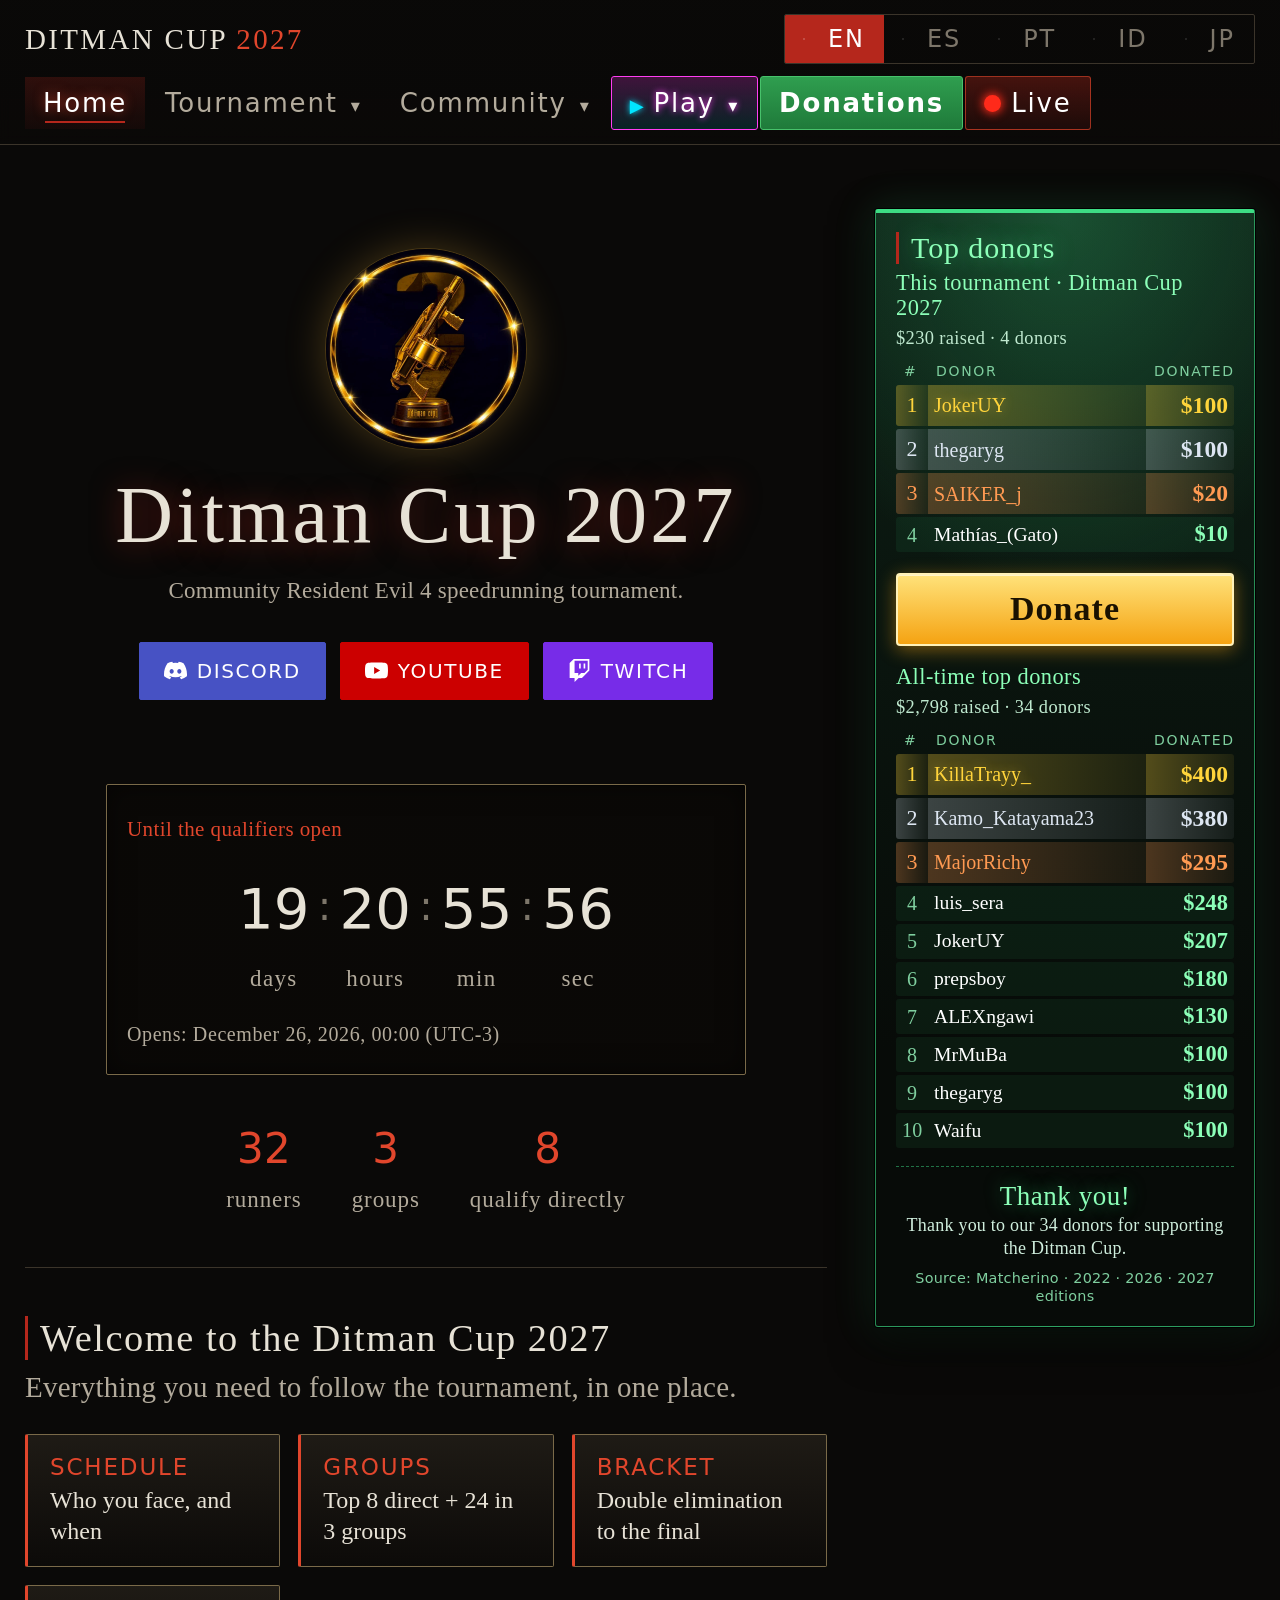
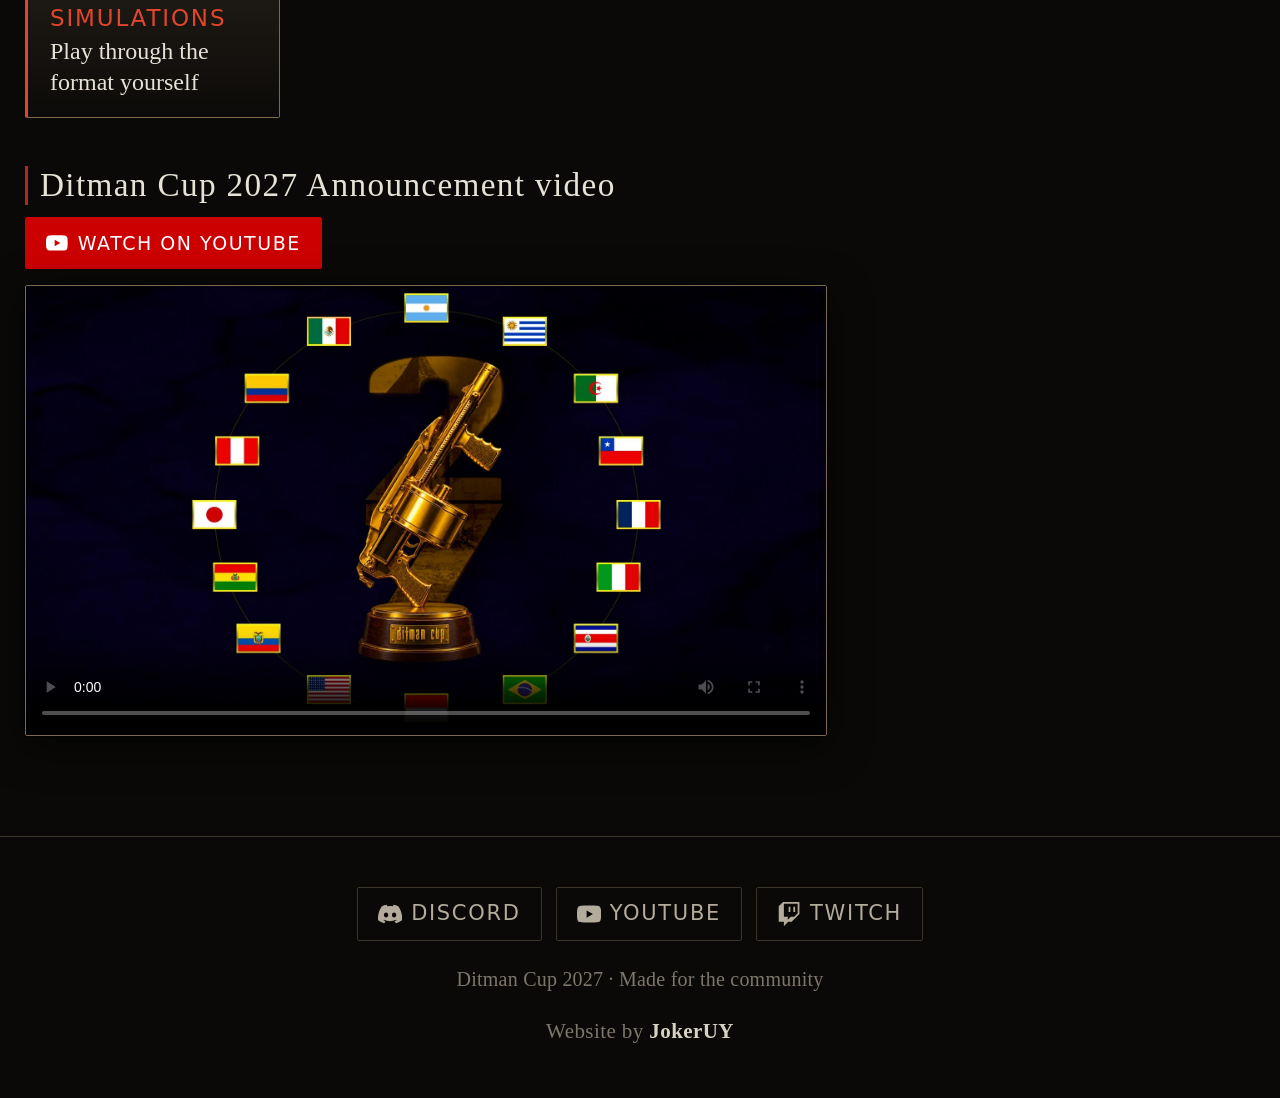
==== index.html @ fa40c8dc "Simulador: Yuushi, shimarisu, esfrenchie09 y Phaero no juegan (a reserva); entran los siguientes mej" ====
<!DOCTYPE html>
<html lang="en">
<head>
<meta charset="UTF-8">
<meta name="viewport" content="width=device-width, initial-scale=1.0">
<meta name="color-scheme" content="dark">
<title>Ditman Cup 2027</title>
<meta name="description" content="Ditman Cup 2027 — community Resident Evil 4 speedrunning tournament. / Torneo comunitario de speedrunning de RE4. / Turnamen speedrun RE4 buatan komunitas. / コミュニティ主催のRE4スピードラン大会。">
<meta property="og:type" content="website">
<meta property="og:site_name" content="Ditman Cup 2027">
<meta property="og:title" content="Ditman Cup 2027">
<meta property="og:description" content="Community Resident Evil 4 speedrunning tournament. / Torneo comunitario de speedrunning de Resident Evil 4. / Turnamen speedrun Resident Evil 4 buatan komunitas. / コミュニティ主催のResident Evil 4スピードラン大会。">
<meta property="og:url" content="https://ditmancup.github.io/DitmanCup-2027/">
<meta property="og:image" content="https://ditmancup.github.io/DitmanCup-2027/assets/og-image.jpg">
<meta property="og:image:width" content="1200">
<meta property="og:image:height" content="628">
<meta name="twitter:card" content="summary_large_image">
<meta name="twitter:image" content="https://ditmancup.github.io/DitmanCup-2027/assets/og-image.jpg">
<link rel="icon" href="assets/icons/favicon.ico?v=7" sizes="any">
<link rel="icon" type="image/png" sizes="32x32" href="assets/icons/icon-32.png?v=7">
<link rel="icon" type="image/png" sizes="192x192" href="assets/icons/icon-192.png?v=7">
<link rel="apple-touch-icon" href="assets/icons/icon-192.png?v=7">
<link rel="stylesheet" href="https://cdnjs.cloudflare.com/ajax/libs/flag-icons/7.2.3/css/flag-icons.min.css">
<link rel="stylesheet" href="css/style.css?v=20261105j">
</head>
<body data-tab="inicio">
<div class="wg-bg" aria-hidden="true">
  <video id="wg-bgvideo" class="wg-bgvideo" muted loop playsinline preload="none" poster="assets/wager-bg-poster.jpg" tabindex="-1"></video>
</div>

<svg width="0" height="0" class="svg-defs" aria-hidden="true" focusable="false">
  <symbol id="ic-youtube" viewBox="0 0 24 24"><path fill="currentColor" d="M23.498 6.186a3.016 3.016 0 0 0-2.122-2.136C19.505 3.545 12 3.545 12 3.545s-7.505 0-9.377.505A3.017 3.017 0 0 0 .502 6.186C0 8.07 0 12 0 12s0 3.93.502 5.814a3.016 3.016 0 0 0 2.122 2.136c1.871.505 9.376.505 9.376.505s7.505 0 9.377-.505a3.015 3.015 0 0 0 2.122-2.136C24 15.93 24 12 24 12s0-3.93-.502-5.814zM9.545 15.568V8.432L15.818 12l-6.273 3.568z"/></symbol>
  <symbol id="ic-twitch" viewBox="0 0 24 24"><path fill="currentColor" d="M11.571 4.714h1.715v5.143H11.57zm4.715 0H18v5.143h-1.714zM6 0L1.714 4.286v15.428h5.143V24l4.286-4.286h3.428L22.286 12V0zm14.571 11.143-3.428 3.428h-3.429l-3 3v-3H6.857V1.714h13.714z"/></symbol>
  <symbol id="ic-discord" viewBox="0 0 24 24"><path fill="currentColor" d="M20.317 4.37a19.79 19.79 0 0 0-4.885-1.515.074.074 0 0 0-.079.037c-.21.375-.444.865-.608 1.25a18.27 18.27 0 0 0-5.487 0 12.64 12.64 0 0 0-.617-1.25.077.077 0 0 0-.079-.037A19.74 19.74 0 0 0 3.677 4.37a.07.07 0 0 0-.032.027C.533 9.046-.32 13.58.099 18.058a.082.082 0 0 0 .031.056 19.9 19.9 0 0 0 5.993 3.03.078.078 0 0 0 .084-.028c.462-.63.874-1.295 1.226-1.994a.076.076 0 0 0-.041-.106 13.1 13.1 0 0 1-1.872-.892.077.077 0 0 1-.008-.128 10.2 10.2 0 0 0 .372-.292.074.074 0 0 1 .077-.01c3.928 1.793 8.18 1.793 12.061 0a.074.074 0 0 1 .079.01c.12.098.246.198.373.292a.077.077 0 0 1-.006.127 12.3 12.3 0 0 1-1.873.892.077.077 0 0 0-.041.107c.36.698.772 1.362 1.225 1.993a.076.076 0 0 0 .084.028 19.84 19.84 0 0 0 6.002-3.03.077.077 0 0 0 .032-.055c.5-5.177-.838-9.674-3.549-13.66a.061.061 0 0 0-.031-.03zM8.02 15.33c-1.183 0-2.157-1.086-2.157-2.419 0-1.333.956-2.419 2.157-2.419 1.21 0 2.176 1.095 2.157 2.42 0 1.332-.956 2.418-2.157 2.418zm7.975 0c-1.183 0-2.157-1.086-2.157-2.419 0-1.333.955-2.419 2.157-2.419 1.21 0 2.176 1.095 2.157 2.42 0 1.332-.946 2.418-2.157 2.418z"/></symbol>
  <symbol id="ic-kick" viewBox="0 0 24 24"><path fill="currentColor" d="M3 2h6v6h2V6h2V4h2V2h6v6h-2v2h-2v2h2v2h2v8h-6v-2h-2v-2h-2v-2H9v6H3z"/></symbol>
  <symbol id="ic-tiktok" viewBox="0 0 24 24"><path fill="currentColor" d="M12.525.02c1.31-.02 2.61-.01 3.91-.02.08 1.53.63 3.09 1.75 4.17 1.12 1.11 2.7 1.62 4.24 1.79v4.03c-1.44-.05-2.89-.35-4.2-.97-.57-.26-1.1-.59-1.62-.93-.01 2.92.01 5.84-.02 8.75-.08 1.4-.54 2.79-1.35 3.94-1.31 1.92-3.58 3.17-5.91 3.21-1.43.08-2.86-.31-4.08-1.03-2.02-1.19-3.44-3.37-3.65-5.71-.02-.5-.03-1-.01-1.49.18-1.9 1.12-3.72 2.58-4.96 1.66-1.44 3.98-2.13 6.15-1.72.02 1.48-.04 2.96-.04 4.44-.99-.32-2.15-.23-3.02.37-.63.41-1.11 1.04-1.36 1.75-.21.51-.15 1.07-.14 1.61.24 1.64 1.82 3.02 3.5 2.87 1.12-.01 2.19-.66 2.77-1.61.19-.33.4-.67.41-1.06.1-1.79.06-3.57.07-5.36.01-4.03-.01-8.05.02-12.07z"/></symbol>
  <symbol id="ic-vip" viewBox="0 0 24 24"><path fill="currentColor" d="M6.2 3h11.6L22 9.2 12 21.5 2 9.2z"/><path fill="#fff" fill-opacity=".28" d="M12 21.5 8.2 9.2h7.6zM2 9.2h6.2L6.2 3zM22 9.2h-6.2L17.8 3z"/></symbol>
  <symbol id="ic-rules"viewBox="0 0 24 24"><path fill="currentColor" d="M6 2h8l6 6v12a2 2 0 0 1-2 2H6a2 2 0 0 1-2-2V4a2 2 0 0 1 2-2zm7 1.5V9h5.5L13 3.5zM8 12h8v1.6H8zm0 3.6h8v1.6H8zm0-7.2h4V10H8z"/></symbol>
</svg>

<header class="topbar">
  <div class="topbar-inner">
    <a class="brand" href="#inicio" id="brand-home" data-i18n-attr="aria-label:nav.home">
      <span class="brand-name">DITMAN CUP <span class="brand-year">2027</span></span>
    </a>

    <div class="topbar-actions">
      <div class="lang-switch" role="group" aria-label="Language / Idioma / Bahasa / 言語">
        <button class="lang-btn" data-lang="en" type="button" title="English" aria-label="English"><span class="fi fi-us" aria-hidden="true"></span><span>EN</span></button>
        <button class="lang-btn" data-lang="es" type="button" title="Español" aria-label="Español"><span class="fi fi-es" aria-hidden="true"></span><span>ES</span></button>
        <button class="lang-btn" data-lang="pt" type="button" title="Português (Brasil)" aria-label="Português (Brasil)"><span class="fi fi-br" aria-hidden="true"></span><span>PT</span></button>
        <button class="lang-btn" data-lang="id" type="button" title="Bahasa Indonesia" aria-label="Bahasa Indonesia"><span class="fi fi-id" aria-hidden="true"></span><span>ID</span></button>
        <button class="lang-btn" data-lang="ja" type="button" title="日本語" aria-label="日本語"><span class="fi fi-jp" aria-hidden="true"></span><span>JP</span></button>
      </div>
      <button class="nav-toggle" id="nav-toggle" type="button" aria-expanded="false" aria-controls="tabs" data-i18n-attr="aria-label:nav.menu"><span aria-hidden="true">☰</span></button>
    </div>

    <nav class="tabs" id="tabs" aria-label="Sections">
      <button class="tab-btn active" data-tab="inicio" data-i18n="nav.inicio">Home</button>
      <div class="nav-group">
        <button class="tab-btn nav-drop-btn" type="button" aria-haspopup="true" aria-expanded="false"><span data-i18n="nav.torneo">Tournament</span> <span class="nav-caret" aria-hidden="true">&#9662;</span></button>
        <div class="nav-sub">
          <button class="tab-btn" data-tab="sorteo" data-i18n="nav.sorteo">Schedule</button>
          <button class="tab-btn" data-tab="grupos" data-i18n="nav.grupos">Groups</button>
          <button class="tab-btn" data-tab="brackets" data-i18n="nav.brackets">Bracket</button>
          <button class="tab-btn" data-tab="simulations" data-i18n="nav.simulations">Simulations</button>
        </div>
      </div>
      <div class="nav-group">
        <button class="tab-btn nav-drop-btn" type="button" aria-haspopup="true" aria-expanded="false"><span data-i18n="nav.comunidad">Community</span> <span class="nav-caret" aria-hidden="true">&#9662;</span></button>
        <div class="nav-sub">
          <button class="tab-btn" data-tab="champions" data-i18n="nav.champions">History</button>
          <button class="tab-btn" data-tab="clips" data-i18n="nav.clips">Clips</button>
          <button class="tab-btn" data-tab="organizadores" data-i18n="nav.organizadores">Organizers</button>
        </div>
      </div>
      <div class="nav-group">
        <button class="tab-btn nav-drop-btn tab-play" type="button" aria-haspopup="true" aria-expanded="false"><span data-i18n="nav.jugar">Play</span> <span class="nav-caret" aria-hidden="true">&#9662;</span></button>
        <div class="nav-sub">
          <button class="tab-btn" data-tab="predictions" data-i18n="nav.predictions">Predictions</button>
          <button class="tab-btn" data-tab="wager" data-i18n="nav.wager" hidden>Merchant's Wager</button>
        </div>
      </div>
      <button class="tab-btn tab-donate" data-tab="donaciones" data-i18n="nav.donaciones">Donations</button>
      <button class="tab-btn tab-live" data-tab="live"><span class="rec-dot" aria-hidden="true"></span><span data-i18n="nav.live">Live</span><span class="live-count" id="live-count" hidden></span></button>
      <div class="user-chip" id="user-chip" hidden>
        <button class="wg-hud" id="wg-hud" type="button" hidden data-i18n-attr="title:wg.title"><img src="assets/wager-chest.png" alt="" width="34" height="27"><span class="wg-hud-n" id="wg-hud-n">0</span><span class="wg-hud-c">PTAS</span></button>
        <div class="user-menu-wrap">
          <button class="user-avatar" id="user-avatar" type="button" aria-haspopup="true" aria-expanded="false" hidden></button>
          <div class="user-menu" id="user-menu" hidden>
            <span class="user-menu-name" id="user-menu-name"></span>
            <button class="user-menu-btn" id="user-logout" type="button" data-i18n="pred.logout">Log out</button>
          </div>
        </div>
        <button class="user-login" id="user-login" type="button" hidden><svg class="ic" aria-hidden="true"><use href="#ic-discord"/></svg> <span data-i18n="pred.login">Log in with Discord</span></button>
      </div>
    </nav>
  </div>
</header>

<main>

  <section id="inicio" class="tab-panel active home-layout" tabindex="-1">
    <div class="hero">
      <img class="hero-emblem" src="assets/logo-2027.webp" width="800" height="800" alt="Ditman Cup 2027 trophy emblem" data-i18n-attr="alt:hero.emblemAlt">
      <h1 class="hero-title">Ditman Cup 2027</h1>
      <p class="hero-subtitle" data-i18n="hero.subtitle">Community Resident Evil 4 speedrunning tournament.</p>

      <div class="hero-links">
        <a class="btn-discord" href="https://discord.gg/C2JJnvUMn4" target="_blank" rel="noopener">
          <svg class="ic" aria-hidden="true"><use href="#ic-discord"/></svg><span data-i18n="link.discord">Discord</span>
        </a>
        <a class="btn-youtube" href="https://www.youtube.com/@DitmanCup" target="_blank" rel="noopener">
          <svg class="ic" aria-hidden="true"><use href="#ic-youtube"/></svg><span data-i18n="link.youtube">YouTube</span>
        </a>
        <a class="btn-twitch" href="https://www.twitch.tv/ditmancup" target="_blank" rel="noopener">
          <svg class="ic" aria-hidden="true"><use href="#ic-twitch"/></svg><span data-i18n="link.twitch">Twitch</span>
        </a>
        <!-- Document: oculto hasta que el documento este listo
        <a class="btn-docs" href="https://docs.google.com/document/d/1s2rjWEr9zeVefTpfBppCmcSN2p_DO4c4edTGy2-Jixs/edit?usp=sharing" target="_blank" rel="noopener">
          <svg class="ic" aria-hidden="true"><use href="#ic-rules"/></svg><span data-i18n="link.rules">Document</span>
        </a>
        -->
      </div>
    </div>

    <div class="trailer-block">
      <div class="trailer-head">
        <h2 class="trailer-title" data-i18n="trailer.title">Ditman Cup 2027 Announcement video</h2>
        <a class="trailer-yt" href="https://youtu.be/F1QqG-NlIKI" target="_blank" rel="noopener">
          <svg class="ic" aria-hidden="true"><use href="#ic-youtube"/></svg><span data-i18n="trailer.yt">Watch on YouTube</span>
        </a>
      </div>
      <div class="trailer-frame">
        <video id="trailer" class="trailer-video" controls playsinline preload="metadata"
               poster="assets/trailer/poster.jpg?v=3" aria-label="Ditman Cup 2027 trailer">
          <source src="assets/trailer/trailer.mp4?v=10" type="video/mp4">
        </video>
      </div>
    </div>

    <aside class="donors-card" id="donors-card" aria-labelledby="donors-title">
      <h2 class="donors-title" id="donors-title" data-i18n="donors.title">Top donors</h2>
      <h3 class="donors-sub" id="donors-cur-title" data-i18n="donors.thisTitle">This tournament</h3>
      <p class="donors-total" id="donors-cur-total" hidden></p>
      <table class="donors-table" id="donors-cur-table" hidden>
        <thead><tr><th>#</th><th data-i18n="donors.colName">Donor</th><th data-i18n="donors.colAmount">Donated</th></tr></thead>
        <tbody id="donors-cur-body"></tbody>
      </table>
      <p class="donors-msg" id="donors-cur-msg" hidden></p>
      <a href="https://mno.gg/s/5e058baec7?c=1" target="_blank" rel="noopener" class="donate-btn donors-donate" data-i18n="don.btn">Donate</a>
      <h3 class="donors-sub" data-i18n="donors.allTimeTitle">All-time top donors</h3>
      <p class="donors-total" id="donors-total" hidden></p>
      <table class="donors-table" id="donors-table" hidden>
        <thead><tr><th>#</th><th data-i18n="donors.colName">Donor</th><th data-i18n="donors.colAmount">Donated</th></tr></thead>
        <tbody id="donors-body"></tbody>
      </table>
      <p class="donors-msg" id="donors-msg" data-i18n="donors.loading">Loading donors…</p>
      <p class="donors-thanks"><strong data-i18n="donors.thanks">Thank you!</strong><span id="donors-thanks-sub" data-i18n="donors.thanksGeneric">Thank you to every donor who has supported the Ditman Cup.</span></p>
      <p class="donors-src" id="donors-src" hidden></p>
    </aside>

    <div class="intro-text">
      <h2 class="intro-title" data-i18n="intro.title">Welcome to the Ditman Cup 2027</h2>
      <p class="intro-lead" data-i18n="intro.lead">Everything you need to follow the tournament, in one place.</p>
      <ul class="intro-links">
        <li><button type="button" class="intro-card" data-go="sorteo"><strong data-i18n="intro.t1">Schedule</strong><span data-i18n="intro.d1">Who you face, and when</span></button></li>
        <li><button type="button" class="intro-card" data-go="grupos"><strong data-i18n="nav.grupos">Groups</strong><span data-i18n="intro.d2">Top 8 direct + 24 in 3 groups</span></button></li>
        <li><button type="button" class="intro-card" data-go="brackets"><strong data-i18n="nav.brackets">Bracket</strong><span data-i18n="intro.d3">Double elimination to the final</span></button></li>
        <li><button type="button" class="intro-card" data-go="simulations"><strong data-i18n="nav.simulations">Simulations</strong><span data-i18n="intro.d4">Play through the format yourself</span></button></li>
      </ul>
    </div>

      <div class="countdown" id="countdown" aria-live="polite">
        <p class="countdown-label" data-i18n="countdown.label">Until the qualifiers open</p>
        <div class="countdown-clock" id="countdown-clock">
          <div class="cd-unit"><span class="cd-num" id="cd-days">--</span><span class="cd-lbl" data-i18n="countdown.days">days</span></div>
          <div class="cd-sep">:</div>
          <div class="cd-unit"><span class="cd-num" id="cd-hours">--</span><span class="cd-lbl" data-i18n="countdown.hours">hours</span></div>
          <div class="cd-sep">:</div>
          <div class="cd-unit"><span class="cd-num" id="cd-mins">--</span><span class="cd-lbl" data-i18n="countdown.mins">min</span></div>
          <div class="cd-sep">:</div>
          <div class="cd-unit"><span class="cd-num" id="cd-secs">--</span><span class="cd-lbl" data-i18n="countdown.secs">sec</span></div>
        </div>
        <p class="countdown-date" id="countdown-date"></p>
      </div>

      <div class="hero-facts">
        <div class="fact"><span class="fact-number" id="fact-runners">32</span><span class="fact-label" data-i18n="facts.runners">runners</span></div>
        <div class="fact"><span class="fact-number" id="fact-groups">3</span><span class="fact-label" data-i18n="facts.groups">groups</span></div>
        <div class="fact"><span class="fact-number" id="fact-qualify">8</span><span class="fact-label" data-i18n="facts.qualify">qualify directly</span></div>
      </div>
  </section>

  <section id="sorteo" class="tab-panel" tabindex="-1">
    <h2 data-i18n="sorteo.title">Schedule</h2>

    <div class="sim-intro">
      <div class="sim-rule"><span class="sim-rule-label" data-i18n="sorteo.r1.l">What is drawn</span><span class="sim-rule-text" data-i18n="sorteo.r1.t">Not the groups: the matchups. Your group comes from the qualifier ranking and the draw decides who you face inside it.</span></div>
      <div class="sim-rule"><span class="sim-rule-label" data-i18n="sorteo.r2.l">When</span><span class="sim-rule-text" data-i18n="sorteo.r2.t">A new live draw before each round, once the previous results have moved runners between groups.</span></div>
      <div class="sim-rule"><span class="sim-rule-label" data-i18n="sorteo.r3.l">Where</span><span class="sim-rule-text" data-i18n="sorteo.r3.t">Live on twitch.tv/ditmancup. Matchups appear below with day and time.</span></div>
      <div class="sim-rule"><span class="sim-rule-label" data-i18n="sorteo.r4.l">Top 8</span><span class="sim-rule-text" data-i18n="sorteo.r4.t">Straight to the Round of 16: they skip the groups, so they are not drawn.</span></div>
    </div>


    <h3 class="sched-title" data-i18n="sched.title">Schedule</h3>
    <div id="schedule-container" class="schedule"></div>
  </section>

  <section id="grupos" class="tab-panel" tabindex="-1">
    <h2 data-i18n="grupos.title">Group stage</h2>
    <div id="groups-grid" class="groups-wrap">
      <p class="loading-msg" data-i18n="grupos.loading">Loading groups…</p>
    </div>
  </section>

  <section id="brackets" class="tab-panel" tabindex="-1">
    <h2 data-i18n="brackets.title">Bracket</h2>
    <div id="bracket-container" class="bracket-placeholder">
      <p data-i18n="brackets.placeholder">The knockout bracket goes live once the group stage is finalized.</p>
    </div>
  </section>

  <section id="simulations" class="tab-panel sim-panel" tabindex="-1">
    <h2 data-i18n="sim.title">Simulator — Nations League–style format</h2>
    <div class="sim-intro">
      <div class="sim-rule"><span class="sim-rule-label" data-i18n="sim.r1.l">Direct</span><span class="sim-rule-text" data-i18n="sim.r1.t">The Top 8 from qualifiers skip the groups and go straight to the Round of 16.</span></div>
      <div class="sim-rule"><span class="sim-rule-label" data-i18n="sim.r2.l">Groups</span><span class="sim-rule-text" data-i18n="sim.r2.t">The other 24 play 3 groups of 8 over 4 rounds. One BO1 per round, inside your group.</span></div>
      <div class="sim-rule"><span class="sim-rule-label" data-i18n="sim.r3.l">Movement</span><span class="sim-rule-text" data-i18n="sim.r3.t">Win and you move up a group. Lose and you move down.</span></div>
      <div class="sim-rule"><span class="sim-rule-label" data-i18n="sim.r4.l">Points</span><span class="sim-rule-text" data-i18n="sim.r4.t">Win: 2 pts in Group 1, 1 pt in Groups 2 and 3. Lose by under 30s: bonus of +1 (Group 1) or +0.5 (Groups 2 and 3).</span></div>
      <div class="sim-rule"><span class="sim-rule-label" data-i18n="sim.r5.l">Qualify</span><span class="sim-rule-text" data-i18n="sim.r5.t">After round 4 the 8 best by points join the Round of 16. Tiebreak: average of your 2 best races.</span></div>
      <div class="sim-rule"><span class="sim-rule-label" data-i18n="sim.r6.l">Matchups</span><span class="sim-rule-text" data-i18n="sim.r6.t">The 4 runners who drop together cannot face each other in the next round, and the same goes for those who climb into Group 2 or 3. In Group 1 the rule is lifted for climbers, so the winners who stay can meet each other. You never get the same opponent twice.</span></div>
      <p class="sim-proposal" data-i18n="sim.proposal">Format proposal — not final yet.</p>
    </div>

    <div class="sim-bracket-panel sim-direct-panel" id="sim-direct-panel">
      <h3 data-i18n="sim.directTitle">Top 8 — direct qualifiers to the Round of 16</h3>
      <p class="section-note" data-i18n="sim.directNote">The 8 fastest qualifier times skip the group stage entirely: they're seeded straight into the Round of 16.</p>
      <div id="sim-direct-list"></div>
    </div>

    <details class="sim-swap" id="sim-swap">
      <summary data-i18n="sim.swapTitle">Try yourself: swap a runner for a reserve</summary>
      <p class="section-note" data-i18n="sim.swapNote">If you are not among the 32 in the simulator, pick who to replace and jump in.</p>
      <div class="sim-swap-row">
        <label><span data-i18n="sim.swapOut">Replace</span> <select id="sim-swap-out"></select></label>
        <label><span data-i18n="sim.swapIn">with</span> <select id="sim-swap-in"></select></label>
        <span class="sim-swap-custom" id="sim-swap-custom" hidden>
          <input type="text" id="sim-swap-name" maxlength="24" placeholder="Name" data-i18n-attr="placeholder:sim.swapName" autocomplete="off">
          <input type="text" id="sim-swap-pb" maxlength="10" placeholder="1:25:30.45" data-i18n-attr="placeholder:sim.swapPb" autocomplete="off">
        </span>
        <button type="button" class="btn-sim btn-sim-primary" id="sim-swap-apply" data-i18n="sim.swapApply">Swap</button>
        <button type="button" class="btn-sim btn-sim-ghost" id="sim-swap-restore" data-i18n="sim.swapRestore">Restore original roster</button>
      </div>
      <p class="section-note" id="sim-swap-msg" hidden></p>
    </details>

    <div class="sim-controls">
      <span class="sim-badge"><span data-i18n="sim.dateBadge">Round</span> <span id="sim-fecha-counter">0</span> / 4</span>
      <button type="button" class="btn-sim btn-sim-primary" id="sim-btn-next" data-i18n="sim.btnNext">Simulate next round</button>
      <button type="button" class="btn-sim" id="sim-btn-next5" data-i18n="sim.btnNext5">Simulate to the end</button>
      <button type="button" class="btn-sim btn-sim-ghost" id="sim-btn-reset" data-i18n="sim.btnReset">Reset</button>
    </div>

    <div class="sim-legend" id="sim-legend" hidden>
      <span><span class="sim-dot sim-dot-q"></span> <span data-i18n="sim.legendQualified">Qualified (Group 1 + Group 2)</span></span>
      <span><span class="sim-dot sim-dot-e"></span> <span data-i18n="sim.legendEliminated">Eliminated (Group 3 + Group 4)</span></span>
    </div>

    <div class="sim-bracket-panel sim-ranking-panel" id="sim-ranking-panel">
      <h3 data-i18n="sim.rankingTitle">Overall ranking — sorted by points only</h3>
      <p class="section-note" data-i18n="sim.rankingNote">All 32 runners in a single table, sorted highest to lowest points (no group tiebreaks, no separate tables). The top 16 are the qualifiers.</p>
      <div id="sim-ranking-table"></div>
    </div>
    <div class="groups-grid sim-groups" id="sim-groups"></div>

    <div class="sim-log-panel">
      <h3 id="sim-log-title" data-i18n="sim.logTitleEmpty">No round played yet</h3>
      <div class="sim-log-cols" id="sim-log-races"></div>
    </div>

    <div class="sim-bracket-panel" id="sim-bracket-panel">
      <h3 data-i18n="sim.bracketTitle">Round of 16</h3>
      <p class="section-note" id="sim-bracket-locked" data-i18n="sim.bracketLocked">Finish all 4 rounds to unlock the Round of 16 draw.</p>
      <p class="section-note" id="sim-bracket-explainer" data-i18n="sim.bracketExplainer" hidden>The 8 from Group 1 keep the classic seeding. Draw them against the 8 from Group 2 to complete the bracket.</p>
      <div class="sim-controls" id="sim-bracket-controls" hidden>
        <button type="button" class="btn-sim btn-sim-primary" id="sim-btn-draw-next" data-i18n="sim.btnDrawNext">Draw next</button>
        <button type="button" class="btn-sim" id="sim-btn-draw-all" data-i18n="sim.btnDrawAll">Draw all</button>
        <button type="button" class="btn-sim btn-sim-ghost" id="sim-btn-draw-reset" data-i18n="sim.btnDrawReset">Reset draw</button>
      </div>
      <div class="sim-bracket-sides" id="sim-bracket-sides"></div>
      <div class="sim-wb" id="sim-wb" hidden></div>
    </div>


    <p class="section-note sim-footnote" data-i18n="sim.footer">Simulation with placeholder data — meant to explain the format, not to predict real results.</p>
  </section>

  <section id="predictions" class="tab-panel" tabindex="-1">
    <h2 data-i18n="pred.title">Predictions</h2>
    <p class="section-note" data-i18n="pred.intro">The Ditman Cup prediction game: pick the winner of every match and, if you dare, the time gap.</p>
    <div id="pred-root" class="pred-root"></div>
  </section>

  <section id="wager" class="tab-panel" tabindex="-1">
    <div class="wg-head">
      <h2 class="wg-title"><img class="wg-logo" src="assets/wager-merchant.png" alt="" width="73" height="120"> <span data-i18n="wg.title">Merchant's Wager</span></h2>
      <div class="wg-sound" id="wg-sound" data-level="on">
        <button class="wg-sound-btn" id="wg-sound-btn" type="button" data-i18n-attr="title:wg.sound;aria-label:wg.sound">
          <svg class="wg-sound-on" viewBox="0 0 24 24" aria-hidden="true"><path fill="currentColor" d="M3 9v6h4l5 4V5L7 9H3zm13.5 3a4.5 4.5 0 0 0-2.5-4v8a4.5 4.5 0 0 0 2.5-4zM14 3.2v2.1a7 7 0 0 1 0 13.4v2.1a9 9 0 0 0 0-17.6z"/></svg>
          <svg class="wg-sound-off" viewBox="0 0 24 24" aria-hidden="true"><path fill="currentColor" d="M3 9v6h4l5 4V5L7 9H3zm13.6 3 2.7-2.7-1.4-1.4-2.7 2.7-2.7-2.7-1.4 1.4 2.7 2.7-2.7 2.7 1.4 1.4 2.7-2.7 2.7 2.7 1.4-1.4z"/></svg>
        </button>
        <input class="wg-vol" id="wg-vol" type="range" min="0" max="100" step="1" value="25" data-i18n-attr="aria-label:wg.sound">
      </div>
    </div>
    <p class="section-note" data-i18n="wg.intro">Bet your Pesetas (PTAS) on the matches, claim the daily bonus and spend them at the Merchant's shop.</p>
    <div id="wg-root" class="pred-root"></div>
  </section>

  <section id="champions" class="tab-panel" tabindex="-1">
    <h2 data-i18n="champions.title">Champions</h2>
    <div id="champions-content"></div>
  </section>

  <section id="clips" class="tab-panel" tabindex="-1">
    <h2 data-i18n="clips.title">Best clips</h2>
    <p class="section-note" data-i18n="clips.intro">Highlights from past editions and other tournaments.</p>
    <div id="clips-grid" class="clips-grid"></div>
  </section>

  <section id="live" class="tab-panel" tabindex="-1">
    <h2 data-i18n="live.title">RE4 runners live</h2>
    <p class="section-note" data-i18n="live.intro">Community channels running Resident Evil 4 right now.</p>
    <div id="live-grid" class="live-grid"></div>
    <div id="live-tt-box" class="live-ttbox"></div>
  </section>

  <section id="donaciones" class="tab-panel" tabindex="-1">
    <h2 data-i18n="don.title">Donations</h2>
    <div class="donations-wrap">
      <div class="donations-box">
        <h3 class="don-sub" data-i18n="don.pool.title">Prize pool &amp; tournament costs</h3>
        <p data-i18n="don.body">The Ditman Cup runs on community support. If you want to chip in for the prize pool and tournament costs, you can do it here:</p>
        <a href="https://mno.gg/s/5e058baec7?c=1" target="_blank" rel="noopener" class="donate-btn" id="donate-link" data-i18n="don.btn">Donate</a>
      </div>
      <div class="donations-box donations-personal">
        <h3 class="don-sub" data-i18n="don.me.title">Support me</h3>
        <p data-i18n="don.me.body">This one is completely optional, but if you like the website and want to support me directly, it is truly appreciated. Thank you for being part of this community!</p>
        <a href="https://www.paypal.com/paypalme/jokeruy" target="_blank" rel="noopener" class="donate-btn donate-btn-alt" data-i18n="don.me.btn">Donate to JokerUY</a>
      </div>
    </div>
  </section>

  <section id="organizadores" class="tab-panel" tabindex="-1">
    <h2 data-i18n="org.title">Organizers &amp; staff</h2>

    <h3 class="org-tier" data-i18n="org.tier.organizers">Organizers</h3>
    <div class="team-grid">
      <div class="team-card">
        <img class="team-avatar" src="assets/org/jokeruy.png" alt="JokerUY">
        <div class="team-name">JokerUY</div>
        <div class="team-role" data-i18n="org.role.admin">Admin</div>
      </div>
      <div class="team-card">
        <img class="team-avatar" src="assets/org/sawken.png" alt="Sawken">
        <div class="team-name">Sawken</div>
        <div class="team-role" data-i18n="org.role.admin">Admin</div>
      </div>
      <div class="team-card">
        <img class="team-avatar" src="assets/org/luis_sera.png" alt="luis_sera">
        <div class="team-name">luis_sera</div>
        <div class="team-role" data-i18n="org.role.admin">Admin</div>
      </div>
    </div>

    <h3 class="org-tier" data-i18n="org.tier.mods">SRC Moderators</h3>
    <div class="team-grid">
      <div class="team-card">
        <img class="team-avatar" src="assets/org/maximiliondoug.png" alt="MaximilionDoug">
        <div class="team-name">MaximilionDoug</div>
        <div class="team-role" data-i18n="org.role.mod">Moderator</div>
      </div>
      <div class="team-card">
        <img class="team-avatar" src="assets/org/majorrichy.png" alt="MajorRichy">
        <div class="team-name">MajorRichy</div>
        <div class="team-role" data-i18n="org.role.mod">Moderator</div>
      </div>
      <div class="team-card">
        <img class="team-avatar" src="assets/org/raziecr.png" alt="raziecr">
        <div class="team-name">raziecr</div>
        <div class="team-role" data-i18n="org.role.mod">Moderator</div>
      </div>
      <div class="team-card">
        <img class="team-avatar" src="assets/org/mateoush27.png" alt="mateoush27">
        <div class="team-name">mateoush27</div>
        <div class="team-role" data-i18n="org.role.mod">Moderator</div>
      </div>
    </div>

    <h3 class="org-tier" data-i18n="org.tier.helpers">Helpers &amp; casters</h3>
    <div class="team-grid">
      <div class="team-card">
        <img class="team-avatar" src="assets/org/missing.png" alt="missing">
        <div class="team-name">missing</div>
        <div class="team-role" data-i18n="org.role.helperCaster">Helper / Caster</div>
      </div>
      <div class="team-card">
        <img class="team-avatar" src="assets/org/pochiel.png" alt="pochiel">
        <div class="team-name">pochiel</div>
        <div class="team-role" data-i18n="org.role.helperCaster">Helper / Caster</div>
      </div>
      <div class="team-card">
        <img class="team-avatar" src="assets/org/4rcadan.png" alt="4rcadan">
        <div class="team-name">4rcadan</div>
        <div class="team-role" data-i18n="org.role.helperCaster">Helper / Caster</div>
      </div>
      <div class="team-card">
        <img class="team-avatar" src="assets/org/omarqi.png" alt="Omarqi">
        <div class="team-name">Omarqi</div>
        <div class="team-role" data-i18n="org.role.helperCaster">Helper / Caster</div>
      </div>
    </div>

    <h3 class="org-tier" data-i18n="org.tier.design">Art &amp; design</h3>
    <div class="team-grid">
      <div class="team-card">
        <img class="team-avatar" src="assets/org/mateoush27.png" alt="mateoush27">
        <div class="team-name">mateoush27</div>
        <div class="team-role" data-i18n="org.role.artDesign">Art &amp; design</div>
      </div>
      <div class="team-card">
        <img class="team-avatar" src="assets/org/mollywollyyy.png" alt="mollywollyyy">
        <div class="team-name">mollywollyyy</div>
        <div class="team-role" data-i18n="org.role.artDesign">Art &amp; design</div>
      </div>
      <div class="team-card">
        <img class="team-avatar" src="assets/org/jokeruy.png" alt="JokerUY">
        <div class="team-name">JokerUY</div>
        <div class="team-role" data-i18n="org.role.artDesignWeb">Art &amp; design, Website Designer</div>
      </div>
    </div>
  </section>

</main>

<footer>
  <div class="social-links">
    <a href="https://discord.gg/C2JJnvUMn4" target="_blank" rel="noopener" aria-label="Discord">
      <svg class="ic" aria-hidden="true"><use href="#ic-discord"/></svg><span data-i18n="link.discord">Discord</span>
    </a>
    <a href="https://www.youtube.com/@DitmanCup" target="_blank" rel="noopener" aria-label="YouTube">
      <svg class="ic" aria-hidden="true"><use href="#ic-youtube"/></svg><span data-i18n="link.youtube">YouTube</span>
    </a>
    <a href="https://www.twitch.tv/ditmancup" target="_blank" rel="noopener" aria-label="Twitch">
      <svg class="ic" aria-hidden="true"><use href="#ic-twitch"/></svg><span data-i18n="link.twitch">Twitch</span>
    </a>
    <!-- Document: oculto hasta que el documento este listo
    <a href="https://docs.google.com/document/d/1s2rjWEr9zeVefTpfBppCmcSN2p_DO4c4edTGy2-Jixs/edit?usp=sharing" target="_blank" rel="noopener">
      <svg class="ic" aria-hidden="true"><use href="#ic-rules"/></svg><span data-i18n="link.rules">Document</span>
    </a>
    -->
  </div>
  <p class="footer-note" data-i18n="footer.text">Ditman Cup 2027 · Made by the community</p>
  <p class="visit-counter" id="visit-counter" hidden><span data-i18n="visits.label">Page visits</span>: <strong id="visit-count">0</strong></p>
  <p class="footer-credit"><span data-i18n="footer.credit">Website by</span> <strong>JokerUY</strong></p>
</footer>

<div id="sheet-modal" class="sheet-modal" hidden role="dialog" aria-modal="true" aria-labelledby="sheet-modal-title">
  <div class="sheet-modal-backdrop"></div>
  <div class="sheet-modal-box">
    <div class="sheet-modal-head">
      <h3 id="sheet-modal-title">Sheet</h3>
      <button type="button" class="sheet-modal-close" aria-label="Close">&times;</button>
    </div>
    <p class="sheet-modal-hint" data-i18n="champions.modalHint">Original data from the tournament spreadsheet.</p>
    <div class="sheet-modal-frame-wrap">
      <iframe id="sheet-modal-frame" src="about:blank" title="Sheet data" loading="lazy"></iframe>
    </div>
  </div>
</div>

<script src="js/script.js?v=20261105j"></script>
</body>
</html>
---- css/style.css ----
/* ===================================================================
   Ditman Cup 2027 — estilos
   Paleta inspirada en Resident Evil 4 (2005): negro, grises, rojo,
   blanco hueso. Fuentes locales en assets/fonts/.
   =================================================================== */

@font-face {
  font-family: 'Biohazard Game Font';
  src: url('../assets/fonts/REBiohazard.otf') format('opentype');
  /* solo los glifos que de verdad tiene dibujados: el resto (ñ, tildes, ¿ ¡) cae a Virgula Vulgaris */
  unicode-range: U+0022-0026,U+0029,U+002E-0039,U+003D,U+0040-005A,U+005E,U+0061-007B,U+00A7,U+00B2,U+00E4,U+00F6,U+00FC,U+2013,U+2212, U+0020;
  font-weight: 400;
  font-display: swap;
}
@font-face {
  font-family: 'RE4 Remake';
  src: url('../assets/fonts/RE4Remake.ttf') format('truetype');
  unicode-range: U+0021-005D,U+005F-007E,U+00A3-00A9,U+00AB-00B1,U+00B4,U+00B6-00B8,U+00BB,U+00D7,U+00F7,U+0131,U+2013-2014,U+2018-201A,U+201C-201E,U+2020-2022,U+2026,U+2039-203A,U+2044,U+20AC, U+0020;
  font-weight: 400;
  font-display: swap;
}
@font-face {
  font-family: 'Virgula Vulgaris';
  src: url('../assets/fonts/VirgulaVulgaris-Bold.ttf') format('truetype');
  font-weight: 700;
  font-display: swap;
}

:root {
  color-scheme: dark; /* evita que el navegador re-oscurezca/invierta (rompe iconos como la bandera de Japon) */
  --bg: #0A0908;
  --surface: #16130F;
  --surface-alt: #201C16;
  --text: #E7E2D6;          /* blanco hueso (subtítulos RE4) */
  --text-muted: #7D766A;
  --text-dim: #B3AB9C;
  --accent: #B5271C;        /* rojo RE4 (logo) */
  --accent-bright: #E1462C; /* rojo de selección / hover */
  --accent-2: #D8D2C4;      /* hueso para números / detalles */
  --border: #3B342A;        /* bronce apagado */
  --frame: #7A6A49;         /* borde tipo menú del Merchant */

  /* Biohazard: títulos grandes con textura. RE4 Remake: todo lo demás (legible).
     Virgula: acentos sueltos. Las 3 son de fan / gratis. */
  --font-display: 'Biohazard Game Font', 'Virgula Vulgaris', 'RE4 Remake', 'Times New Roman', serif;
  --font-title: 'RE4 Remake', 'Virgula Vulgaris', 'Segoe UI', system-ui, sans-serif;
  --font-grunge: 'Virgula Vulgaris', 'RE4 Remake', cursive;
  --font-body: 'RE4 Remake', 'Virgula Vulgaris', 'Segoe UI', system-ui, sans-serif;
  /* Fuente sin fallas con tildes/acentos (las del juego rompen la ñ, á, etc.) */
  --font-safe: 'Segoe UI', 'Helvetica Neue', system-ui, -apple-system, Roboto, Arial, sans-serif;
}

* { box-sizing: border-box; }
.svg-defs { position: absolute; width: 0; height: 0; overflow: hidden; }

/* Escala global de tipografía. Subir/bajar este % agranda o achica TODO
   lo que esté en rem (o sea, casi todo el sitio). */
html { font-size: 125%; }        /* 20px base */
@media (max-width: 760px) { html { font-size: 116%; } }
body { overflow-x: hidden; }      /* red de contención */

body {
  margin: 0;
  color: var(--text);
  font-family: var(--font-body);
  font-size: 1.05rem;
  line-height: 1.6;
  letter-spacing: .01em;
  background-color: var(--bg);
  background-image:
    linear-gradient(rgba(10, 9, 8, 0.93), rgba(10, 9, 8, 0.985)),
    url('../assets/fondo1.jpeg');
  background-repeat: no-repeat;
  background-position: center top;
  background-size: cover;
  background-attachment: fixed;
}

/* Fondo propio de la pestaña Inicio (imagen completa, overlay más suave) */
body[data-tab="inicio"] {
  background-image:
    linear-gradient(rgba(10, 9, 8, 0.45), rgba(10, 9, 8, 0.82)),
    url('../assets/fondoInicio.jpg');
}

h1, h2, h3 {
  font-weight: 400;
  letter-spacing: .04em;
  margin: 0 0 .6rem;
  line-height: 1.15;
}
h1, h2 { font-family: var(--font-display); }
h2 {
  font-size: clamp(1.4rem, 3.5vw, 2rem);
  color: var(--text);
  border-left: 3px solid var(--accent);
  padding-left: .6rem;
}
h3 { font-family: var(--font-title); letter-spacing: .03em; }

a { color: var(--accent-bright); }

/* --- Top bar / navegación (estilo menú RE4) --- */
.topbar {
  position: sticky;
  top: 0;
  background: linear-gradient(rgba(10, 9, 8, .96), rgba(10, 9, 8, .88));
  backdrop-filter: blur(6px);
  border-bottom: 1px solid var(--border);
  z-index: 10;
}
.topbar-inner {
  max-width: 1360px;
  margin: 0 auto;
  display: flex;
  align-items: center;
  justify-content: space-between;
  padding: .7rem 1.25rem;
  flex-wrap: wrap;
  gap: .6rem;
}

.brand { display: flex; align-items: center; gap: .6rem; min-width: 0; }
.brand-name {
  font-family: var(--font-display);
  font-size: 1.05rem;
  letter-spacing: .08em;
  white-space: nowrap;
}
.brand-year { color: var(--accent-bright); }

.topbar-actions { display: flex; align-items: center; gap: .5rem; }

.lang-switch {
  display: inline-flex;
  border: 1px solid var(--border);
  border-radius: 2px;
  overflow: hidden;
}
.lang-btn {
  background: none;
  border: none;
  color: var(--text-muted);
  font-family: var(--font-title);
  font-size: .9rem;
  letter-spacing: .08em;
  padding: .35rem .65rem;
  cursor: pointer;
  transition: color .15s, background .15s;
}
.lang-btn:hover { color: var(--text); background: rgba(181, 39, 28, .16); }
.lang-btn.active { color: #fff; background: var(--accent); }

.nav-toggle {
  display: none;
  background: none;
  border: 1px solid var(--border);
  color: var(--text);
  font-size: 1.1rem;
  line-height: 1;
  padding: .35rem .6rem;
  border-radius: 2px;
  cursor: pointer;
}

.tabs { display: flex; gap: .1rem; flex-wrap: wrap; }
.tab-btn {
  position: relative;
  background: none;
  border: none;
  color: var(--text-dim);
  font-family: var(--font-title);
  font-size: 1.08rem;
  letter-spacing: .07em;
  padding: .5rem .7rem;
  cursor: pointer;
  transition: color .18s ease, letter-spacing .18s ease, text-shadow .18s ease;
}
/* subrayado rojo que crece desde el centro (como resaltar una opción) */
.tab-btn::after {
  content: '';
  position: absolute;
  left: 50%;
  right: 50%;
  bottom: .28rem;
  height: 2px;
  background: var(--accent-bright);
  transition: left .18s ease, right .18s ease;
}
.tab-btn:hover,
.tab-btn:focus-visible { color: #fff; letter-spacing: .1em; }
.tab-btn:hover::after,
.tab-btn:focus-visible::after { left: .8rem; right: .8rem; }
.tab-btn.active {
  color: #fff;
  text-shadow: 0 0 12px rgba(225, 70, 44, .75);
  background: linear-gradient(rgba(181, 39, 28, .22), rgba(181, 39, 28, .06));
}
.tab-btn.active::after { left: .8rem; right: .8rem; background: var(--accent); }

/* Foco de teclado visible */
:focus-visible {
  outline: 2px solid var(--accent-bright);
  outline-offset: 2px;
}

/* --- Layout general --- */
main { max-width: 1180px; margin: 0 auto; padding: 2rem 1.25rem 4rem; }
.tab-panel { display: none; }
.tab-panel.active { display: block; animation: refocus .22s ease; }
@keyframes refocus {
  from { opacity: 0; transform: translateY(4px); filter: blur(2px); }
  to { opacity: 1; transform: translateY(0); filter: blur(0); }
}

/* --- Inicio / Trailer --- */
.trailer-frame {
  position: relative;
  margin: 2.5rem 0 1rem;
  border: 1px solid var(--frame);
  border-radius: 2px;
  background: #000;
  box-shadow: 0 10px 40px rgba(0, 0, 0, .6), 0 0 0 1px rgba(0, 0, 0, .6);
  aspect-ratio: 16 / 9;
  overflow: hidden;
}
.trailer-video { display: block; width: 100%; height: 100%; object-fit: cover; background: #000; }

/* --- Inicio / Hero --- */
.hero {
  text-align: center;
  padding: 3.5rem 0 2.5rem;
  border-bottom: 1px solid var(--border);
  margin-bottom: 2rem;
}
.hero-title {
  font-size: clamp(2.4rem, 7vw, 4rem);
  color: var(--text);
  text-shadow: 0 2px 30px rgba(181, 39, 28, .55);
}
.hero-subtitle {
  font-family: var(--font-grunge);
  color: var(--text-dim);
  font-size: 1.15rem;
  max-width: 560px;
  margin: 0 auto 1.6rem;
}
.hero-links {
  display: flex;
  gap: .7rem;
  justify-content: center;
  flex-wrap: wrap;
  margin-bottom: 2.4rem;
}
.hero-links a {
  display: inline-flex;
  align-items: center;
  gap: .5rem;
  font-family: var(--font-title);
  letter-spacing: .08em;
  text-transform: uppercase;
  font-size: 1rem;
  text-decoration: none;
  color: var(--text);
  border: 1px solid var(--frame);
  border-radius: 2px;
  padding: .6rem 1.2rem;
  transition: background .15s, border-color .15s, color .15s;
}
.hero-links a:hover { background: rgba(181, 39, 28, .18); border-color: var(--accent-bright); color: #fff; }
.hero-links a.primary { background: var(--accent); border-color: var(--accent); color: #fff; }
.hero-links a.primary:hover { background: var(--accent-bright); border-color: var(--accent-bright); }
.hero-links .ic { width: 1.15em; height: 1.15em; flex: none; }

.ic { width: 1em; height: 1em; display: inline-block; vertical-align: -.15em; }

/* --- Countdown --- */
.countdown {
  max-width: 560px;
  margin: 0 auto 2.5rem;
  padding: 1.4rem 1rem 1.2rem;
  background: linear-gradient(rgba(10, 8, 6, .88), rgba(10, 8, 6, .8));
  border: 1px solid var(--frame);
  border-radius: 2px;
  box-shadow: inset 0 0 0 1px rgba(0, 0, 0, .55), inset 0 0 26px rgba(0, 0, 0, .5);
}
.countdown-label {
  font-family: var(--font-grunge);
  font-size: 1.05rem;
  color: var(--accent-bright);
  margin: 0 0 .9rem;
  letter-spacing: .02em;
}
.countdown-clock {
  display: flex;
  align-items: baseline;
  justify-content: center;
  gap: .4rem;
}
.cd-unit { display: flex; flex-direction: column; align-items: center; min-width: 3.4rem; }
.cd-num {
  font-family: var(--font-title);
  font-size: clamp(1.8rem, 6vw, 2.8rem);
  color: var(--text);
  font-variant-numeric: tabular-nums;
}
.cd-lbl {
  font-family: var(--font-grunge);
  font-size: 1.05rem;
  letter-spacing: .06em;
  color: var(--text-dim);
  margin-top: .35rem;
}
.cd-sep {
  font-family: var(--font-title);
  font-size: clamp(1.4rem, 4vw, 2rem);
  color: var(--text-muted);
  transform: translateY(-.4rem);
}
.countdown-date {
  margin: 1rem 0 0;
  font-size: 1rem;
  color: var(--text-dim);
  font-family: var(--font-grunge);
  letter-spacing: .03em;
}
.countdown.is-open .countdown-clock,
.countdown.is-open .countdown-date { display: none; }
.countdown.is-open .countdown-label { color: var(--accent-bright); font-size: 1.3rem; margin: 0; }

.hero-facts { display: flex; justify-content: center; gap: 2.5rem; flex-wrap: wrap; }
.fact { display: flex; flex-direction: column; align-items: center; }
.fact-number {
  font-family: var(--font-title);
  font-size: 2.1rem;
  color: var(--accent-bright);
}
.fact-label { color: var(--text-dim); font-size: 1.05rem; font-family: var(--font-grunge); letter-spacing: .04em; }
.intro-text {
  max-width: 920px;
  margin: 2.5rem auto 0;
  text-align: center;
}
.intro-text p {
  font-family: var(--font-title);
  font-size: clamp(1.7rem, 4.4vw, 2.9rem);
  line-height: 1.32;
  color: var(--text);
  margin: 0;
}

/* --- Sorteo --- */
.section-note { color: var(--text-dim); font-size: 1.1rem; font-family: var(--font-grunge); }

/* --- Grupos (marco de diálogo del Merchant) --- */
.groups-grid { display: grid; grid-template-columns: repeat(auto-fill, minmax(230px, 1fr)); gap: 1.25rem; }

/* --- Fase de grupos: Top 8 (directo) separado de los 24 que juegan --- */
:root { --gold: #C9A24B; }
.groups-wrap { display: flex; flex-direction: column; gap: 2.4rem; }
.block-head { margin-bottom: 1.1rem; }
.block-head h3 { font-size: 1.35rem; margin: .5rem 0 .3rem; }
.block-head p { color: var(--text-muted); font-size: 1.12rem; margin: 0; max-width: 62ch; }
.block-badge {
  display: inline-block;
  font-family: var(--font-title);
  font-size: .88rem;
  letter-spacing: .1em;
  text-transform: uppercase;
  padding: .3rem .7rem;
  border-radius: 2px;
  color: #1a1408;
  background: var(--gold);
}
.block-badge.is-stage { background: transparent; color: var(--accent-bright); border: 1px solid var(--accent-bright); }
.direct-block {
  border: 1px solid var(--gold);
  border-radius: 2px;
  padding: 1.4rem 1.5rem 1.5rem;
  background: linear-gradient(135deg, rgba(201, 162, 75, .16), rgba(201, 162, 75, .03) 60%);
  box-shadow: 0 0 0 1px rgba(0, 0, 0, .5), 0 8px 30px rgba(0, 0, 0, .35);
}
.direct-block .block-head h3 { color: var(--gold); }
.direct-list {
  list-style: none; margin: 0; padding: 0; counter-reset: seed;
  display: grid; grid-template-columns: repeat(auto-fill, minmax(210px, 1fr)); gap: .55rem .8rem;
}
.direct-list li {
  counter-increment: seed;
  display: flex; align-items: center; gap: .55rem;
  padding: .55rem .8rem;
  background: rgba(0, 0, 0, .35);
  border-left: 3px solid var(--gold);
  color: var(--text);
}
.direct-list li::before { content: counter(seed); color: var(--gold); font-family: var(--font-grunge); min-width: 1.1em; }
.direct-list li.is-tbd { color: var(--text-muted); }
.stage-block { border-top: 1px dashed var(--frame); padding-top: 2.2rem; }
.group-card {
  position: relative;
  background: linear-gradient(rgba(9, 8, 6, .92), rgba(9, 8, 6, .84));
  border: 1px solid var(--frame);
  border-radius: 2px;
  padding: 1rem 1rem 1.1rem;
  box-shadow: inset 0 0 0 1px rgba(0, 0, 0, .6), inset 0 0 30px rgba(0, 0, 0, .55), 0 6px 20px rgba(0, 0, 0, .5);
}
/* escuadras en las esquinas, como el visor de menú de RE4 */
.group-card::before,
.group-card::after {
  content: '';
  position: absolute;
  width: 14px; height: 14px;
  border: 2px solid var(--accent);
}
.group-card::before { top: 4px; left: 4px; border-right: 0; border-bottom: 0; }
.group-card::after { bottom: 4px; right: 4px; border-left: 0; border-top: 0; }

.group-card h3 {
  display: flex;
  align-items: center;
  gap: .45rem;
  font-size: 1.05rem;
  color: var(--text);
  border-bottom: 1px solid var(--frame);
  padding-bottom: .45rem;
  margin-bottom: .55rem;
}
.group-card h3::before { content: '\276F'; color: var(--accent-bright); font-size: .8em; }

.group-card ol { list-style: none; margin: 0; padding: 0; counter-reset: slot; }
.group-card li {
  counter-increment: slot;
  display: flex;
  gap: .55rem;
  padding: .38rem .35rem;
  color: var(--text);
  font-size: 1.05rem;
  border-bottom: 1px dashed rgba(122, 106, 73, .35);
  transition: background .12s, color .12s;
}
.group-card li:last-child { border-bottom: 0; }
.group-card li::before {
  content: counter(slot);
  color: var(--text-muted);
  min-width: 1.2em;
  font-variant-numeric: tabular-nums;
}
.group-card li:hover { background: rgba(181, 39, 28, .18); color: #fff; }

.loading-msg { color: var(--text-muted); font-family: var(--font-grunge); font-size: 1.15rem; }

/* --- Brackets (doble eliminacion) --- */
.bracket-placeholder {
  background: rgba(9, 8, 6, .85);
  border: 1px solid var(--frame);
  border-radius: 2px;
  padding: 2rem;
  text-align: center;
  color: var(--text-muted);
}
.bracket-note { text-align: left; margin: 0 0 1.4rem; max-width: 80ch; }
/* El tab de Brackets usa todo el ancho disponible (el cuadro es muy ancho) */
body[data-tab="brackets"] main { max-width: min(1880px, 100%); }

.bracket-scroll { overflow-x: auto; overflow-y: hidden; padding: .4rem 0 1.2rem; }
.bracket-canvas {
  position: relative;
  display: flex;
  align-items: center;
  gap: 4.2rem;
  width: max-content;
  min-width: 100%;
  padding: .4rem .2rem;
}
.bracket-lines { position: absolute; inset: 0; pointer-events: none; overflow: visible; z-index: 0; }
.bracket-lines path { fill: none; stroke-width: 1.8; stroke-linejoin: round; }
.bracket-lines .line-w { stroke: rgba(201, 162, 75, .55); }
.bracket-lines .line-l { stroke: rgba(225, 70, 44, .6); }
.bracket-lines .line-g { stroke: var(--gold); stroke-width: 2.2; }
.bracket-stack, .bracket-gf { position: relative; z-index: 1; }
.bracket-stack { display: flex; flex-direction: column; gap: 2.2rem; }

.bracket-section {
  border: 1px solid var(--sec, var(--frame));
  border-radius: 3px;
  padding: 1.1rem 1.4rem 1.5rem;
  background: linear-gradient(180deg, var(--sec-tint, rgba(255, 255, 255, .03)), rgba(9, 8, 6, .55) 38%);
}
.bracket-section.is-winners { --sec: rgba(201, 162, 75, .5); --sec-tint: rgba(201, 162, 75, .1); --tone: var(--gold); }
.bracket-section.is-losers { --sec: rgba(225, 70, 44, .5); --sec-tint: rgba(181, 39, 28, .13); --tone: var(--accent-bright); }
.bracket-heading {
  font-size: 1.15rem;
  letter-spacing: .1em;
  text-transform: uppercase;
  color: var(--tone);
  margin: 0 0 1.1rem;
  padding-left: .8rem;
  border-left: 3px solid var(--tone);
  text-align: left;
}
.bracket-rounds { display: flex; gap: 4.2rem; }

.round { display: flex; flex-direction: column; width: 244px; flex: none; }
.round-inner { flex: 1; display: flex; flex-direction: column; justify-content: space-around; gap: 1rem; }
.round-title {
  text-align: center;
  font-family: var(--font-title);
  font-size: .98rem;
  letter-spacing: .12em;
  text-transform: uppercase;
  color: var(--tone, var(--gold));
  padding: 0 0 .9rem;
  white-space: nowrap;
}
.bracket-gf .round-title { color: var(--gold); }

.match {
  position: relative;
  background: linear-gradient(180deg, #17130e, #0f0c09);
  border: 1px solid var(--sec, var(--frame));
  border-left: 3px solid var(--tone, var(--gold));
  border-radius: 2px;
  box-shadow: 0 4px 14px rgba(0, 0, 0, .45);
}
.match-num {
  position: absolute;
  top: -9px; left: 10px;
  font-family: var(--font-grunge);
  font-size: .88rem;
  letter-spacing: .06em;
  color: var(--text-muted);
  background: var(--bg);
  padding: 0 .4rem;
  line-height: 1.2;
}
.slot {
  display: flex; align-items: center; gap: .55rem;
  min-height: 2.3rem;
  padding: .4rem .8rem;
  font-size: 1.02rem;
  color: var(--text);
  white-space: nowrap;
}
.slot + .slot { border-top: 1px solid var(--border); }
.slot-seed { color: var(--tone, var(--gold)); font-family: var(--font-grunge); font-size: .95rem; min-width: 1.2em; }
.slot-name { overflow: hidden; text-overflow: ellipsis; }
.slot.is-ref .slot-name { color: var(--text-muted); font-style: italic; font-size: 1.02rem; }
.slot.is-bye .slot-name { color: var(--text-muted); font-style: italic; }
.match.is-g, .match-champion {
  --tone: var(--gold);
  --sec: var(--gold);
  border-color: var(--gold);
  background: linear-gradient(180deg, rgba(201, 162, 75, .2), #0f0c09);
  box-shadow: 0 0 0 1px rgba(0, 0, 0, .6), 0 0 24px rgba(201, 162, 75, .28);
}
.match-champion .slot-name { color: var(--gold); font-style: normal; font-size: 1.05rem; }
.bracket-gf { display: flex; flex-direction: column; gap: 2.2rem; }

/* --- Clasificatorias --- */
.standings-wrapper { overflow-x: auto; }
.standings-wrapper table { width: 100%; border-collapse: collapse; font-size: 1.05rem; }
.standings-wrapper th, .standings-wrapper td { padding: .65rem .7rem; border-bottom: 1px solid var(--border); text-align: left; }
.standings-wrapper th {
  color: var(--accent-bright);
  font-family: var(--font-title);
  font-size: 1rem;
  letter-spacing: .06em;
  text-transform: uppercase;
  border-bottom-color: var(--frame);
}
.standings-wrapper tbody tr:hover { background: rgba(181, 39, 28, .12); }
.standings-wrapper td.num { font-family: var(--font-title); color: var(--accent-2); }

/* --- Donaciones --- */
.donations-box { max-width: 480px; margin: 0 auto; text-align: center; color: var(--text-dim); }
.donate-btn {
  display: inline-block;
  margin-top: 1rem;
  background: var(--accent);
  color: #fff;
  font-family: var(--font-title);
  letter-spacing: .06em;
  padding: .7rem 1.8rem;
  border: 1px solid var(--accent);
  border-radius: 2px;
  text-decoration: none;
}
.donate-btn:hover { background: var(--accent-bright); border-color: var(--accent-bright); }

/* --- Organizadores (retrato tipo Merchant) --- */
.org-tier {
  font-family: var(--font-title);
  font-size: 1rem;
  letter-spacing: .12em;
  text-transform: uppercase;
  color: var(--accent-bright);
  margin: 2rem 0 1rem;
  padding-bottom: .35rem;
  border-bottom: 1px solid var(--frame);
}
.org-tier:first-of-type { margin-top: .5rem; }
.team-grid { display: grid; grid-template-columns: repeat(auto-fill, minmax(150px, 1fr)); gap: 1.4rem; margin-bottom: 1.5rem; }
.team-card { text-align: center; }
.team-avatar {
  width: 104px; height: 104px;
  object-fit: cover;
  margin: 0 auto .7rem;
  border: 1px solid var(--frame);
  border-radius: 2px;
  background: var(--surface-alt);
  box-shadow: inset 0 0 0 1px #000, 0 4px 16px rgba(0, 0, 0, .55);
  filter: saturate(.92) contrast(1.05);
}
.team-name {
  font-family: var(--font-title);
  letter-spacing: .03em;
  color: var(--text);
  font-size: 1rem;
  word-break: break-word;
}
.team-role { color: var(--accent-bright); font-size: 1rem; font-family: var(--font-grunge); }

footer {
  padding: 2.5rem 1rem;
  color: var(--text-muted);
  font-size: 1rem;
  font-family: var(--font-grunge);
  border-top: 1px solid var(--border);
  background: rgba(10, 9, 8, .7);
}
.social-links {
  display: flex;
  gap: .7rem;
  justify-content: center;
  flex-wrap: wrap;
  margin-bottom: 1.1rem;
}
.social-links a {
  display: inline-flex;
  align-items: center;
  gap: .45rem;
  color: var(--text-dim);
  text-decoration: none;
  font-family: var(--font-title);
  letter-spacing: .08em;
  text-transform: uppercase;
  font-size: 1.05rem;
  padding: .45rem 1rem;
  border: 1px solid var(--border);
  border-radius: 2px;
  transition: color .15s, border-color .15s, background .15s;
}
.social-links a:hover { color: #fff; border-color: var(--accent-bright); background: rgba(181, 39, 28, .16); }
.social-links .ic { width: 1.15em; height: 1.15em; flex: none; }
.footer-note { text-align: center; }

/* --- Banderas (flag-icons SVG) --- */
.fi {
  margin-right: .5em;
  border-radius: 2px;
  vertical-align: -.08em;
  box-shadow: 0 0 0 1px rgba(0, 0, 0, .35);
  forced-color-adjust: none; /* Windows modo alto contraste: no ocultar el icono de fondo */
}
.group-card .fi, .standings-wrapper .fi, .slot .fi { font-size: .9em; }

/* --- Campeones --- */
.trophy-card {
  background: linear-gradient(rgba(9, 8, 6, .9), rgba(9, 8, 6, .82));
  border: 1px solid var(--frame);
  border-left: 3px solid var(--accent);
  border-radius: 2px;
  padding: 1.1rem 1.3rem;
  margin-bottom: 2.2rem;
}
.trophy-card h3 { color: var(--accent-bright); margin-bottom: .3rem; letter-spacing: .02em; }
.trophy-card p { margin: 0; color: var(--text-dim); }

.editions { display: grid; gap: 1.5rem; grid-template-columns: repeat(auto-fit, minmax(320px, 1fr)); }
.edition {
  position: relative;
  background: linear-gradient(rgba(9, 8, 6, .92), rgba(9, 8, 6, .84));
  border: 1px solid var(--frame);
  border-radius: 2px;
  padding: 1.3rem 1.4rem 1.5rem;
  box-shadow: inset 0 0 0 1px rgba(0, 0, 0, .6), inset 0 0 30px rgba(0, 0, 0, .55);
}
.edition::before, .edition::after {
  content: ''; position: absolute; width: 14px; height: 14px; border: 2px solid var(--accent);
}
.edition::before { top: 4px; left: 4px; border-right: 0; border-bottom: 0; }
.edition::after { bottom: 4px; right: 4px; border-left: 0; border-top: 0; }
.edition-banner {
  margin: -1.3rem -1.4rem 1.1rem;
  border-bottom: 1px solid var(--frame);
  overflow: hidden;
  background: #000;
}
.edition-banner img { display: block; width: 100%; height: auto; }

.edition-head {
  display: flex;
  align-items: center;
  justify-content: space-between;
  gap: 1rem;
  border-bottom: 1px solid var(--frame);
  padding-bottom: .6rem;
  margin-bottom: 1.1rem;
}
.edition-year {
  font-family: var(--font-title);
  font-size: 1.1rem;
  letter-spacing: .05em;
  text-transform: uppercase;
  color: var(--text-muted);
  border: 0;
  padding: 0;
  margin: 0;
}

.podium { display: flex; flex-direction: column; gap: .85rem; }
.podium-spot { display: flex; align-items: baseline; gap: .9rem; flex-wrap: wrap; }
.podium-role {
  flex: none;
  min-width: 7.5em;
  font-size: .9rem;
  text-transform: uppercase;
  letter-spacing: .1em;
  color: var(--text-muted);
}
.podium-name {
  font-family: var(--font-title);   /* fuente del juego para los nombres */
  line-height: 1.1;
  word-break: break-word;
}
.podium-name .fi { vertical-align: baseline; margin-right: .35em; }
.podium-name .tbd {
  font-family: var(--font-title);
  font-style: italic; font-size: 1rem; color: var(--text-muted);
}

/* Jerarquía suave: 1º dorado, 2º plateado brillante, 3º bronce */
.rank-1 .podium-name {
  font-size: clamp(1.9rem, 4vw, 2.4rem);
  color: #F4C752;
  text-shadow: 0 0 22px rgba(244, 199, 82, .5);
}
.rank-1 .podium-name .fi { font-size: .6em; }
.rank-2 .podium-name {
  font-size: clamp(1.6rem, 3.2vw, 2rem);
  color: #EDF1F6;
  text-shadow: 0 0 13px rgba(220, 228, 240, .4);
}
.rank-2 .podium-name .fi { font-size: .68em; }
.rank-3 .podium-name {
  font-size: clamp(1.35rem, 2.7vw, 1.65rem);
  color: #CB8B4C;
}
.rank-3 .podium-name .fi { font-size: .8em; }

.edition-prize {
  display: flex;
  align-items: baseline;
  gap: .6rem;
  margin-top: 1.2rem;
  padding-top: .9rem;
  border-top: 1px solid var(--frame);
}
.prize-label {
  font-family: var(--font-title);
  font-size: .9rem;
  text-transform: uppercase;
  letter-spacing: .1em;
  color: var(--text-muted);
}
.prize-amount {
  font-family: var(--font-title);
  font-size: 2.2rem;
  font-weight: 700;
  color: #3ECF6E;
  text-shadow: 0 0 18px rgba(62, 207, 110, .45);
}

.edition-actions {
  display: flex;
  align-items: center;
  justify-content: space-between;
  flex-wrap: wrap;
  gap: .8rem .6rem;
  margin-top: 1.3rem;
}
.edition-vod {
  display: inline-block;
  font-family: var(--font-title);
  font-size: .98rem;
  text-transform: uppercase;
  letter-spacing: .06em;
  text-decoration: none;
  color: var(--text-dim);
}
.edition-vod:hover { color: var(--accent-bright); }

.edition-data-btn {
  font-family: var(--font-title);
  font-size: .95rem;
  text-transform: uppercase;
  letter-spacing: .06em;
  background: none;
  color: var(--text-dim);
  border: 1px solid var(--frame);
  border-radius: 2px;
  padding: .45rem .9rem;
  cursor: pointer;
  transition: color .15s, border-color .15s, background .15s;
}
.edition-data-btn:hover { color: #fff; border-color: var(--accent-bright); background: rgba(181, 39, 28, .16); }

/* --- Modal: "ver todos los datos" --- */
body.modal-open { overflow: hidden; }
.sheet-modal {
  position: fixed;
  inset: 0;
  z-index: 100;
  display: flex;
  align-items: center;
  justify-content: center;
  padding: 2rem 1rem;
}
.sheet-modal[hidden] { display: none; }
.sheet-modal-backdrop {
  position: absolute;
  inset: 0;
  background: rgba(5, 4, 3, .85);
}
.sheet-modal-box {
  position: relative;
  z-index: 1;
  width: min(1100px, 100%);
  height: 100%;
  max-height: 800px;
  display: flex;
  flex-direction: column;
  background: var(--surface);
  border: 1px solid var(--frame);
  border-top: 3px solid var(--accent);
  border-radius: 2px;
  box-shadow: 0 20px 60px rgba(0, 0, 0, .6);
  padding: 1.1rem 1.3rem 1.3rem;
}
.sheet-modal-head {
  display: flex;
  align-items: center;
  justify-content: space-between;
  gap: 1rem;
}
.sheet-modal-head h3 { margin: 0; color: var(--text); }
.sheet-modal-close {
  background: none;
  border: 1px solid var(--frame);
  color: var(--text-dim);
  font-size: 1.4rem;
  line-height: 1;
  width: 2.1rem;
  height: 2.1rem;
  border-radius: 2px;
  cursor: pointer;
  flex: none;
}
.sheet-modal-close:hover { color: #fff; border-color: var(--accent-bright); background: rgba(181, 39, 28, .16); }
.sheet-modal-hint { margin: .5rem 0 .9rem; color: var(--text-muted); font-size: .98rem; }
.sheet-modal-frame-wrap {
  flex: 1;
  min-height: 0;
  border: 1px solid var(--frame);
  border-radius: 2px;
  overflow: hidden;
  background: #fff;
}
#sheet-modal-frame { width: 100%; height: 100%; border: 0; }

@media (max-width: 640px) {
  .sheet-modal { padding: 0; }
  .sheet-modal-box { max-height: none; border-radius: 0; border-width: 0; border-top: 3px solid var(--accent); }
}

/* --- Clips --- */
.clips-section-title {
  font-family: var(--font-title);
  text-transform: uppercase;
  letter-spacing: .08em;
  color: var(--accent-bright);
  border-bottom: 1px solid var(--frame);
  padding-bottom: .4rem;
  margin: 2rem 0 1.2rem;
}
.clips-section-title:first-child { margin-top: .5rem; }
.clips-count {
  font-size: .7em;
  color: var(--text-muted);
  border: 1px solid var(--border);
  border-radius: 2px;
  padding: 0 .4em;
  vertical-align: .15em;
}
.clips-row { display: grid; gap: 1.3rem; grid-template-columns: repeat(auto-fill, minmax(300px, 1fr)); }
.clip { margin: 0; }
.clip-frame, .clip > iframe {
  display: block;
  width: 100%;
  aspect-ratio: 16 / 9;
  background: #000;
  border: 1px solid var(--frame);
  border-radius: 2px;
}
.clip > iframe { border: 0; }
.clip-play {
  position: relative;
  cursor: pointer;
  color: var(--text);
  transition: border-color .15s, background .15s;
}
.clip-play:hover { border-color: var(--accent-bright); background: #140f0e; }
.clip-play-icon {
  position: absolute; inset: 0;
  display: flex; align-items: center; justify-content: center;
  font-size: 2rem; color: var(--accent-bright);
}
.clip-play:hover .clip-play-icon { color: #fff; }
.clip figcaption { margin-top: .5rem; display: flex; flex-direction: column; gap: .15rem; }
.clip-title { color: var(--text); font-size: 1.1rem; }
.clip-meta { color: var(--text-muted); font-size: .98rem; }

/* --- En vivo --- */
.live-grid { margin-top: 1.5rem; }
.live-grid > .loading-msg { display: block; margin: 1rem 0 1.5rem; }
.live-card {
  border: 1px solid var(--frame);
  border-radius: 2px;
  overflow: hidden;
  text-decoration: none;
}

/* Streams en vivo (con reproductor) */
.live-live {
  display: grid;
  gap: 1.5rem;
  grid-template-columns: repeat(auto-fit, minmax(340px, 1fr));
  margin-bottom: 2rem;
}
.live-frame { position: relative; aspect-ratio: 16 / 9; background: #000; }
.live-frame iframe { position: absolute; inset: 0; width: 100%; height: 100%; border: 0; }
.live-meta {
  display: flex; align-items: center; gap: .6rem; flex-wrap: wrap;
  padding: .6rem .8rem; background: rgba(9, 8, 6, .9);
}
.live-meta a { color: var(--text); text-decoration: none; font-family: var(--font-title); display: inline-flex; align-items: center; }
.live-badge {
  color: #fff; background: var(--accent);
  font-family: var(--font-title); font-size: .9rem; letter-spacing: .08em;
  padding: .12rem .5rem; border-radius: 2px;
}
.live-game { color: var(--text-muted); font-size: .98rem; }

/* Roster (offline + YouTube) en cuadrícula compacta */
.live-roster {
  display: grid;
  gap: .7rem;
  grid-template-columns: repeat(auto-fill, minmax(210px, 1fr));
}
.live-card.is-off {
  display: flex; align-items: center; justify-content: space-between; gap: .5rem;
  padding: .7rem .9rem; background: linear-gradient(rgba(9, 8, 6, .9), rgba(9, 8, 6, .82));
  color: var(--text-dim);
}
.live-card.is-off:hover { border-color: var(--accent-bright); color: #fff; }
.live-name { font-family: var(--font-title); letter-spacing: .03em; display: inline-flex; align-items: center; min-width: 0; }
.live-name .ic { flex: none; }
.live-card.is-yt .ic { color: #FF0000; }
.live-status { font-size: .9rem; color: var(--text-muted); text-transform: uppercase; letter-spacing: .06em; flex: none; }

/* Banner de modo prueba (?mock=1) */
#test-banner {
  position: sticky;
  top: 0;
  z-index: 20;
  background: repeating-linear-gradient(45deg, var(--accent), var(--accent) 12px, #17110f 12px, #17110f 24px);
  color: #fff;
  text-align: center;
  font-family: var(--font-display);
  font-size: .8rem;
  letter-spacing: .12em;
  padding: .3rem 1rem;
  text-shadow: 0 1px 3px #000;
}

/* --- Simulaciones (formato propuesto, no es el torneo real) --- */
/* Toda la sección usa por defecto la misma fuente que la descripción
   (más legible); los títulos (h2/h3) mantienen la fuente del juego. */
.sim-panel { font-family: var(--font-grunge); }
.sim-intro { margin: 0 0 1.8rem; max-width: 78ch; }
.sim-rule {
  display: grid;
  grid-template-columns: 7.5rem 1fr;
  gap: 1rem;
  padding: .75rem 0;
  border-bottom: 1px dotted var(--frame);
  align-items: baseline;
}
.sim-rule:first-child { border-top: 1px dotted var(--frame); }
.sim-rule-label {
  font-family: var(--font-title);
  color: var(--accent-bright);
  font-size: .98rem;
  letter-spacing: .08em;
  text-transform: uppercase;
}
.sim-rule-text { color: var(--text-dim); font-size: 1.02rem; line-height: 1.5; }
.sim-proposal { color: var(--text-muted); font-size: .98rem; margin: .8rem 0 0; font-style: italic; }
@media (max-width: 560px) { .sim-rule { grid-template-columns: 1fr; gap: .2rem; } }

.sim-controls {
  display: flex;
  align-items: center;
  gap: .7rem;
  flex-wrap: wrap;
  margin-bottom: 1.6rem;
}
.sim-badge {
  font-family: var(--font-grunge);
  font-size: 1.05rem;
  letter-spacing: .04em;
  background: rgba(9, 8, 6, .85);
  border: 1px solid var(--frame);
  padding: .5rem 1rem;
  border-radius: 2px;
  color: var(--accent-bright);
  font-variant-numeric: tabular-nums;
}
.btn-sim {
  font-family: var(--font-grunge);
  font-size: .95rem;
  letter-spacing: .04em;
  text-transform: uppercase;
  color: var(--text-dim);
  background: var(--surface-alt);
  border: 1px solid var(--frame);
  border-radius: 2px;
  padding: .55rem 1.1rem;
  cursor: pointer;
  transition: color .15s, border-color .15s, background .15s;
}
.btn-sim:hover:not(:disabled) { color: #fff; border-color: var(--accent-bright); background: rgba(181, 39, 28, .18); }
.btn-sim:disabled { opacity: .4; cursor: default; }
.btn-sim-primary { background: var(--accent); color: #fff; border-color: var(--accent); }
.btn-sim-primary:hover:not(:disabled) { background: var(--accent-bright); border-color: var(--accent-bright); }
.btn-sim-ghost { background: none; }

.sim-qualify-banner {
  background: linear-gradient(135deg, rgba(181, 39, 28, .16), rgba(181, 39, 28, .03));
  border: 1px solid var(--frame);
  border-left: 3px solid var(--accent);
  border-radius: 2px;
  padding: 1rem 1.25rem;
  margin-bottom: 1.6rem;
}
.sim-qualify-banner h3 { font-size: 1rem; color: var(--accent-bright); margin: 0 0 .5rem; }
.sim-qualify-names { color: var(--text-dim); font-size: 1.08rem; line-height: 1.8; }
.sim-qualify-names strong { color: var(--text); font-weight: 700; }

.sim-legend { display: flex; gap: 1.4rem; flex-wrap: wrap; font-size: 1rem; color: var(--text-muted); margin: -.6rem 0 1.4rem; }
.sim-legend span { display: inline-flex; align-items: center; gap: .45rem; }
.sim-dot { width: 9px; height: 9px; border-radius: 50%; display: inline-block; }
.sim-dot-q { background: #3ECF6E; }
.sim-dot-e { background: var(--accent-bright); }

/* Una sola columna, tarjetas a todo el ancho — así entra toda la tabla
   sin necesitar el scroll horizontal. */
.sim-groups { grid-template-columns: 1fr; margin-bottom: 1.6rem; gap: 1.4rem; }
.sim-groups .group-card { padding: 1.3rem 1.5rem 1.5rem; }
.sim-groups .group-card h3 { font-size: 1.25rem; }
.sim-groups .group-tag { display: block; font-family: var(--font-grunge); color: var(--text-dim); font-size: 1rem; margin: -.2rem 0 .9rem; }
.sim-groups .table-scroll, #sim-ranking-table .table-scroll { overflow-x: auto; }
.sim-groups table, #sim-ranking-table table { width: 100%; border-collapse: collapse; font-family: var(--font-grunge); font-size: 1.15rem; }
.sim-groups th, .sim-groups td, #sim-ranking-table th, #sim-ranking-table td { padding: .6rem .7rem; text-align: left; border-bottom: 1px solid var(--border); white-space: nowrap; }
.sim-groups th, #sim-ranking-table th {
  color: var(--text-dim);
  font-family: var(--font-grunge);
  font-size: .95rem;
  letter-spacing: .04em;
  text-transform: uppercase;
  font-weight: 400;
  white-space: normal; /* los encabezados largos ("Best Average Time") pueden pasar a 2 lineas en vez de forzar el ancho de la columna */
  max-width: 8em;
}
.sim-groups td.sim-rank, #sim-ranking-table td.sim-rank { color: var(--text-muted); width: 1.4em; }
.sim-groups td.sim-pb, .sim-groups td.sim-best, #sim-ranking-table td.sim-pb, #sim-ranking-table td.sim-best { font-family: var(--font-grunge); color: var(--text-dim); font-size: 1.05rem; font-variant-numeric: tabular-nums; }
.sim-groups td.sim-pts, #sim-ranking-table td.sim-pts { font-family: var(--font-grunge); color: var(--accent-2); font-weight: 700; text-align: center; font-variant-numeric: tabular-nums; }
.sim-groups td.sim-hist, #sim-ranking-table td.sim-hist { font-family: var(--font-grunge); font-weight: 700; letter-spacing: .12em; font-size: 1.2rem; }
.sim-res-w { color: #3ECF6E; }
.sim-res-l { color: var(--accent-bright); }
.sim-move-up { color: #3ECF6E; }
.sim-move-down { color: var(--accent-bright); }
.sim-groups tr.sim-row-q, #sim-ranking-table tr.sim-row-q { background: rgba(62, 207, 110, .1); }
.sim-groups tr.sim-row-e, #sim-ranking-table tr.sim-row-e { background: rgba(225, 70, 44, .1); }
.sim-groups tr.sim-row-q td:first-child, #sim-ranking-table tr.sim-row-q td:first-child { box-shadow: inset 3px 0 0 #3ECF6E; }
.sim-groups tr.sim-row-e td:first-child, #sim-ranking-table tr.sim-row-e td:first-child { box-shadow: inset 3px 0 0 var(--accent-bright); }
.sim-ranking-panel h3, .sim-direct-panel h3 { margin-bottom: .4rem; }
.sim-ranking-panel .section-note, .sim-direct-panel .section-note { margin-bottom: 1rem; }
.sim-direct-panel .sim-groups { margin-bottom: 0; }

.sim-log-panel {
  background: rgba(9, 8, 6, .85);
  border: 1px solid var(--frame);
  border-radius: 2px;
  padding: 1.2rem 1.3rem;
  margin-bottom: 1.6rem;
}
.sim-log-panel h3 { font-size: 1rem; margin-bottom: .8rem; }
.sim-log-cols { display: grid; grid-template-columns: repeat(auto-fit, minmax(230px, 1fr)); gap: 1rem 1.6rem; }
.sim-log-group-label { color: var(--accent-bright); font-family: var(--font-grunge); font-size: 1rem; letter-spacing: .03em; text-transform: uppercase; margin-bottom: .35rem; }
.sim-log-line { font-size: 1.02rem; color: var(--text-muted); margin-bottom: .3rem; line-height: 1.5; }
.sim-log-line b { color: var(--text); font-weight: 600; }
.sim-log-moves { margin-top: 1.1rem; padding-top: 1rem; border-top: 1px dashed var(--frame); }

.sim-bracket-panel {
  background: rgba(9, 8, 6, .85);
  border: 1px solid var(--frame);
  border-radius: 2px;
  padding: 1.2rem 1.3rem 1.4rem;
  margin-bottom: 1.6rem;
}
.sim-bracket-panel h3 { font-size: 1.05rem; margin-bottom: .5rem; }
.sim-bracket-panel .sim-controls { margin: 1rem 0 0; }
.sim-bracket-sides { display: grid; grid-template-columns: repeat(auto-fit, minmax(260px, 1fr)); gap: 1.5rem; margin-top: 1rem; }
.sim-bracket-side h4 { font-size: .95rem; color: var(--text-muted); font-weight: 400; margin: 0 0 .6rem; text-transform: uppercase; letter-spacing: .05em; }
.sim-match-card {
  background: var(--surface-alt);
  border: 1px solid var(--frame);
  border-radius: 2px;
  padding: .7rem .9rem;
  margin-bottom: .6rem;
}
.sim-match-seed { font-weight: 700; color: var(--text); }
.sim-seed-tag { color: var(--accent-bright); font-family: var(--font-grunge); font-size: .92rem; margin-left: .4rem; }
.sim-match-vs { color: var(--text-muted); font-size: .88rem; margin: .3rem 0; }
.sim-match-slot { font-weight: 700; color: var(--accent-2); }
.sim-match-slot.sim-pending { color: var(--text-muted); font-family: var(--font-grunge); font-weight: 400; }

.sim-footnote { margin-top: -.5rem; }

/* --- Nav colapsada (con fuentes grandes + 10 pestañas, no entra en una línea) --- */
@media (max-width: 1200px) {
  .nav-toggle { display: block; }
  .tabs {
    display: none;
    width: 100%;
    flex-direction: column;
    order: 3;
  }
  .tabs.open { display: flex; }
  .tab-btn { text-align: left; font-size: 1.15rem; padding: .7rem .6rem; }
  .tab-btn::after, .tab-btn:hover::after, .tab-btn.active::after { left: .6rem; right: auto; width: 0; }
  .tab-btn.active::after, .tab-btn:hover::after { width: 1.4rem; }
}

@media (max-width: 760px) {
  main { padding: 1.5rem 1rem 3rem; }
  .hero-facts { gap: 1.6rem; }
}

@media (prefers-reduced-motion: reduce) {
  .tab-panel.active { animation: none; }
  .tab-btn { transition: color .18s ease; }
}

/* --- Sorteo y calendario --- */
.sched-title { font-size: 1.4rem; margin: 2.2rem 0 1rem; text-align: left; }
.schedule { display: flex; flex-direction: column; gap: 1.4rem; }
.sched-day {
  border: 1px solid var(--frame);
  border-radius: 2px;
  background: rgba(9, 8, 6, .8);
  box-shadow: 0 6px 22px rgba(0, 0, 0, .4);
}
.sched-day-head {
  display: flex; align-items: baseline; justify-content: space-between; flex-wrap: wrap; gap: .4rem 1rem;
  padding: .9rem 1.3rem;
  background: linear-gradient(90deg, rgba(181, 39, 28, .28), rgba(181, 39, 28, .05));
  border-bottom: 1px solid var(--frame);
  border-left: 3px solid var(--accent-bright);
}
.sched-day-n { font-family: var(--font-title); font-size: 1.25rem; letter-spacing: .08em; text-transform: uppercase; color: var(--text); }
.sched-day-date { font-family: var(--font-grunge); font-size: 1.05rem; color: var(--gold); text-transform: capitalize; }
.sched-day.is-tbd .sched-day-date { color: var(--text-muted); text-transform: none; }
.sched-day-note { margin: 0; padding: .7rem 1.3rem 0; color: var(--text-muted); font-size: 1.08rem; }
.sched-groups { display: grid; grid-template-columns: repeat(auto-fit, minmax(290px, 1fr)); gap: 1.2rem 1.6rem; padding: 1rem 1.3rem 1.3rem; }
.sched-group h4 {
  margin: 0 0 .5rem; font-size: 1.1rem; letter-spacing: .1em; text-transform: uppercase;
  color: var(--accent-bright); text-align: left; padding-bottom: .4rem; border-bottom: 1px solid var(--border);
}
.sched-group ul { list-style: none; margin: 0; padding: 0; }
.sched-match {
  display: grid; grid-template-columns: 3.4rem 1fr; gap: .8rem; align-items: center;
  padding: .6rem 0; border-bottom: 1px dotted var(--border);
}
.sched-match:last-child { border-bottom: 0; }
.sched-time { font-family: var(--font-grunge); color: var(--accent-2); font-variant-numeric: tabular-nums; font-size: 1.02rem; }
.sched-pair { display: flex; flex-wrap: wrap; align-items: center; gap: .15rem .55rem; color: var(--text); }
.sched-vs { color: var(--text-muted); font-size: 1rem; text-transform: uppercase; letter-spacing: .08em; }
.sched .is-tbd, .sched-pair .is-tbd { color: var(--text-muted); font-style: italic; }
.sched-tz { margin-top: .2rem; }

/* --- Inicio: contenido a la izquierda, top donadores a la derecha --- */
#inicio.home-layout.active {
  display: grid;
  grid-template-columns: minmax(0, 1fr) 380px;
  grid-template-areas: "hero side" "timer side" "facts side" "intro side" "trailer side";
  column-gap: 2.4rem;
  align-items: start;
}
#inicio .hero { grid-area: hero; }
#inicio .intro-text { grid-area: intro; }
#inicio .trailer-frame { grid-area: trailer; width: 100%; }
/* Top donadores: verdes tipo dinero, top 3 con colores de medalla, fuente RE4 original */
:root {
  --money: #3DDC84; --money-bright: #8CFFB8; --money-deep: #0B2A19;
  --medal-1: #FFD43B; --medal-2: #DDE6F2; --medal-3: #FF9A52;
}
.donors-card {
  grid-area: side;
  position: relative;
  margin-top: 1.5rem;
  padding: 1.6rem 1.6rem 1.7rem;
  font-family: var(--font-display);
  background:
    radial-gradient(130% 55% at 50% 0%, rgba(61, 220, 132, .26), transparent 62%),
    linear-gradient(180deg, #0d1f15, #070b08 75%);
  border: 1px solid rgba(61, 220, 132, .6);
  border-top: 4px solid var(--money);
  border-radius: 3px;
  box-shadow: 0 0 0 1px #000, 0 16px 44px rgba(0, 0, 0, .65), 0 0 42px rgba(61, 220, 132, .18);
}
.donors-title {
  font-family: var(--font-display);
  font-size: 2.1rem; line-height: 1.05; letter-spacing: .03em; text-transform: none;
  color: var(--money-bright);
  text-shadow: 0 0 20px rgba(61, 220, 132, .6);
  margin: 0 0 .3rem; text-align: left;
}
.donors-total { margin: 0 0 1.1rem; color: #bfe9cf; font-size: 1.02rem; letter-spacing: .02em; }
.donors-table { width: 100%; border-collapse: separate; border-spacing: 0 .35rem; font-size: 1.12rem; }
.donors-table th {
  text-align: left; font-family: var(--font-title); font-size: .85rem; letter-spacing: .12em; text-transform: uppercase;
  color: #7fcf9f; font-weight: 400; padding: 0 .6rem .2rem;
}
.donors-table th:last-child, .donors-table td:last-child { text-align: right; }
.donors-table td { padding: .6rem .6rem; background: rgba(61, 220, 132, .07); color: #fff; }
.donors-table td:first-child { width: 2.4rem; border-radius: 3px 0 0 3px; color: #7fcf9f; text-align: center; }
.donors-table td:last-child { border-radius: 0 3px 3px 0; }
.donors-table td.donor-name { overflow-wrap: anywhere; letter-spacing: .02em; }
.donors-table td.donor-amt { color: var(--money-bright); font-size: 1.2rem; white-space: nowrap; font-variant-numeric: tabular-nums; }
.donors-table tr.rank-1 td, .donors-table tr.rank-2 td, .donors-table tr.rank-3 td { font-size: 1.28rem; padding-top: .8rem; padding-bottom: .8rem; }
.donors-table tr.rank-1 td { background: linear-gradient(90deg, rgba(255, 212, 59, .3), rgba(255, 212, 59, .08)); }
.donors-table tr.rank-2 td { background: linear-gradient(90deg, rgba(221, 230, 242, .24), rgba(221, 230, 242, .06)); }
.donors-table tr.rank-3 td { background: linear-gradient(90deg, rgba(255, 154, 82, .28), rgba(255, 154, 82, .07)); }
.donors-table tr.rank-1 td:first-child, .donors-table tr.rank-1 td.donor-amt { color: var(--medal-1); }
.donors-table tr.rank-2 td:first-child, .donors-table tr.rank-2 td.donor-amt { color: var(--medal-2); }
.donors-table tr.rank-3 td:first-child, .donors-table tr.rank-3 td.donor-amt { color: var(--medal-3); }
.donors-table tr.rank-1 td.donor-name { color: var(--medal-1); text-shadow: 0 0 12px rgba(255, 212, 59, .45); }
.donors-table tr.rank-2 td.donor-name { color: var(--medal-2); }
.donors-table tr.rank-3 td.donor-name { color: var(--medal-3); }
.donors-msg { color: #bfe9cf; font-size: 1rem; margin: .5rem 0 0; }
.donors-thanks { margin: 1.2rem 0 0; text-align: center; padding-top: 1.1rem; border-top: 1px dashed rgba(61, 220, 132, .5); }
.donors-thanks strong { display: block; font-family: var(--font-display); font-weight: 400; font-size: 1.9rem; letter-spacing: .05em; color: var(--money-bright); text-shadow: 0 0 18px rgba(61, 220, 132, .55); }
.donors-thanks span { display: block; margin-top: .25rem; font-family: var(--font-title); color: #cfeedd; font-size: 1.1rem; line-height: 1.4; }
.donors-donate {
  display: block; text-align: center; margin-top: 1.1rem;
  font-family: var(--font-display); font-size: 1.5rem; letter-spacing: .08em;
  padding: .85rem 1rem; color: #03170b;
  background: linear-gradient(180deg, #55f0a0, #1fb35f);
  border: 1px solid #aaffcf; border-radius: 3px;
  box-shadow: 0 0 26px rgba(61, 220, 132, .45), inset 0 1px 0 rgba(255, 255, 255, .4);
  transition: transform .15s ease, box-shadow .15s ease, filter .15s ease;
}
.donors-donate:hover { background: linear-gradient(180deg, #7dffbb, #2cd172); border-color: #d6ffe6; transform: translateY(-1px); box-shadow: 0 0 34px rgba(61, 220, 132, .65), inset 0 1px 0 rgba(255, 255, 255, .5); }
.donors-src { margin: .9rem 0 0; color: #7fcf9f; font-family: var(--font-title); font-size: .9rem; text-align: center; }
@media (max-width: 1100px) {
  #inicio.home-layout.active { grid-template-columns: minmax(0, 1fr) 340px; column-gap: 1.4rem; }
  .donors-card { padding: 1rem 1rem 1.2rem; }
}
@media (max-width: 720px) {
  #inicio.home-layout.active { grid-template-columns: minmax(0, 1fr); grid-template-areas: "hero" "timer" "facts" "side" "intro" "trailer"; }
  .donors-card { margin-top: 0; }
}

/* --- Contador de visitas (footer) --- */
.visit-counter { text-align: center; color: var(--text-muted); font-size: 1rem; margin-top: .4rem; }
.visit-counter strong { color: var(--accent-2); font-family: var(--font-grunge); font-weight: 400; font-variant-numeric: tabular-nums; }
/* El Home usa mas ancho para que la tabla de donadores quede bien a la derecha */
body[data-tab="inicio"] main { max-width: min(1480px, 100%); }

/* --- Legibilidad: la fuente legible del simulador (Virgula) para nombres y
   datos, y tamanos mas grandes. Va al final para pisar los valores anteriores. --- */
.sched-title { font-size: 1.9rem; }
.sched-day-n { font-size: 1.65rem; }
.sched-day-date { font-size: 1.4rem; text-transform: none; }
.sched-day-note, .sched-tz { font-family: var(--font-grunge); color: var(--text-dim); }
.sched-groups { grid-template-columns: repeat(auto-fit, minmax(350px, 1fr)); }
.sched-group h4 { font-family: var(--font-grunge); letter-spacing: .05em; }
.sched-match { grid-template-columns: 4.6rem 1fr; padding: .8rem 0; }
.sched-time { font-size: 1.4rem; }
.sched-pair { font-family: var(--font-grunge); font-size: 1.38rem; gap: .15rem .7rem; }
.sched-vs { color: #d4c6a4; font-family: var(--font-grunge); }
.sim-rule-text { font-size: 1.15rem; }
.sim-rule-label { font-size: 1rem; }

.direct-list li, .group-card li { font-family: var(--font-grunge); font-size: 1.28rem; }
.block-head h3 { font-size: 1.6rem; }
.group-card h3 { font-size: 1.25rem; }

.round { width: 268px; }
.slot { font-size: 1.15rem; }
.slot-name { font-family: var(--font-grunge); }
.slot.is-ref .slot-name { font-size: 1.05rem; }
.round-title { font-size: 1rem; }

.standings-wrapper table { font-family: var(--font-grunge); font-size: 1.22rem; }
.standings-wrapper th { font-size: 1rem; }
.intro-text p { font-size: clamp(1.8rem, 4.6vw, 3rem); }

/* Tabla de donadores: nombres y agradecimiento con la fuente del simulador */
.donors-table td.donor-name { font-family: var(--font-grunge); font-size: 1.28rem; letter-spacing: .01em; }
.donors-table tr.rank-1 td.donor-name, .donors-table tr.rank-2 td.donor-name, .donors-table tr.rank-3 td.donor-name { font-size: 1.4rem; }
.donors-thanks strong { font-family: var(--font-grunge); font-size: 2.1rem; letter-spacing: .02em; }
.donors-thanks span { font-family: var(--font-grunge); font-size: 1.2rem; line-height: 1.45; }
.donors-msg, .donors-total { font-family: var(--font-grunge); }

/* --- Tabla de donadores: version compacta (~mitad de tamano), top 10 --- */
.donors-card { padding: .95rem 1rem 1.05rem; margin-top: 1.2rem; }
.donors-title { font-size: 1.5rem; margin: 0 0 .15rem; }
.donors-total { font-size: .92rem; margin: 0 0 .55rem; }
.donors-table { font-size: 1rem; border-spacing: 0 .2rem; }
.donors-table th { font-size: .7rem; padding: 0 .4rem .1rem; }
.donors-table td { padding: .3rem .4rem; }
.donors-table td:first-child { width: 1.5rem; }
.donors-table td.donor-name { font-size: 1.02rem; }
.donors-table td.donor-amt { font-family: var(--font-title); font-weight: 700; font-size: 1.02rem; }
.donors-table tr.rank-1 td, .donors-table tr.rank-2 td, .donors-table tr.rank-3 td { font-size: 1.1rem; padding-top: .42rem; padding-bottom: .42rem; }
.donors-table tr.rank-1 td.donor-name, .donors-table tr.rank-2 td.donor-name, .donors-table tr.rank-3 td.donor-name { font-size: 1.12rem; }
.donors-table tr.rank-1 td.donor-amt, .donors-table tr.rank-2 td.donor-amt, .donors-table tr.rank-3 td.donor-amt { font-size: 1.1rem; }
.donors-thanks { margin-top: .75rem; padding-top: .65rem; }
.donors-thanks strong { font-size: 1.35rem; }
.donors-thanks span { font-size: .9rem; margin-top: .1rem; }
.donors-donate { font-size: 1.1rem; padding: .55rem .8rem; margin-top: .7rem; }
.donors-src { font-size: .72rem; margin-top: .55rem; }

/* --- History: los dos logos con la misma altura (16:9); el de 2022 se estira un poco hacia abajo --- */
.edition-banner img { width: 100%; height: auto; aspect-ratio: 16 / 9; object-fit: fill; }

/* --- Clips: vista previa de cada clip --- */
.clip-frame { overflow: hidden; padding: 0; }
.clip-thumb { position: absolute; inset: 0; width: 100%; height: 100%; object-fit: cover; display: block; }
.clip-play .clip-play-icon { z-index: 1; }
.clip-thumb ~ .clip-play-icon {
  inset: 50% auto auto 50%; transform: translate(-50%, -50%);
  width: 3.4rem; height: 3.4rem; border-radius: 50%;
  background: rgba(10, 9, 8, .72); border: 2px solid rgba(255, 255, 255, .85);
  color: #fff; font-size: 1.5rem; padding-left: .2rem;
  transition: transform .15s, background .15s;
}
.clip-play:hover .clip-thumb ~ .clip-play-icon { background: var(--accent); transform: translate(-50%, -50%) scale(1.1); }
.clip-play::after { content: ''; position: absolute; inset: 0; background: linear-gradient(180deg, transparent 55%, rgba(0, 0, 0, .55)); pointer-events: none; }

/* --- Textos mas grandes y legibles (fuente del simulador) en el resto de las pestanas --- */
body { font-size: 1.15rem; }
.sim-rule { grid-template-columns: 10rem 1fr; gap: 1.2rem; padding: .95rem 0; }
.sim-rule-label { font-family: var(--font-grunge); font-size: 1.3rem; letter-spacing: .04em; }
.sim-rule-text { font-family: var(--font-grunge); font-size: 1.4rem; line-height: 1.45; color: var(--text); }
.sim-proposal { font-family: var(--font-grunge); font-size: 1.15rem; }
@media (max-width: 560px) { .sim-rule { grid-template-columns: 1fr; } }
.section-note, .loading-msg { font-family: var(--font-grunge); font-size: 1.25rem; }
.block-head p { font-family: var(--font-grunge); font-size: 1.25rem; }
.block-badge { font-size: 1rem; }
.round-title { font-size: 1.1rem; }
.match-num { font-size: .95rem; }
.clip-title { font-family: var(--font-grunge); font-size: 1.3rem; }
.clip-meta { font-family: var(--font-grunge); font-size: 1.1rem; }
.podium-role, .prize-label { font-family: var(--font-grunge); font-size: 1.1rem; }
.podium-name { font-size: 1.35rem; }
.team-role { font-family: var(--font-grunge); font-size: 1.15rem; }
.edition-vod, .edition-data-btn { font-family: var(--font-grunge); font-size: 1.1rem; }
.live-status, .live-game, .live-badge { font-family: var(--font-grunge); font-size: 1.08rem; }
.sim-log-line, .sim-log-group-label, .sim-legend { font-size: 1.15rem; }
.sim-groups th, #sim-ranking-table th { font-size: 1.02rem; }
.sim-seed-tag { font-size: 1.02rem; }
.cd-lbl, .fact-label { font-size: 1.15rem; }
.donors-msg { font-size: 1rem; }
.sched-day-note, .sched-tz { font-size: 1.15rem; }
.donors-table { table-layout: fixed; }
.donors-table th:first-child { width: 1.9rem; }
.donors-table th:last-child { width: 4.6rem; }
.donors-table td.donor-name { white-space: nowrap; overflow: hidden; text-overflow: ellipsis; overflow-wrap: normal; }
.donors-table td { padding-left: .3rem; padding-right: .3rem; }
.donors-table tr.rank-1 td.donor-name, .donors-table tr.rank-2 td.donor-name, .donors-table tr.rank-3 td.donor-name { font-size: 1.04rem; }
.donors-card { line-height: 1.2; }
.donors-table { border-spacing: 0 .16rem; }
.donors-table td { padding-top: .2rem; padding-bottom: .2rem; }
.donors-table tr.rank-1 td, .donors-table tr.rank-2 td, .donors-table tr.rank-3 td { padding-top: .32rem; padding-bottom: .32rem; }
.donors-table td.donor-name { font-size: .98rem; letter-spacing: 0; }
.donors-table tr.rank-1 td.donor-name, .donors-table tr.rank-2 td.donor-name, .donors-table tr.rank-3 td.donor-name { font-size: 1rem; }
.donors-thanks span { line-height: 1.25; }
.donors-table th:last-child { width: 3.7rem; }
.donors-table th:first-child { width: 1.6rem; }

/* --- Home: titulo y redes -> video -> bienvenida -> timer de las qualys -> numeros --- */
#inicio #countdown { grid-area: timer; margin: 2rem auto 0; width: 100%; max-width: 640px; }
#inicio .hero-facts { grid-area: facts; margin: 2rem 0 .5rem; }
#inicio .hero { padding: 2.6rem 0 1.4rem; border-bottom: 0; margin-bottom: 0; }
#inicio .trailer-frame { margin: 0; }
#inicio .intro-text { margin: 2.2rem 0 0; max-width: none; text-align: left; }
.intro-title { font-size: clamp(1.7rem, 3vw, 2.4rem); line-height: 1.15; margin: 0 0 .35rem; text-align: left; color: var(--text); }
.intro-lead { font-family: var(--font-grunge); font-size: 1.4rem; line-height: 1.4; color: var(--text-dim); margin: 0 0 1.3rem; }
.intro-links { list-style: none; margin: 0; padding: 0; display: grid; grid-template-columns: repeat(auto-fit, minmax(210px, 1fr)); gap: .9rem; }
.intro-card {
  width: 100%; height: 100%; text-align: left; cursor: pointer;
  display: flex; flex-direction: column; gap: .25rem;
  padding: .95rem 1.1rem;
  background: linear-gradient(180deg, rgba(32, 28, 22, .92), rgba(12, 10, 8, .92));
  border: 1px solid var(--frame); border-left: 3px solid var(--accent-bright); border-radius: 2px;
  color: var(--text);
  transition: border-color .15s, background .15s, transform .15s;
}
.intro-card strong { font-family: var(--font-title); font-weight: 400; font-size: 1.15rem; letter-spacing: .08em; text-transform: uppercase; color: var(--accent-bright); }
.intro-card span { font-family: var(--font-grunge); font-size: 1.2rem; line-height: 1.3; color: var(--text); }
.intro-card:hover { border-color: var(--accent-bright); background: rgba(181, 39, 28, .2); transform: translateY(-2px); }
.intro-text .intro-lead { font-family: var(--font-grunge); font-size: 1.45rem; line-height: 1.4; color: var(--text-dim); margin: 0 0 1.3rem; }
#inicio #countdown { margin: 2rem 0 0; max-width: 680px; }
#inicio .hero-facts { justify-content: flex-start; gap: 3rem; }

/* Reglas de Draw & Schedule y Simulations: ocupan todo el ancho */
.sim-intro { max-width: none; }
.sim-rule { grid-template-columns: minmax(10rem, 14rem) 1fr; }

/* --- Simulations: Winners Bracket jugable --- */
.sim-wb { margin-top: 1.8rem; padding-top: 1.5rem; border-top: 1px dashed var(--frame); }
.sim-wb[hidden] { display: none; }
.sim-wb-title { font-size: 1.5rem; margin: 0 0 .4rem; text-align: left; }
.sim-wb .bracket-canvas { gap: 2rem; }
.sim-wb .round { width: 262px; }
.sim-wb .bracket-rounds { gap: 3.2rem; }
.slot-name { flex: 1; min-width: 0; }
.slot-time { margin-left: auto; font-size: .9rem; color: var(--text-muted); font-variant-numeric: tabular-nums; }
.slot.is-win { background: rgba(201, 162, 75, .16); }
.slot.is-win .slot-name { color: var(--gold); }
.slot.is-win .slot-time { color: var(--gold); }
.slot.is-lose { opacity: .5; }
.sim-wb-champ { margin: 1.2rem 0 0; display: flex; flex-wrap: wrap; align-items: baseline; gap: .4rem 1rem; font-family: var(--font-grunge); font-size: 1.3rem; color: var(--text-dim); }
.sim-wb-champ strong { color: var(--gold); font-weight: 400; font-size: 1.7rem; text-shadow: 0 0 16px rgba(201, 162, 75, .45); }

/* Home: orden contador -> bienvenida -> video (como antes), todo centrado */
#inicio .hero { padding: 3.2rem 0 0; }
#inicio #countdown { margin: 1.8rem auto 0; max-width: 640px; }
#inicio .hero-facts { justify-content: center; gap: 2.5rem; margin: 2rem 0 0; padding-bottom: 2.4rem; border-bottom: 1px solid var(--border); }
#inicio .intro-text { margin-top: 2.4rem; }
#inicio .trailer-frame { margin: 2.4rem 0 1rem; }

/* --- History: donadores de cada torneo --- */
.edition-donors { margin: 1.1rem 0 0; border-top: 1px dashed var(--frame); padding-top: .9rem; }
.edition-donors summary {
  list-style: none; cursor: pointer; display: flex; align-items: baseline; justify-content: space-between; gap: 1rem;
  font-family: var(--font-grunge);
}
.edition-donors summary::-webkit-details-marker { display: none; }
.ed-d-title { color: var(--money-bright); font-size: 1.3rem; letter-spacing: .04em; }
.ed-d-title::before { content: '\25BE'; margin-right: .5rem; font-size: .9em; }
.edition-donors:not([open]) .ed-d-title::before { content: '\25B8'; }
.ed-d-meta { color: var(--text-dim); font-size: 1.1rem; }
.donor-list { list-style: none; margin: .7rem 0 0; padding: 0; display: grid; grid-template-columns: repeat(auto-fit, minmax(230px, 1fr)); gap: .3rem .9rem; }
.donor-list li {
  display: grid; grid-template-columns: 1.7rem 1fr auto; gap: .45rem; align-items: baseline;
  padding: .3rem .5rem; background: rgba(61, 220, 132, .07); border-radius: 2px;
}
.dl-rank { color: #7fcf9f; font-family: var(--font-grunge); font-size: 1rem; }
.dl-name { font-family: var(--font-grunge); font-size: 1.12rem; color: #fff; overflow: hidden; text-overflow: ellipsis; white-space: nowrap; }
.dl-amt { font-family: var(--font-title); font-weight: 700; color: var(--money-bright); font-size: 1.02rem; }
.donor-list li.rank-1 { background: linear-gradient(90deg, rgba(255, 212, 59, .26), rgba(255, 212, 59, .06)); }
.donor-list li.rank-2 { background: linear-gradient(90deg, rgba(221, 230, 242, .2), rgba(221, 230, 242, .05)); }
.donor-list li.rank-3 { background: linear-gradient(90deg, rgba(255, 154, 82, .24), rgba(255, 154, 82, .06)); }
.donor-list li.rank-1 .dl-name, .donor-list li.rank-1 .dl-amt, .donor-list li.rank-1 .dl-rank { color: var(--medal-1); }
.donor-list li.rank-2 .dl-name, .donor-list li.rank-2 .dl-amt, .donor-list li.rank-2 .dl-rank { color: var(--medal-2); }
.donor-list li.rank-3 .dl-name, .donor-list li.rank-3 .dl-amt, .donor-list li.rank-3 .dl-rank { color: var(--medal-3); }
.donor-list { display: block; columns: 2 240px; column-gap: 1rem; }
.donor-list li { break-inside: avoid; margin-bottom: .3rem; }
.dl-name { white-space: normal; overflow: visible; text-overflow: clip; overflow-wrap: anywhere; line-height: 1.15; }
.donor-list { columns: auto; column-count: 2; column-gap: .8rem; }
@media (max-width: 480px) { .donor-list { column-count: 1; } }
.dl-name { font-size: 1rem; letter-spacing: 0; }
.dl-amt { font-size: .95rem; }
.donor-list li { grid-template-columns: 1.4rem 1fr auto; gap: .35rem; padding: .28rem .4rem; }

/* Montos de dinero: fuente legible (Virgula) en todos lados */
.donors-table td.donor-amt, .dl-amt, .prize-amount { font-family: var(--font-grunge); font-weight: 700; letter-spacing: 0; }
.donors-table td.donor-amt { font-size: 1.12rem; }
.donors-table tr.rank-1 td.donor-amt, .donors-table tr.rank-2 td.donor-amt, .donors-table tr.rank-3 td.donor-amt { font-size: 1.18rem; }
.donors-table th:last-child { width: 4.4rem; }
.dl-amt { font-size: 1.1rem; }
.prize-amount { font-size: 2.3rem; }

.footer-credit { text-align: center; margin: .5rem 0 0; font-family: var(--font-grunge); font-size: 1.05rem; color: var(--text-muted); letter-spacing: .02em; }
.footer-credit strong { color: var(--accent-2); font-weight: 700; }

/* ===== Donations: dos apartados, fuente grunge (como "Moderator") ===== */
.donations-wrap { display: grid; gap: 1.5rem; max-width: 560px; margin: 0 auto; }
.donations-wrap .donations-box {
  max-width: none; margin: 0; padding: 1.4rem 1.5rem;
  border: 1px solid var(--border, #333); border-radius: 8px;
  background: rgba(255, 255, 255, 0.03);
  font-family: var(--font-grunge); font-size: 1.25rem; line-height: 1.5;
}
.donations-wrap .donations-box p { margin: 0 0 1.1rem; }
.donations-wrap .don-sub {
  margin: 0 0 .7rem; font-family: var(--font-grunge); font-size: 1.7rem;
  font-weight: normal; letter-spacing: .03em; color: var(--gold, #e0b040);
}
.donations-wrap .donate-btn { font-family: var(--font-grunge); font-size: 1.3rem; }
.donations-personal { border-style: dashed; }

/* ===== Menu desplegable "Tournament" (Groups / Bracket / Simulations) ===== */
.nav-group { position: relative; display: flex; }
.nav-caret { font-size: .7em; margin-left: .15rem; }
.nav-drop-btn[aria-expanded="true"] { color: #fff; }
.nav-sub {
  display: none;
  position: absolute;
  top: 100%;
  left: 0;
  min-width: 13rem;
  flex-direction: column;
  background: var(--surface);
  border: 1px solid var(--frame);
  box-shadow: 0 10px 26px rgba(0, 0, 0, .6);
  padding: .3rem 0;
  z-index: 20;
}
.nav-sub.open { display: flex; }
.nav-sub .tab-btn { text-align: left; padding: .6rem 1rem; }
.nav-sub .tab-btn::after { display: none; }
.nav-sub .tab-btn.active { background: rgba(181, 39, 28, .28); }
@media (hover: hover) and (min-width: 1201px) {
  .nav-group:hover .nav-sub { display: flex; }
}
@media (max-width: 1200px) {
  .nav-group { flex-direction: column; }
  .nav-sub { display: flex; position: static; border: none; box-shadow: none; background: none; padding: 0 0 0 1.2rem; }
}

/* Live: cada tarjeta del roster es tan ancha como haga falta (nombre + estado sin superponerse) */
.live-roster { display: flex; flex-wrap: wrap; gap: .7rem; }
.live-roster .live-card.is-off {
  flex: 1 1 auto; gap: 1.4rem; max-width: 100%;
  white-space: nowrap;
}
.live-roster .live-name { min-width: 0; }
.live-roster .live-status { margin-left: auto; }

/* Schedule: cada matchday es un desplegable (cerrado por defecto) */
.schedule { gap: .8rem; }
details.sched-day > summary.sched-day-head {
  list-style: none; cursor: pointer; border-bottom: 0; position: relative;
  padding-right: 3rem; transition: background .15s;
}
details.sched-day > summary.sched-day-head::-webkit-details-marker { display: none; }
details.sched-day > summary.sched-day-head::after {
  content: '\25BE'; position: absolute; right: 1.2rem; top: 50%; transform: translateY(-50%);
  color: var(--accent-bright); font-family: var(--font-safe); transition: transform .2s;
}
details.sched-day[open] > summary.sched-day-head { border-bottom: 1px solid var(--frame); }
details.sched-day[open] > summary.sched-day-head::after { transform: translateY(-50%) rotate(180deg); }
details.sched-day > summary.sched-day-head:hover { background: linear-gradient(90deg, rgba(181, 39, 28, .4), rgba(181, 39, 28, .1)); }

/* History: cronologia de donaciones (por donador y lista completa) */
.donor-list > li { display: block; padding: 0; }
.donor-list > li > .dl-row {
  display: grid; grid-template-columns: 1.4rem 1fr auto; gap: .35rem; align-items: baseline;
  width: 100%; padding: .28rem .4rem; text-align: left; color: inherit; font: inherit;
  background: none; border: 0; border-radius: 2px;
}
.donor-list > li > .dl-toggle { cursor: pointer; }
.donor-list > li > .dl-toggle:hover { background: rgba(61, 220, 132, .14); }
.dl-toggle .dl-name::after { content: ' \25BE'; font-size: .8em; opacity: .6; }
.dl-toggle[aria-expanded="true"] .dl-name::after { content: ' \25B4'; }
.donor-list .dl-tx { list-style: none; margin: 0; padding: .15rem .6rem .4rem 2rem; }
.donor-list .dl-tx[hidden] { display: none; }
.donor-list .dl-tx li {
  display: flex; justify-content: space-between; gap: 1rem; padding: .12rem 0;
  background: none; border-bottom: 1px dotted rgba(255, 255, 255, .12);
  font-family: var(--font-grunge); font-size: 1rem; color: var(--text-dim);
}
.dl-tx-amt, .tl-amt { color: var(--money-bright); font-weight: 700; }
.edition-timeline { margin: .9rem 0 0; }
.edition-timeline summary { cursor: pointer; list-style: none; display: flex; align-items: baseline; gap: .8rem; }
.edition-timeline summary::-webkit-details-marker { display: none; }
.edition-timeline .ed-d-title::before { content: '\25B8'; margin-right: .5rem; font-size: .9em; }
.edition-timeline[open] .ed-d-title::before { content: '\25BE'; }
.timeline-list { list-style: none; margin: .6rem 0 0; padding: 0; max-height: 26rem; overflow-y: auto; }
.timeline-list li {
  display: grid; grid-template-columns: 7.5rem 1fr auto; gap: .6rem; padding: .25rem .5rem;
  border-bottom: 1px dotted rgba(255, 255, 255, .12); font-family: var(--font-grunge); font-size: 1.05rem;
}
.tl-date { color: var(--text-dim); }
.tl-name { color: #fff; overflow-wrap: anywhere; }
.dl-tx-date, .tl-date { white-space: nowrap; }
.donor-list .dl-tx { padding-left: 1.4rem; padding-right: .3rem; }
.donor-list .dl-tx li { gap: .5rem; font-size: .95rem; }

/* Titulo arriba del trailer */
#inicio .trailer-block { grid-area: trailer; width: 100%; margin: 2.4rem 0 1rem; }
#inicio .trailer-block .trailer-frame { grid-area: auto; margin: 0; }
.trailer-title {
  margin: 0 0 .8rem; text-align: left; font-family: var(--font-display);
  font-size: clamp(1.4rem, 2.6vw, 2rem); letter-spacing: .04em; line-height: 1.15; color: var(--text);
}

/* Botones del hero con el color de cada app */
.hero-links a.btn-discord { background: #4752c4; border-color: #4752c4; color: #fff; }
.hero-links a.btn-discord:hover { background: #5865f2; border-color: #5865f2; }
.hero-links a.btn-youtube { background: #cc0000; border-color: #cc0000; color: #fff; }
.hero-links a.btn-youtube:hover { background: #ff0000; border-color: #ff0000; }
.hero-links a.btn-twitch { background: #772ce8; border-color: #772ce8; color: #fff; }
.hero-links a.btn-twitch:hover { background: #9146ff; border-color: #9146ff; }
.hero-links a.btn-docs { background: #1a73e8; border-color: #1a73e8; color: #fff; }
.hero-links a.btn-docs:hover { background: #4285f4; border-color: #4285f4; }

/* Logo de arriba clickeable (lleva al Home) */
a.brand { color: inherit; text-decoration: none; cursor: pointer; }
a.brand:hover .brand-name { color: #fff; text-shadow: 0 0 12px rgba(225, 70, 44, .6); }

/* Simulador: titulos y encabezados con la fuente legible (Virgula), como los nombres de runners */
#simulations h3, #simulations h4, #simulations th, #simulations .round-title,
#simulations .sim-rule-label, #simulations .group-tag, #simulations .sim-badge,
#simulations .sim-wb-title, #simulations .sim-log-group-label {
  font-family: var(--font-grunge); letter-spacing: .03em;
}
#simulations h3 { font-size: 1.5rem; }
#simulations th { font-size: 1.05rem; }
#simulations .round-title { font-size: 1.2rem; }

/* Resultados de cada ronda: una sola tabla ancha, una carrera por fila */
.sim-log-panel { padding-left: 1.2rem; padding-right: 1.2rem; }
.sim-log-table { width: 100%; border-collapse: collapse; font-size: 1.05rem; }
.sim-log-table th { text-align: left; padding: .5rem .7rem; border-bottom: 1px solid var(--frame); white-space: nowrap; color: var(--accent-bright); }
.sim-log-table td { padding: .45rem .7rem; border-bottom: 1px dotted rgba(255, 255, 255, .12); vertical-align: top; color: var(--text-dim); }
.sim-log-table td b { color: #fff; font-weight: 600; }
.sim-log-table .sl-n { color: var(--text-muted); width: 2rem; }
.sim-log-table .sl-g { white-space: nowrap; color: var(--accent-bright); }
.sim-log-table .sl-time, .sim-log-table .sl-d { white-space: nowrap; font-variant-numeric: tabular-nums; }
.sim-log-table .sl-m { line-height: 1.5; }
.sim-log-table tr.sim-log-g2 td, .sim-log-table tr.sim-log-g3 td { }
.sim-log-table tr:hover td { background: rgba(255, 255, 255, .04); }
.sim-log-table td.sl-m .sim-move-up, .sim-log-table td.sl-m .sim-move-down { font-size: .85em; }
.sim-log-table { font-size: 1rem; }
.sim-log-table th, .sim-log-table td { padding: .4rem .55rem; white-space: nowrap; }
.sim-log-table .sl-m { line-height: 1.4; }
.sim-log-table .sl-sep { color: var(--text-muted); }
.sim-log-table tr.sim-log-g2 td { background: rgba(255, 255, 255, .02); }
.sim-log-table tbody tr:nth-child(4n) td, .sim-log-table tbody tr:nth-child(8n) td { border-bottom: 1px solid var(--frame); }

/* ancho completo para que cada carrera entre en una linea */
.sim-log-panel { width: min(97vw, 1640px); max-width: none; margin-left: 50%; transform: translateX(-50%); box-sizing: border-box; }
.sim-log-table { font-size: .94rem; }
.sim-log-table th, .sim-log-table td { padding: .38rem .45rem; }
.sim-log-table .sl-n { width: 1.6rem; }
@media (max-width: 900px) { .sim-log-panel { width: 100%; margin-left: 0; transform: none; } }
.sim-log-panel { margin-left: calc(50% - min(97vw, 1640px) / 2); transform: none; }
.sim-log-table { font-size: .92rem; }
.sim-log-table th, .sim-log-table td { padding: .34rem .38rem; }
@media (max-width: 900px) { .sim-log-panel { margin-left: 0; } }

/* Simulaciones: mas ancho (como Brackets) para que el cuadro se vea grande */
body[data-tab="simulations"] main { max-width: min(1880px, 100%); }
.sim-log-panel { padding-left: .8rem; padding-right: .8rem; }
.bracket-canvas { will-change: auto; }
.slot-score { margin-left: .4rem; min-width: 1.1rem; text-align: center; font-family: var(--font-grunge); font-weight: 700; color: var(--gold); }
.match-fmt { color: var(--gold); font-family: var(--font-grunge); font-size: .85em; letter-spacing: .04em; }

/* Panel "Try yourself" (reservas del simulador) */
.sim-swap { margin: 0 0 1.4rem; border: 1px solid var(--frame); background: rgba(9, 8, 6, .8); padding: .8rem 1.1rem; }
.sim-swap > summary { cursor: pointer; font-family: var(--font-grunge); font-size: 1.25rem; color: var(--gold); }
.sim-swap .section-note { margin: .6rem 0; }
.sim-swap-row { display: flex; flex-wrap: wrap; align-items: center; gap: .7rem 1rem; }
.sim-swap-row label { display: inline-flex; align-items: center; gap: .5rem; font-family: var(--font-grunge); font-size: 1.1rem; color: var(--text-dim); }
.sim-swap select, .sim-swap input {
  background: var(--surface); color: var(--text); border: 1px solid var(--border);
  font-family: var(--font-grunge); font-size: 1.05rem; padding: .35rem .5rem; border-radius: 2px; max-width: 16rem;
}
.sim-swap-custom { display: inline-flex; gap: .5rem; }
.sim-swap-custom[hidden] { display: none; }
.sim-swap-custom input { width: 9rem; }

/* Simulador: nombre completo (sin "...") y el tiempo debajo del nombre */
.sim-wb .slot {
  display: grid; grid-template-columns: auto 1fr auto; grid-template-areas: "seed name score" "seed time score";
  column-gap: .5rem; row-gap: 0; align-items: center; min-height: 2.6rem; padding: .35rem .7rem;
}
.sim-wb .slot-seed { grid-area: seed; }
.sim-wb .slot-name { grid-area: name; min-width: 0; overflow: visible; text-overflow: clip; white-space: normal; overflow-wrap: anywhere; line-height: 1.15; }
.sim-wb .slot-time { grid-area: time; margin-left: 0; font-size: .85rem; line-height: 1.1; }
.sim-wb .slot-score { grid-area: score; margin-left: 0; font-size: 1.15rem; }
.sim-wb .slot:not(:has(.slot-seed)) { grid-template-columns: 1fr auto; grid-template-areas: "name score" "time score"; }

/* History: tarjeta del trofeo con la fuente legible (Virgula), como los nombres de runners */
.trophy-card h3 { font-family: var(--font-grunge); font-size: 1.6rem; letter-spacing: .03em; text-transform: none; }
.trophy-card p { font-family: var(--font-grunge); font-size: 1.3rem; letter-spacing: 0; text-transform: none; line-height: 1.4; }

/* Emblema del torneo (logo del aro dorado) en el Home y en History */
.hero-emblem { display: block; width: clamp(130px, 17vw, 200px); height: auto; aspect-ratio: 1; margin: 0 auto 1rem; border-radius: 50%; box-shadow: 0 0 40px rgba(255, 190, 60, .25), 0 0 0 1px rgba(255, 190, 60, .18); }
.trophy-card { display: flex; align-items: center; gap: 1.4rem; flex-wrap: wrap; }
.trophy-logo { width: clamp(110px, 16vw, 170px); height: auto; aspect-ratio: 1; border-radius: 50%; flex: none; box-shadow: 0 0 30px rgba(255, 190, 60, .22); }
.trophy-text { flex: 1 1 14rem; min-width: 0; }
.trophy-card h3 { margin-top: 0; }

/* Donadores: "este torneo" arriba y top historico abajo */
.donors-sub { margin: .9rem 0 .3rem; font-family: var(--font-grunge); font-weight: 400; font-size: 1.12rem; letter-spacing: .02em; color: var(--money-bright); }
.donors-title + .donors-sub { margin-top: .3rem; }
.donors-sub + .donors-total { margin-top: 0; }

/* Titulo del trailer + boton para verlo en YouTube */
.trailer-head { display: flex; align-items: center; justify-content: space-between; flex-wrap: wrap; gap: .6rem 1rem; margin: 0 0 .8rem; }
.trailer-head .trailer-title { margin: 0; }
.trailer-yt { display: inline-flex; align-items: center; gap: .5rem; font-family: var(--font-title); letter-spacing: .08em; text-transform: uppercase; font-size: .95rem; text-decoration: none; color: #fff; background: #cc0000; border: 1px solid #cc0000; border-radius: 2px; padding: .5rem 1rem; transition: background .15s, border-color .15s; }
.trailer-yt:hover { background: #ff0000; border-color: #ff0000; }
.trailer-yt .ic { width: 1.15em; height: 1.15em; flex: none; }

/* Boton Donate: va antes del top historico, en dorado para que contraste con el verde y sea lo primero que se vea */
.donors-donate {
  margin: .9rem 0 .2rem; padding: .7rem 1rem;
  font-family: var(--font-grunge); font-weight: 700; font-size: 1.7rem; letter-spacing: .03em; text-transform: none;
  color: #1a1100; background: linear-gradient(180deg, #ffe27a, #f5a312);
  border: 2px solid #fff1b8; border-radius: 4px;
  box-shadow: 0 0 0 0 rgba(255, 200, 60, .6), 0 4px 18px rgba(255, 170, 20, .45), inset 0 1px 0 rgba(255, 255, 255, .6);
  animation: donate-pulse 2.4s ease-out infinite;
}
.donors-donate:hover { background: linear-gradient(180deg, #fff0a8, #ffb62e); border-color: #fff; transform: translateY(-1px); box-shadow: 0 6px 26px rgba(255, 190, 40, .75), inset 0 1px 0 rgba(255, 255, 255, .7); animation: none; }
@keyframes donate-pulse { 0% { box-shadow: 0 0 0 0 rgba(255, 200, 60, .55), 0 4px 18px rgba(255, 170, 20, .45), inset 0 1px 0 rgba(255, 255, 255, .6); } 70%, 100% { box-shadow: 0 0 0 14px rgba(255, 200, 60, 0), 0 4px 18px rgba(255, 170, 20, .45), inset 0 1px 0 rgba(255, 255, 255, .6); } }
@media (prefers-reduced-motion: reduce) { .donors-donate { animation: none; } }

/* Live: los streams despues del primero cargan al hacer clic (miniatura + play) */
.live-play { position: absolute; inset: 0; width: 100%; height: 100%; padding: 0; border: 0; background: #000; cursor: pointer; display: block; }
.live-play:hover .clip-play-icon { background: var(--accent); transform: translate(-50%, -50%) scale(1.1); }
.live-play .clip-thumb ~ .clip-play-icon { inset: 50% auto auto 50%; }

/* Japones: las fuentes del sitio no tienen kana/kanji; se usa una fuente japonesa del sistema */
:root[lang="ja"] {
  --font-display: 'Biohazard Game Font', 'Yu Gothic UI', 'Meiryo', 'Hiragino Kaku Gothic ProN', 'Noto Sans JP', sans-serif;
  --font-title: 'RE4 Remake', 'Yu Gothic UI', 'Meiryo', 'Hiragino Kaku Gothic ProN', 'Noto Sans JP', sans-serif;
  --font-grunge: 'Virgula Vulgaris', 'Yu Gothic UI', 'Meiryo', 'Hiragino Kaku Gothic ProN', 'Noto Sans JP', sans-serif;
  --font-body: 'RE4 Remake', 'Yu Gothic UI', 'Meiryo', 'Hiragino Kaku Gothic ProN', 'Noto Sans JP', sans-serif;
}
:root[lang="ja"] body { line-break: strict; overflow-wrap: anywhere; }

/* Simulador en celular: reglas en una columna, tabla de resultados con scroll propio y selects que no se salgan */
@media (max-width: 560px) { .sim-rule { grid-template-columns: 1fr; gap: .2rem; } }
#sim-log-races { display: block; overflow-x: auto; min-width: 0; }
.sim-log-panel { min-width: 0; max-width: 100%; }
#simulations select, #simulations input, #simulations label { max-width: 100%; min-width: 0; box-sizing: border-box; }
.sim-groups > .group-card { min-width: 0; max-width: 100%; }
@media (max-width: 720px) { .groups-grid.sim-groups { grid-template-columns: minmax(0, 1fr); } }

/* Selector de idioma: banderas y botones mas grandes */
.lang-btn { display: inline-flex; align-items: center; gap: .45rem; font-size: 1.05rem; padding: .45rem .8rem; }
.lang-btn .fi { font-size: 1.25rem; border-radius: 2px; box-shadow: 0 0 0 1px rgba(255, 255, 255, .18); opacity: .6; transition: opacity .15s; }
.lang-btn:hover .fi, .lang-btn.active .fi { opacity: 1; }
@media (max-width: 480px) { .lang-btn { gap: .3rem; font-size: .95rem; padding: .4rem .5rem; } .lang-btn .fi { font-size: 1.1rem; } }
@media (max-width: 480px) {
  .lang-btn > span:not(.fi) { display: none; }
  .lang-btn { padding: .5rem .7rem; }
  .lang-btn .fi { font-size: 1.35rem; }
}
.live-card.is-kick .ic, .live-meta a .ic { flex: none; }
.live-card.is-kick .ic { color: #53FC18; }

/* Pestaña Live: punto rojo parpadeante tipo REC + marco para que resalte entre las demas */
.tab-live { display: inline-flex; align-items: center; gap: .5rem; color: #fff; border: 1px solid rgba(225, 70, 44, .65); border-radius: 3px; background: linear-gradient(rgba(181, 39, 28, .35), rgba(181, 39, 28, .12)); }
.tab-live::after { display: none; }
.tab-live:hover, .tab-live:focus-visible { background: linear-gradient(rgba(225, 70, 44, .5), rgba(181, 39, 28, .2)); border-color: #ff5a3c; }
.tab-live.active { box-shadow: 0 0 14px rgba(225, 70, 44, .55); }
.rec-dot { width: .7rem; height: .7rem; flex: none; border-radius: 50%; background: #ff2a1a; box-shadow: 0 0 8px 2px rgba(255, 42, 26, .85); animation: rec-blink 1.1s ease-in-out infinite; }
@keyframes rec-blink { 0%, 55% { opacity: 1; transform: scale(1); } 75%, 100% { opacity: .15; transform: scale(.75); } }
.live-count { min-width: 1.25rem; padding: 0 .35rem; border-radius: 999px; background: #ff2a1a; color: #fff; font-size: .8rem; line-height: 1.25rem; text-align: center; letter-spacing: 0; }
/* Con "reducir animaciones" el punto sigue avisando, pero solo con un parpadeo suave (sin escala) */
@keyframes rec-fade { 0%, 55% { opacity: 1; } 80%, 100% { opacity: .25; } }
@media (prefers-reduced-motion: reduce) { .rec-dot { animation: rec-fade 1.8s ease-in-out infinite; } }
@media (max-width: 960px) { .tab-live { align-self: flex-start; } }
/* En celular el menu esta cerrado: un punto rojo en el boton avisa que hay Live adentro */
.nav-toggle { position: relative; }
.nav-toggle::after { content: ''; position: absolute; top: 5px; right: 5px; width: .6rem; height: .6rem; border-radius: 50%; background: #ff2a1a; box-shadow: 0 0 6px 1px rgba(255, 42, 26, .85); animation: rec-blink 1.1s ease-in-out infinite; pointer-events: none; }
@media (prefers-reduced-motion: reduce) { .nav-toggle::after { animation: rec-fade 1.8s ease-in-out infinite; } }

/* Boton "Ver en <plataforma>" en cada vivo, con el color de cada una */
.live-meta { flex-wrap: wrap; row-gap: .5rem; }
.live-meta a.live-watch { margin-left: auto; display: inline-flex; align-items: center; gap: .45rem; font-family: var(--font-title); letter-spacing: .06em; text-transform: uppercase; font-size: .9rem; color: #fff; border: 1px solid transparent; border-radius: 2px; padding: .4rem .8rem; transition: background .15s, border-color .15s; }
.live-watch .ic { width: 1.1em; height: 1.1em; flex: none; }
.live-meta a.live-watch-tw { background: #7d3be8; border-color: #7d3be8; }
.live-meta a.live-watch-tw:hover { background: #9146ff; border-color: #9146ff; }
.live-meta a.live-watch-yt { background: #cc0000; border-color: #cc0000; }
.live-meta a.live-watch-yt:hover { background: #ff0000; border-color: #ff0000; }
.live-meta a.live-watch-kick { background: #53fc18; border-color: #53fc18; color: #0b1a05; }
.live-meta a.live-watch-kick:hover { background: #7dff4a; border-color: #7dff4a; }
.live-card.is-tiktok .ic { color: #25F4EE; flex: none; }
.live-meta a.live-watch + a.live-watch { margin-left: 0; }
.live-meta a.live-watch-tt { background: #000; border-color: #25f4ee; box-shadow: -2px 0 0 #fe2c55; }
.live-meta a.live-watch-tt:hover { background: #111; border-color: #fff; }
.live-meta a.live-watch-tt .ic { color: #25f4ee; }
.live-tt { display: inline-flex; align-items: center; gap: .35rem; flex: none; font-family: var(--font-title); font-size: .8rem; letter-spacing: .06em; text-transform: uppercase; color: #fff; text-decoration: none; background: #000; border: 1px solid #25f4ee; border-radius: 2px; padding: .15rem .5rem; }
.live-tt .ic { color: #25f4ee; width: 1em; height: 1em; }
.live-tt:hover { border-color: #fff; }
.live-card.is-off > a.live-name { color: inherit; text-decoration: none; }
.live-btns { display: flex; flex-wrap: wrap; gap: .4rem; margin-left: auto; justify-content: flex-end; }
.live-btns a.live-watch { margin-left: 0; }
.live-tt-yt { border-color: #cc0000; margin-right: .35rem; }
.live-tt-yt .ic { color: #ff0000; }

/* ===== Predicciones (penca) ===== */
.pred-bar { display: flex; flex-wrap: wrap; align-items: center; gap: .8rem 1.2rem; padding: .8rem 1rem; background: rgba(9, 8, 6, .9); border: 1px solid var(--border); }
.pred-user { color: var(--text); font-family: var(--font-grunge); font-size: 1.28rem; text-transform: none; letter-spacing: normal; flex: 1 1 18rem; }
.pred-btn { display: inline-flex; align-items: center; gap: .5rem; font-family: var(--font-title); letter-spacing: .06em; text-transform: uppercase; font-size: .95rem; color: #fff; background: #5865f2; border: 1px solid #5865f2; border-radius: 2px; padding: .5rem 1rem; cursor: pointer; }
.pred-btn:hover { background: #7983f5; border-color: #7983f5; }
.pred-btn .ic { width: 1.2em; height: 1.2em; }
.pred-btn-alt { background: transparent; border-color: var(--border); color: var(--text-dim); }
.pred-btn-alt:hover { background: transparent; border-color: var(--accent-bright); color: #fff; }
.pred-summary { display: flex; flex-wrap: wrap; gap: .6rem 2rem; margin: 1rem 0 .4rem; color: var(--text-muted); font-size: 1.05rem; text-transform: uppercase; letter-spacing: .06em; }
.pred-summary b { font-family: var(--font-grunge); font-size: 1.6rem; color: var(--gold); font-weight: normal; margin-right: .25rem; letter-spacing: 0; }
.pred-subs { display: flex; flex-wrap: wrap; gap: .5rem; margin: 1rem 0; border-bottom: 1px solid var(--border); }
.pred-sub { font-family: var(--font-title); letter-spacing: .08em; text-transform: uppercase; font-size: .95rem; color: var(--text-muted); background: transparent; border: 0; border-bottom: 2px solid transparent; padding: .6rem 1rem; cursor: pointer; }
.pred-sub:hover { color: #fff; }
.pred-sub.active { color: #fff; border-bottom-color: var(--accent-bright); }
.pred-round { margin-bottom: 1rem; border: 1px solid var(--border); background: rgba(9, 8, 6, .85); }
.pred-round > summary { display: flex; justify-content: space-between; align-items: center; gap: 1rem; padding: .8rem 1.2rem; cursor: pointer; font-family: var(--font-title); font-size: 1.2rem; letter-spacing: .08em; text-transform: uppercase; color: var(--text); list-style: none; }
.pred-round > summary::-webkit-details-marker { display: none; }
.pred-round[open] > summary { border-bottom: 1px solid var(--border); }
.pred-round-n { font-family: var(--font-grunge); font-size: 1.05rem; color: var(--gold); letter-spacing: .04em; }
.pred-grid { display: grid; grid-template-columns: repeat(auto-fill, minmax(min(100%, 320px), 1fr)); gap: 1rem; padding: 1rem 1.2rem 1.2rem; }
.pred-match { display: flex; flex-direction: column; gap: .6rem; padding: .8rem; background: var(--surface); border: 1px solid var(--border); min-width: 0; }
.pred-match.is-locked { opacity: .92; }
.pred-when { color: var(--text-muted); font-size: .98rem; text-transform: capitalize; letter-spacing: .04em; }
.pred-pair { display: grid; grid-template-columns: 1fr auto 1fr; align-items: stretch; gap: .5rem; }
.pred-vs { align-self: center; color: var(--text-muted); font-size: .9rem; text-transform: uppercase; }
.pred-side { display: flex; flex-direction: column; align-items: center; justify-content: center; gap: .25rem; min-width: 0; padding: .6rem .4rem; font-family: var(--font-title); font-size: 1.05rem; color: var(--text); background: var(--surface-alt); border: 1px solid var(--border); border-radius: 2px; cursor: pointer; text-align: center; overflow-wrap: anywhere; }
.pred-side:hover:not(:disabled) { border-color: var(--accent-bright); }
.pred-side:disabled { cursor: default; }
.pred-side.is-picked { background: rgba(181, 39, 28, .35); border-color: var(--accent-bright); color: #fff; }
.pred-side.is-winner { box-shadow: inset 0 0 0 1px var(--gold); }
.pred-under { font-size: .72rem; letter-spacing: .08em; text-transform: uppercase; color: #1a1306; background: var(--gold); padding: .05rem .4rem; border-radius: 2px; }
.pred-time { font-family: var(--font-grunge); font-size: 1.05rem; color: var(--gold); }
.pred-foot { display: flex; flex-wrap: wrap; align-items: center; gap: .3rem .9rem; min-height: 2.2rem; color: var(--text-dim); font-size: 1rem; }
.pred-diff { display: inline-flex; align-items: center; gap: .5rem; color: var(--text-muted); font-size: .98rem; }
.pred-diff-input { width: 5.2rem; font: inherit; font-family: var(--font-safe); color: var(--text); background: #0d0b09; border: 1px solid var(--border); border-radius: 2px; padding: .3rem .5rem; text-align: center; }
.pred-diff-input:disabled { opacity: .4; }
.pred-diff-input.is-invalid { border-color: var(--accent-bright); }
.pred-status { font-size: .9rem; color: var(--text-muted); }
.pred-status[data-st="saved"] { color: #6fbf73; }
.pred-status[data-st="error"] { color: var(--accent-bright); }
.pred-gap, .pred-closed { color: var(--text-muted); }
.pred-pts { font-family: var(--font-title); letter-spacing: .04em; margin-left: auto; padding: .1rem .5rem; border-radius: 2px; border: 1px solid var(--border); }
.pred-pts.pred-diff-kind, .pred-pts.pred-diff { color: #1a1306; background: var(--gold); border-color: var(--gold); }
.pred-pts.pred-underdog { color: var(--gold); border-color: var(--gold); }
.pred-pts.pred-winner { color: #6fbf73; border-color: #6fbf73; }
.pred-pts.pred-miss { color: var(--text-muted); }
.pred-board { width: 100%; border-collapse: collapse; background: rgba(9, 8, 6, .85); }
.pred-board th { text-align: left; font-family: var(--font-title); font-size: .9rem; letter-spacing: .08em; text-transform: uppercase; color: var(--text-muted); padding: .6rem .8rem; border-bottom: 1px solid var(--border); }
.pred-board td { padding: .55rem .8rem; border-bottom: 1px solid rgba(59, 52, 42, .5); }
.pred-board th:nth-child(n+3), .pred-board td:nth-child(n+3) { text-align: right; }
.pred-board tr.is-me td { background: rgba(181, 39, 28, .22); }
.pred-player { display: flex; align-items: center; gap: .6rem; font-family: var(--font-title); }
.pred-player img { width: 1.6rem; height: 1.6rem; border-radius: 50%; }
.pred-total { font-family: var(--font-grunge); font-size: 1.3rem; color: var(--gold); }
.pred-rules { margin: 0; padding-left: 1.4rem; display: grid; gap: .8rem; max-width: 62ch; font-size: 1.12rem; color: var(--text-dim); }
.pred-rules li::marker { color: var(--gold); font-family: var(--font-grunge); }
@media (max-width: 480px) { .pred-pair { grid-template-columns: 1fr; } .pred-vs { justify-self: center; } }

/* Encabezado mas grande: logo, pestañas e idiomas */
.brand-name { font-size: 1.45rem; }
.tab-btn { font-size: 1.3rem; padding: .55rem .9rem; }
.tab-btn.active::after, .tab-btn:hover::after, .tab-btn:focus-visible::after { left: 1rem; right: 1rem; }
.nav-sub .tab-btn { padding: .7rem 1.1rem; }
.rec-dot { width: .85rem; height: .85rem; }
.live-count { min-width: 1.5rem; font-size: 1rem; line-height: 1.5rem; }
.nav-toggle { font-size: 1.4rem; padding: .45rem .75rem; }
@media (min-width: 481px) {
  .lang-btn { font-size: 1.2rem; padding: .5rem .95rem; }
  .lang-btn .fi { font-size: 1.5rem; }
}
@media (max-width: 480px) { .brand-name { font-size: 1.25rem; } }

/* Predicciones: todo el texto en la fuente de los runners (mas legible) y mas grande */
.pred-bar, .pred-summary, .pred-sub, .pred-round > summary, .pred-round-n, .pred-when, .pred-vs, .pred-foot, .pred-diff, .pred-status,
.pred-board th, .pred-board td, .pred-player, .pred-rules, .pred-body .loading-msg, .pred-side, .pred-pts, .pred-under, .pred-diff-input { font-family: var(--font-grunge); text-transform: none; letter-spacing: normal; }
.pred-summary { font-size: 1.3rem; }
.pred-summary b { font-size: 2rem; }
.pred-sub { font-size: 1.3rem; padding: .6rem 1.2rem; }
.pred-round > summary { font-size: 1.5rem; }
.pred-round-n { font-size: 1.25rem; }
.pred-when { font-size: 1.2rem; text-transform: capitalize; }
.pred-side { font-size: 1.5rem; }
.pred-vs { font-size: 1.15rem; }
.pred-time { font-size: 1.35rem; }
.pred-under { font-size: .95rem; padding: .05rem .5rem; }
.pred-foot { font-size: 1.25rem; }
.pred-diff { font-size: 1.25rem; }
.pred-diff-input { font-size: 1.25rem; width: 6.2rem; }
.pred-status { font-size: 1.15rem; }
.pred-pts { font-size: 1.2rem; }
.pred-board th { font-size: 1.15rem; }
.pred-board td { font-size: 1.35rem; }
.pred-total { font-size: 1.7rem; }
.pred-rules { font-size: 1.45rem; line-height: 1.45; max-width: 52ch; }
.pred-body .loading-msg { font-size: 1.35rem; }
.pred-btn { font-family: var(--font-grunge); font-size: 1.25rem; letter-spacing: .02em; text-transform: none; padding: .55rem 1.2rem; }
.pred-user { font-size: 1.45rem; }

/* Vivos de TikTok: aviso y panel para marcarse en vivo */
.live-card.is-tiktok .live-play-tt { display: flex; flex-direction: column; align-items: center; justify-content: center; gap: .6rem; text-decoration: none; color: #fff; font-family: var(--font-title); letter-spacing: .08em; text-transform: uppercase; background: radial-gradient(circle at 30% 30%, #12383a, #000 70%); }
.live-card.is-tiktok .live-play-tt .ic { width: 3rem; height: 3rem; color: #25f4ee; filter: drop-shadow(-2px 0 0 #fe2c55); }
.live-card.is-tiktok .live-play-tt:hover { background: radial-gradient(circle at 30% 30%, #1b5558, #000 70%); }
.live-ttbox { margin-top: 1.25rem; }
.live-ttbox { font-family: var(--font-grunge); }
.live-ttnote { margin: 0 0 .9rem; font-size: 1.3rem; line-height: 1.35; opacity: .95; }
.live-ttrow { display: flex; flex-wrap: wrap; align-items: center; gap: .8rem; }
.live-ttrow select { min-width: 0; max-width: 100%; padding: .7rem .9rem; background: var(--bg-card, #111); color: var(--text); border: 1px solid #25f4ee; border-radius: 2px; font-family: var(--font-grunge); font-size: 1.35rem; }
.live-ttbtn { font-family: var(--font-grunge); letter-spacing: .04em; text-transform: uppercase; font-size: 1.35rem; color: #fff; background: #000; border: 1px solid #25f4ee; box-shadow: -3px 0 0 #fe2c55; border-radius: 2px; padding: .7rem 1.3rem; cursor: pointer; }
.live-ttbtn:hover:not(:disabled) { border-color: #fff; }
.live-ttbtn:disabled { opacity: .5; cursor: wait; }
.live-ttbtn-alt { border-color: #777; box-shadow: none; background: transparent; }
.live-ttuser { margin-top: .9rem; font-size: 1.15rem; opacity: .9; }
.live-ttmine { font-size: 1.45rem; }
.live-tterr { margin: .7rem 0 0; color: #ff6b6b; font-size: 1.25rem; }
.live-ttclaimed-h { margin-top: 1.4rem; }
.live-ttclaimed { list-style: none; margin: 0; padding: 0; display: grid; gap: .4rem; font-size: 1.25rem; }
.live-ttclaimed a { color: var(--text); text-decoration: none; border-bottom: 1px solid #25f4ee; }
.live-ttclaimed a:hover { border-bottom-color: #fff; }
.live-ttclaimed span { opacity: .85; margin-left: .4rem; }
/* ===== Merchant's Wager (PTAS, apuestas y tienda) ===== */
.tab-btn[hidden] { display: none; }
.wg-title { display: flex; align-items: center; gap: .9rem; }
.wg-logo { height: 120px; width: auto; flex: none; }
.wg-bar { gap: .8rem 1.4rem; }
.wg-wallet { display: flex; align-items: baseline; gap: .5rem; }
.wg-bal { font-family: var(--font-grunge); font-size: 2.4rem; color: var(--gold); line-height: 1; }
.wg-cur { font-family: var(--font-title); letter-spacing: .12em; color: var(--text-muted); text-transform: uppercase; font-size: 1rem; }
.wg-daily { background: var(--accent); border-color: var(--accent); }
.wg-daily:hover:not(:disabled) { background: var(--accent-bright); border-color: var(--accent-bright); }
.wg-daily:disabled, .wg-go:disabled, .wg-buy:disabled { opacity: .5; cursor: default; }
.wg-badges { letter-spacing: .1em; }
.wg-odds { font-family: var(--font-grunge); font-size: 1.35rem; color: var(--gold); }
.wg-bet { display: flex; flex-wrap: wrap; gap: .4rem; align-items: center; width: 100%; }
.wg-stake { width: 6.5rem; padding: .4rem .5rem; font-family: var(--font-grunge); font-size: 1.25rem; color: var(--text); background: var(--surface-alt); border: 1px solid var(--border); border-radius: 2px; }
.wg-preset { font-family: var(--font-grunge); font-size: 1.1rem; color: var(--text-dim); background: transparent; border: 1px solid var(--border); border-radius: 2px; padding: .3rem .6rem; cursor: pointer; }
.wg-preset:hover { border-color: var(--accent-bright); color: #fff; }
.wg-win { color: var(--gold); font-family: var(--font-grunge); font-size: 1.2rem; }
.wg-go { align-self: flex-start; background: var(--accent); border-color: var(--accent); }
.wg-go:hover:not(:disabled) { background: var(--accent-bright); border-color: var(--accent-bright); }
.wg-foot { flex-direction: column; align-items: flex-start; gap: .5rem; }
.wg-st-won { color: #8fd18f; } .wg-st-lost { color: var(--accent-bright); } .wg-st-void, .wg-st-open { color: var(--text-dim); }
.wg-shop { display: grid; grid-template-columns: repeat(auto-fill, minmax(min(100%, 300px), 1fr)); gap: 1rem; }
.wg-item { display: flex; flex-direction: column; gap: .7rem; padding: 1rem; background: var(--surface); border: 1px solid var(--frame); }
.wg-item-icon { font-size: 2.6rem; line-height: 1; }
.wg-item-body h4 { margin: 0 0 .15rem; font-family: var(--font-grunge); font-size: 1.5rem; font-weight: normal; color: var(--text); text-transform: none; letter-spacing: normal; }
.wg-item-kind { font-family: var(--font-title); font-size: .8rem; letter-spacing: .1em; text-transform: uppercase; color: var(--gold); }
.wg-item-body p { margin: .4rem 0 0; font-family: var(--font-grunge); font-size: 1.15rem; color: var(--text-dim); }
.wg-item-act { margin-top: auto; }
.wg-owned { font-family: var(--font-grunge); font-size: 1.2rem; color: #8fd18f; }
.wg-admin { display: flex; flex-direction: column; gap: .8rem; }
.wg-adminrow { display: flex; flex-wrap: wrap; align-items: center; gap: .8rem 1.2rem; }
.wg-h { margin: 1rem 0 0; font-family: var(--font-title); letter-spacing: .08em; text-transform: uppercase; font-size: .95rem; color: var(--text-muted); }
.wg-hud { display: inline-flex; align-items: center; gap: .45rem; padding: .25rem .7rem .25rem .45rem; background: rgba(9, 8, 6, .9); border: 1px solid var(--frame); border-radius: 2px; color: var(--text); cursor: pointer; }
.wg-hud[hidden] { display: none; }
.wg-hud:hover { border-color: var(--gold); }
.wg-hud img { height: 27px; width: auto; mix-blend-mode: screen; }
.wg-hud-n { font-family: var(--font-grunge); font-size: 1.35rem; color: var(--gold); line-height: 1; }
.wg-hud-c { font-family: var(--font-title); font-size: .75rem; letter-spacing: .1em; color: var(--text-muted); }
@media (max-width: 560px) { .wg-hud-c { display: none; } .wg-hud { padding-right: .5rem; } }
.wg-item-icon .ic { width: 2.6rem; height: 2.6rem; }
.wg-ic-discord_role { color: #5865f2; }
.wg-ic-twitch_vip { color: #e005b9; }

/* Recuadro de usuario: a la derecha de las pestañas (PTAS a la izquierda, foto de perfil a la derecha) */
.tabs { width: 100%; align-items: center; }
.user-chip { display: flex; align-items: center; gap: .6rem; margin-left: auto; }
.user-chip[hidden] { display: none; }
.user-avatar { display: inline-flex; width: 34px; height: 34px; border-radius: 50%; overflow: hidden; border: 1px solid var(--frame); background: var(--surface-alt); flex: none; align-items: center; justify-content: center; font-family: var(--font-title); color: var(--text); }
.user-avatar img { width: 100%; height: 100%; object-fit: cover; display: block; }
@media (max-width: 1200px) { .topbar-inner > .user-chip { margin-left: auto; } }

.user-avatar { cursor: pointer; padding: 0; }
.user-avatar[hidden], .user-login[hidden], .user-menu[hidden] { display: none; }
.user-avatar:hover, .user-avatar[aria-expanded="true"] { border-color: var(--gold); }
.user-menu-wrap { position: relative; display: flex; }
.user-menu { position: absolute; top: calc(100% + .5rem); right: 0; min-width: 11rem; display: flex; flex-direction: column; gap: .4rem; padding: .7rem; background: var(--surface); border: 1px solid var(--frame); box-shadow: 0 10px 26px rgba(0, 0, 0, .6); z-index: 30; }
.user-menu-name { font-family: var(--font-grunge); font-size: 1.2rem; color: var(--text); padding: 0 .2rem .3rem; border-bottom: 1px solid var(--border); overflow-wrap: anywhere; }
.user-menu-btn { font-family: var(--font-title); letter-spacing: .06em; text-transform: uppercase; font-size: .9rem; color: var(--text-dim); background: transparent; border: 1px solid var(--border); border-radius: 2px; padding: .45rem .8rem; cursor: pointer; text-align: left; }
.user-menu-btn:hover { border-color: var(--accent-bright); color: #fff; }
.user-login { display: inline-flex; align-items: center; gap: .45rem; font-family: var(--font-title); letter-spacing: .06em; text-transform: uppercase; font-size: .85rem; color: #fff; background: #5865f2; border: 1px solid #5865f2; border-radius: 2px; padding: .4rem .8rem; cursor: pointer; }
.user-login:hover { background: #7983f5; border-color: #7983f5; }
.user-login .ic { width: 1.2em; height: 1.2em; }
@media (max-width: 560px) { .user-login span { display: none; } .user-menu { right: 0; } }

/* Donations: boton verde con texto blanco */
.tab-donate { color: #fff; background: linear-gradient(#2f9e4f, #1f7a3a); border: 1px solid #47c26b; border-radius: 3px; font-weight: 600; }
.tab-donate::after { display: none; }
.tab-donate:hover, .tab-donate:focus-visible { background: linear-gradient(#38b35b, #258a43); color: #fff; }
.tab-donate.active { box-shadow: 0 0 14px rgba(71, 194, 107, .55); color: #fff; }
@media (max-width: 960px) { .tab-donate { align-self: flex-start; } }

/* Play: letrero de arcade (neon que parpadea) */
.tab-play { color: #fff; border: 1px solid #ff3df2; border-radius: 3px; background: linear-gradient(rgba(255, 61, 242, .22), rgba(0, 229, 255, .12)); text-shadow: 0 0 6px #ff3df2; animation: arcade-neon 1.1s steps(1, end) infinite; }
.tab-play:hover, .tab-play:focus-visible, .tab-play[aria-expanded="true"] { color: #fff; background: linear-gradient(rgba(255, 61, 242, .4), rgba(0, 229, 255, .25)); }
.tab-play.active { color: #fff; }
.tab-play::before { content: '\25B6'; display: inline-block; font-size: .7em; margin-right: .4rem; color: #00e5ff; text-shadow: 0 0 6px #00e5ff; animation: arcade-blink 1.1s steps(1, end) infinite; }
@keyframes arcade-neon {
  0%, 100% { border-color: #ff3df2; box-shadow: 0 0 8px rgba(255, 61, 242, .7), inset 0 0 6px rgba(255, 61, 242, .35); text-shadow: 0 0 6px #ff3df2; }
  50% { border-color: #00e5ff; box-shadow: 0 0 8px rgba(0, 229, 255, .7), inset 0 0 6px rgba(0, 229, 255, .35); text-shadow: 0 0 6px #00e5ff; }
}
@keyframes arcade-blink { 0%, 100% { opacity: 1; } 50% { opacity: .15; } }
@media (prefers-reduced-motion: reduce) { .tab-play, .tab-play::before { animation: none; box-shadow: 0 0 8px rgba(255, 61, 242, .6); } }

/* Fondo propio de Merchant's Wager (foto del Mercader, overlay para que se lea el contenido) */
body[data-tab="wager"] {
  background-image:
    linear-gradient(rgba(10, 9, 8, 0.4), rgba(10, 9, 8, 0.86)),
    url('../assets/wager-bg-poster.jpg');
}

.wg-head { display: flex; align-items: flex-start; justify-content: space-between; gap: 1rem; }
.wg-head .wg-title { margin-bottom: .6rem; }
.wg-sound { display: inline-flex; align-items: center; gap: .6rem; flex: none; padding: .35rem .7rem .35rem .4rem; background: rgba(9, 8, 6, .85); border: 1px solid var(--border); border-radius: 2px; }
.wg-sound:hover, .wg-sound:focus-within { border-color: var(--gold); }
.wg-sound-btn { display: inline-flex; align-items: center; justify-content: center; width: 2rem; height: 2rem; padding: 0; color: var(--text-dim); background: transparent; border: 0; cursor: pointer; }
.wg-sound-btn:hover { color: #fff; }
.wg-sound-btn svg { width: 1.3rem; height: 1.3rem; }
.wg-sound[data-level="off"] .wg-sound-on, .wg-sound:not([data-level="off"]) .wg-sound-off { display: none; }
.wg-vol { --fill: 25%; -webkit-appearance: none; appearance: none; width: 7rem; height: 4px; border-radius: 2px; cursor: pointer; background: linear-gradient(to right, var(--gold) var(--fill), var(--border) var(--fill)); }
.wg-vol::-webkit-slider-thumb { -webkit-appearance: none; appearance: none; width: 14px; height: 14px; border-radius: 50%; background: var(--text); border: 1px solid var(--gold); }
.wg-vol::-moz-range-thumb { width: 14px; height: 14px; border-radius: 50%; background: var(--text); border: 1px solid var(--gold); }
.wg-vol::-moz-range-track { height: 4px; background: var(--border); }
.wg-vol::-moz-range-progress { height: 4px; background: var(--gold); }
@media (max-width: 560px) { .wg-vol { width: 5rem; } }

/* Video de fondo de Merchant's Wager (la foto queda de respaldo / mientras carga) */
.wg-bg { display: none; position: fixed; inset: 0; z-index: -1; background: #0A0908; }
.wg-bgvideo { width: 100%; height: 100%; object-fit: cover; display: block; }
.wg-bg::after { content: ''; position: absolute; inset: 0; background: linear-gradient(rgba(10, 9, 8, 0.4), rgba(10, 9, 8, 0.86)); }
body[data-tab="wager"] .wg-bg { display: block; }

/* Con 5 idiomas, en celular los botones tienen que entrar junto al menu (este bloque va al final para ganarle a los ajustes de fuentes grandes) */
@media (max-width: 560px) {
  .lang-btn { padding: .45rem .5rem; }
  .lang-btn .fi { font-size: 1.2rem; }
}

/* En portugues las fechas llevan "de" en minuscula ("qua., 4 de nov."): no se capitaliza cada palabra, solo la primera letra */
html[lang="pt"] .pred-when, html[lang="pt"] .sched-day-date { text-transform: none; }
html[lang="pt"] .sched-day-date { display: inline-block; }
html[lang="pt"] .pred-when::first-letter, html[lang="pt"] .sched-day-date::first-letter { text-transform: uppercase; }

/* Portugues: las fuentes del juego (RE4 Remake / Biohazard) dibujan todo en mayusculas, y las letras con tilde
   (ç, ã, õ, í...) salian en minuscula de otra fuente y se veian raras. Esos textos pasan a mayusculas de verdad (Ç, Ã, Õ, Í)
   y esas letras se toman de una fuente comun del sistema, que si tiene mayusculas con tilde. */
@font-face {
  font-family: 'Accent Safe';
  src: local('Segoe UI'), local('Helvetica Neue'), local('Roboto'), local('Arial');
  unicode-range: U+00A1, U+00BF, U+00C0-00D6, U+00D8-00F6, U+00F8-00FF, U+0152-0153;
  size-adjust: 86%;   /* para que la letra con tilde tenga el mismo tamaño que las de las fuentes del juego */
}
html[lang="pt"] {
  --font-display: 'Accent Safe', 'Biohazard Game Font', 'Virgula Vulgaris', 'RE4 Remake', 'Times New Roman', serif;
  --font-title: 'Accent Safe', 'RE4 Remake', 'Virgula Vulgaris', 'Segoe UI', system-ui, sans-serif;
  --font-body: 'Accent Safe', 'RE4 Remake', 'Virgula Vulgaris', 'Segoe UI', system-ui, sans-serif;
}
html[lang="pt"] h1,
html[lang="pt"] h2,
html[lang="pt"] h3,
html[lang="pt"] .brand-name,
html[lang="pt"] .lang-btn,
html[lang="pt"] .tab-btn,
html[lang="pt"] .hero-links a,
html[lang="pt"] .cd-num,
html[lang="pt"] .cd-sep,
html[lang="pt"] .fact-number,
html[lang="pt"] .intro-text p,
html[lang="pt"] .block-badge,
html[lang="pt"] .round-title,
html[lang="pt"] .standings-wrapper th,
html[lang="pt"] .standings-wrapper td.num,
html[lang="pt"] .donate-btn,
html[lang="pt"] .org-tier,
html[lang="pt"] .team-name,
html[lang="pt"] .social-links a,
html[lang="pt"] .edition-year,
html[lang="pt"] .podium-name,
html[lang="pt"] .podium-name .tbd,
html[lang="pt"] .prize-label,
html[lang="pt"] .prize-amount,
html[lang="pt"] .edition-vod,
html[lang="pt"] .edition-data-btn,
html[lang="pt"] .clips-section-title,
html[lang="pt"] .live-meta a,
html[lang="pt"] .live-badge,
html[lang="pt"] .live-name,
html[lang="pt"] #test-banner,
html[lang="pt"] .sim-rule-label,
html[lang="pt"] .sched-day-n,
html[lang="pt"] .donors-title,
html[lang="pt"] .donors-table th,
html[lang="pt"] .donors-thanks strong,
html[lang="pt"] .donors-thanks span,
html[lang="pt"] .donors-donate,
html[lang="pt"] .donors-src,
html[lang="pt"] .donors-table td.donor-amt,
html[lang="pt"] .intro-card strong,
html[lang="pt"] .dl-amt,
html[lang="pt"] .trailer-title,
html[lang="pt"] .trailer-yt,
html[lang="pt"] .live-meta a.live-watch,
html[lang="pt"] .live-tt,
html[lang="pt"] .pred-btn,
html[lang="pt"] .pred-sub,
html[lang="pt"] .pred-round > summary,
html[lang="pt"] .pred-side,
html[lang="pt"] .pred-pts,
html[lang="pt"] .pred-board th,
html[lang="pt"] .pred-player,
html[lang="pt"] .live-card.is-tiktok .live-play-tt,
html[lang="pt"] .wg-cur,
html[lang="pt"] .wg-item-kind,
html[lang="pt"] .wg-h,
html[lang="pt"] .wg-hud-c,
html[lang="pt"] .user-avatar,
html[lang="pt"] .user-menu-btn,
html[lang="pt"] .user-login { text-transform: uppercase; }

/* Lista desplegable propia del panel "Try yourself" (misma fuente que el resto de la pagina) */
.sim-swap select.dd-native { display: none; }
.dd { position: relative; display: inline-block; }
.dd-btn { position: relative; min-width: 12rem; max-width: 16rem; padding: .35rem 1.8rem .35rem .5rem; text-align: left; white-space: nowrap; overflow: hidden; text-overflow: ellipsis;
  background: var(--surface); color: var(--text); border: 1px solid var(--border); border-radius: 2px; font-family: var(--font-grunge); font-size: 1.05rem; cursor: pointer; }
.dd-btn::after { content: '\25BE'; position: absolute; right: .55rem; top: 50%; transform: translateY(-50%); color: var(--gold); }
.dd-btn:hover, .dd-btn[aria-expanded="true"] { border-color: var(--gold); }
.dd-list { position: absolute; z-index: 25; top: calc(100% + 2px); left: 0; min-width: 100%; max-height: 18rem; overflow-y: auto; margin: 0; padding: .2rem 0; list-style: none;
  background: var(--surface); border: 1px solid var(--frame); box-shadow: 0 10px 26px rgba(0, 0, 0, .6); }
.dd-list[hidden] { display: none; }
.dd-list li { padding: .35rem .8rem; white-space: nowrap; color: var(--text); font-family: var(--font-grunge); font-size: 1.05rem; cursor: pointer; }
.dd-list li.is-active { background: rgba(181, 39, 28, .35); color: #fff; }
.dd-list li[aria-selected="true"] { color: var(--gold); }
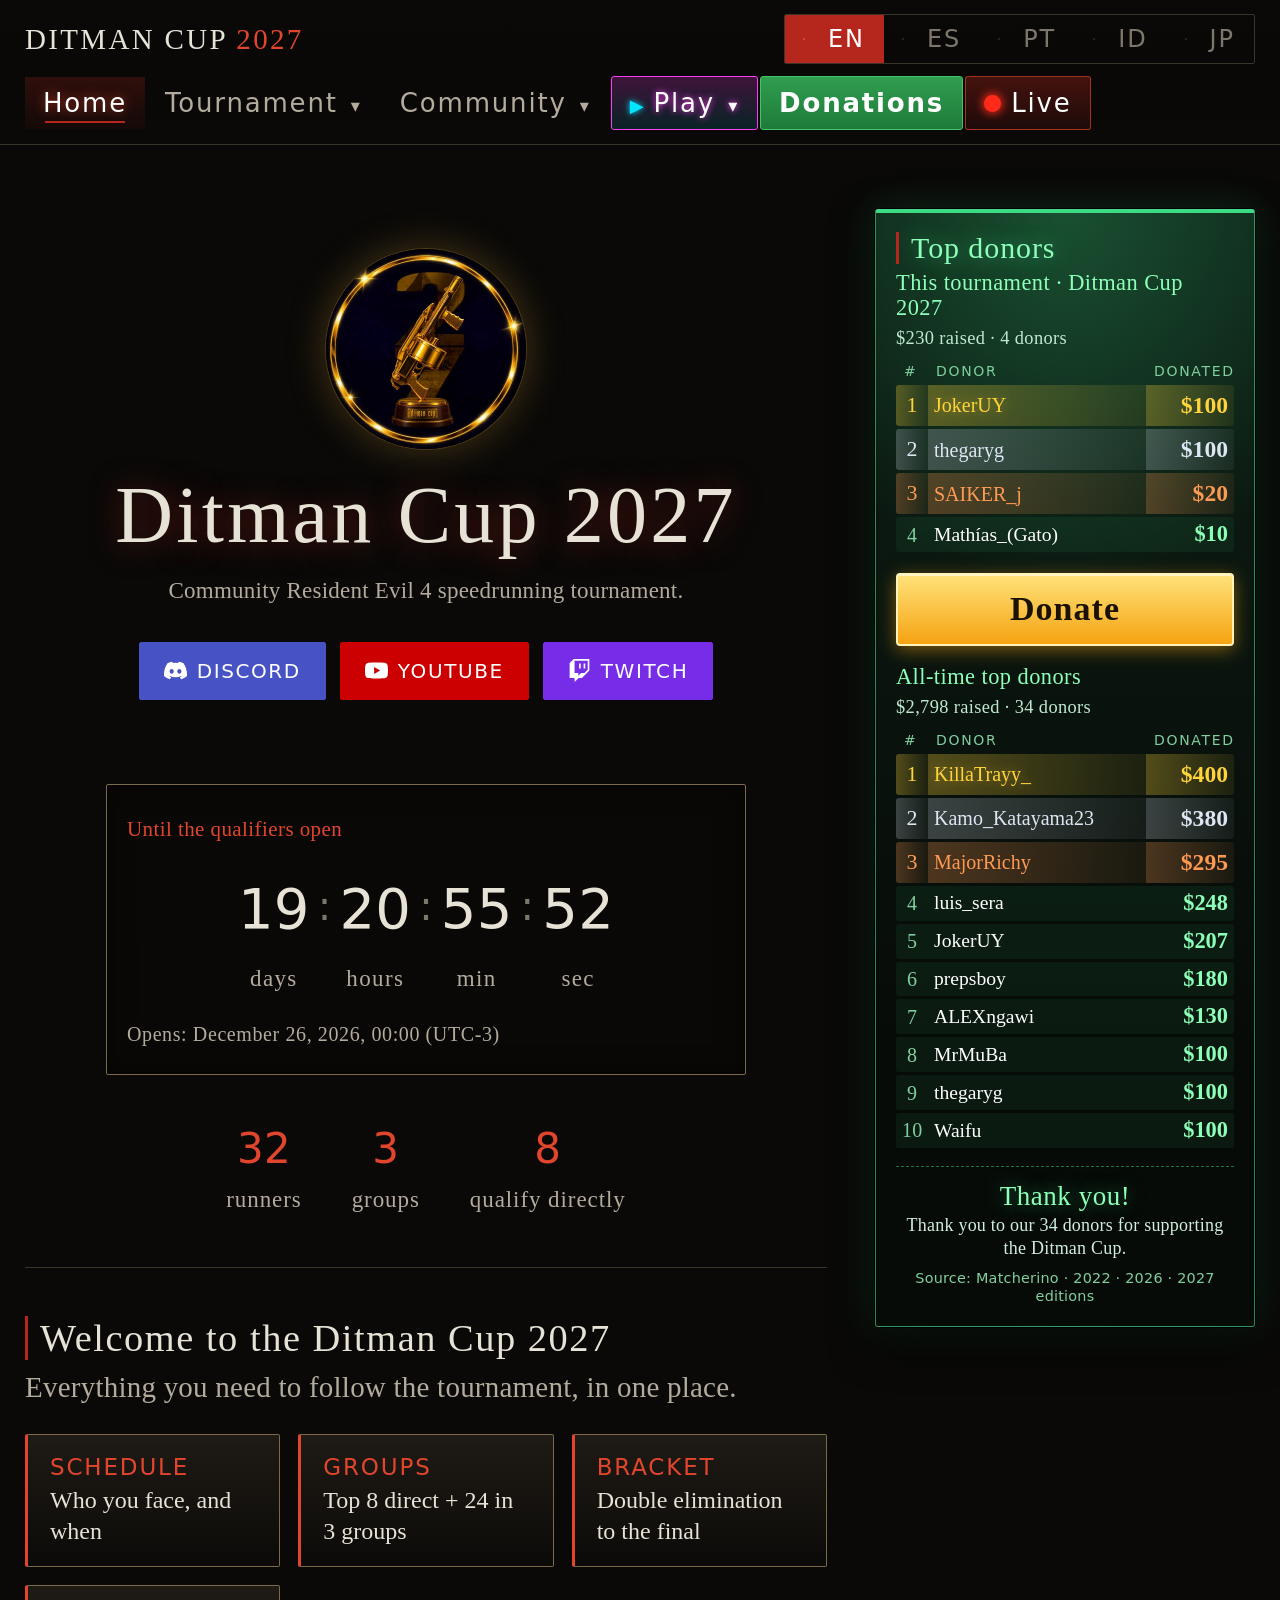
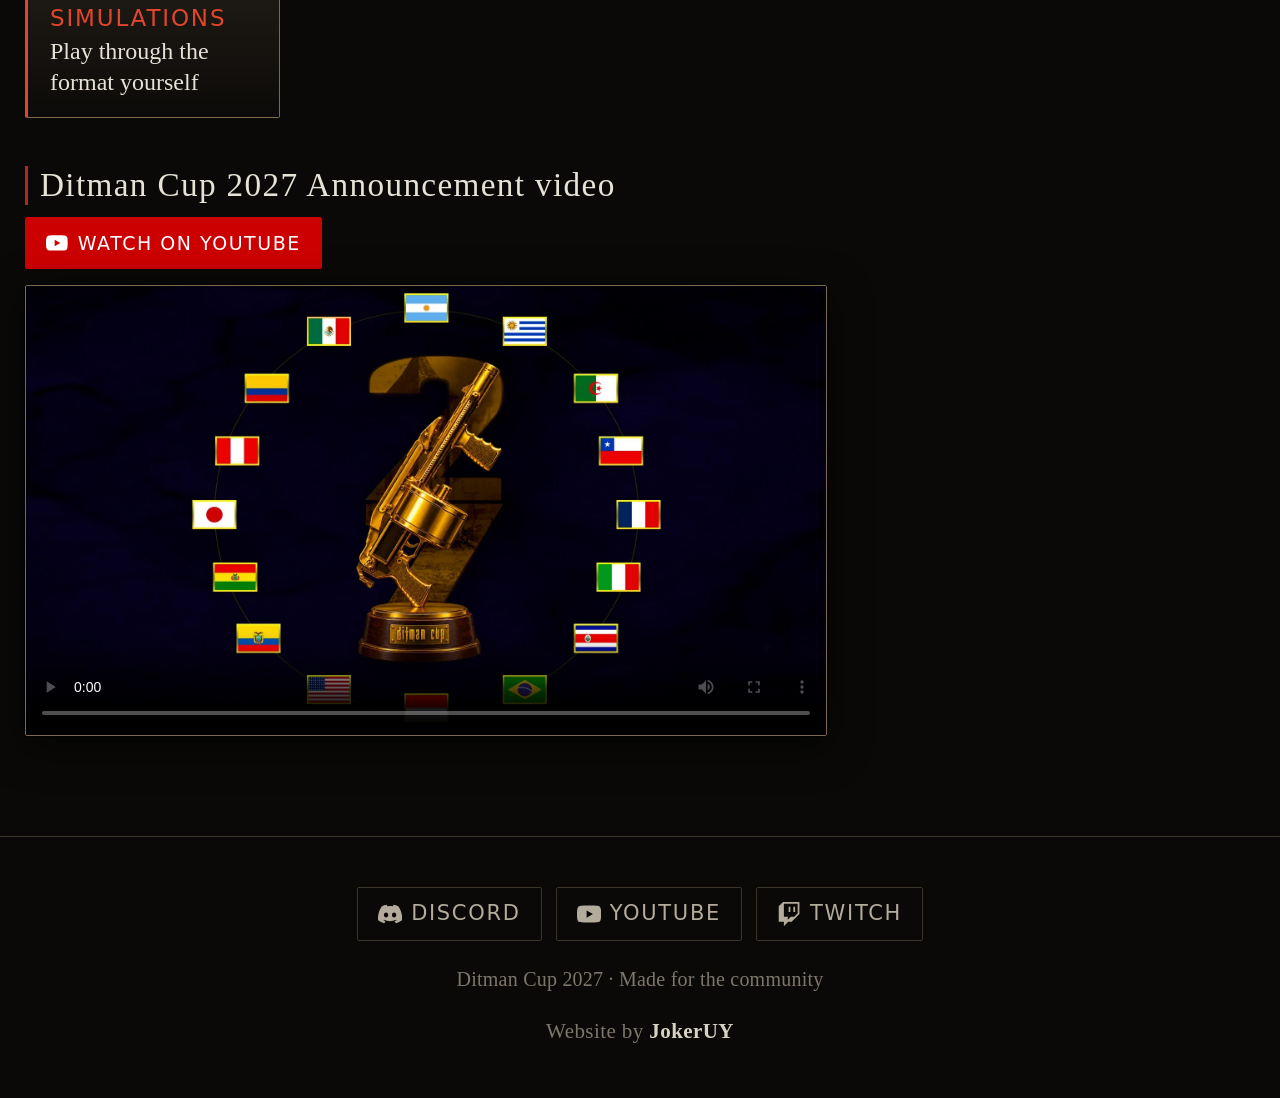
==== commit 22de22f9: "Simulador: Morse66 y orangekun no juegan (a reserva); entran los siguientes mejores PBs Co-Authored-" ====
--- a/index.html
+++ b/index.html
@@ -21,7 +21,7 @@
 <link rel="icon" type="image/png" sizes="192x192" href="assets/icons/icon-192.png?v=7">
 <link rel="apple-touch-icon" href="assets/icons/icon-192.png?v=7">
 <link rel="stylesheet" href="https://cdnjs.cloudflare.com/ajax/libs/flag-icons/7.2.3/css/flag-icons.min.css">
-<link rel="stylesheet" href="css/style.css?v=20261105j">
+<link rel="stylesheet" href="css/style.css?v=20261105k">
 </head>
 <body data-tab="inicio">
 <div class="wg-bg" aria-hidden="true">
@@ -479,6 +479,6 @@
   </div>
 </div>
 
-<script src="js/script.js?v=20261105j"></script>
+<script src="js/script.js?v=20261105k"></script>
 </body>
 </html>
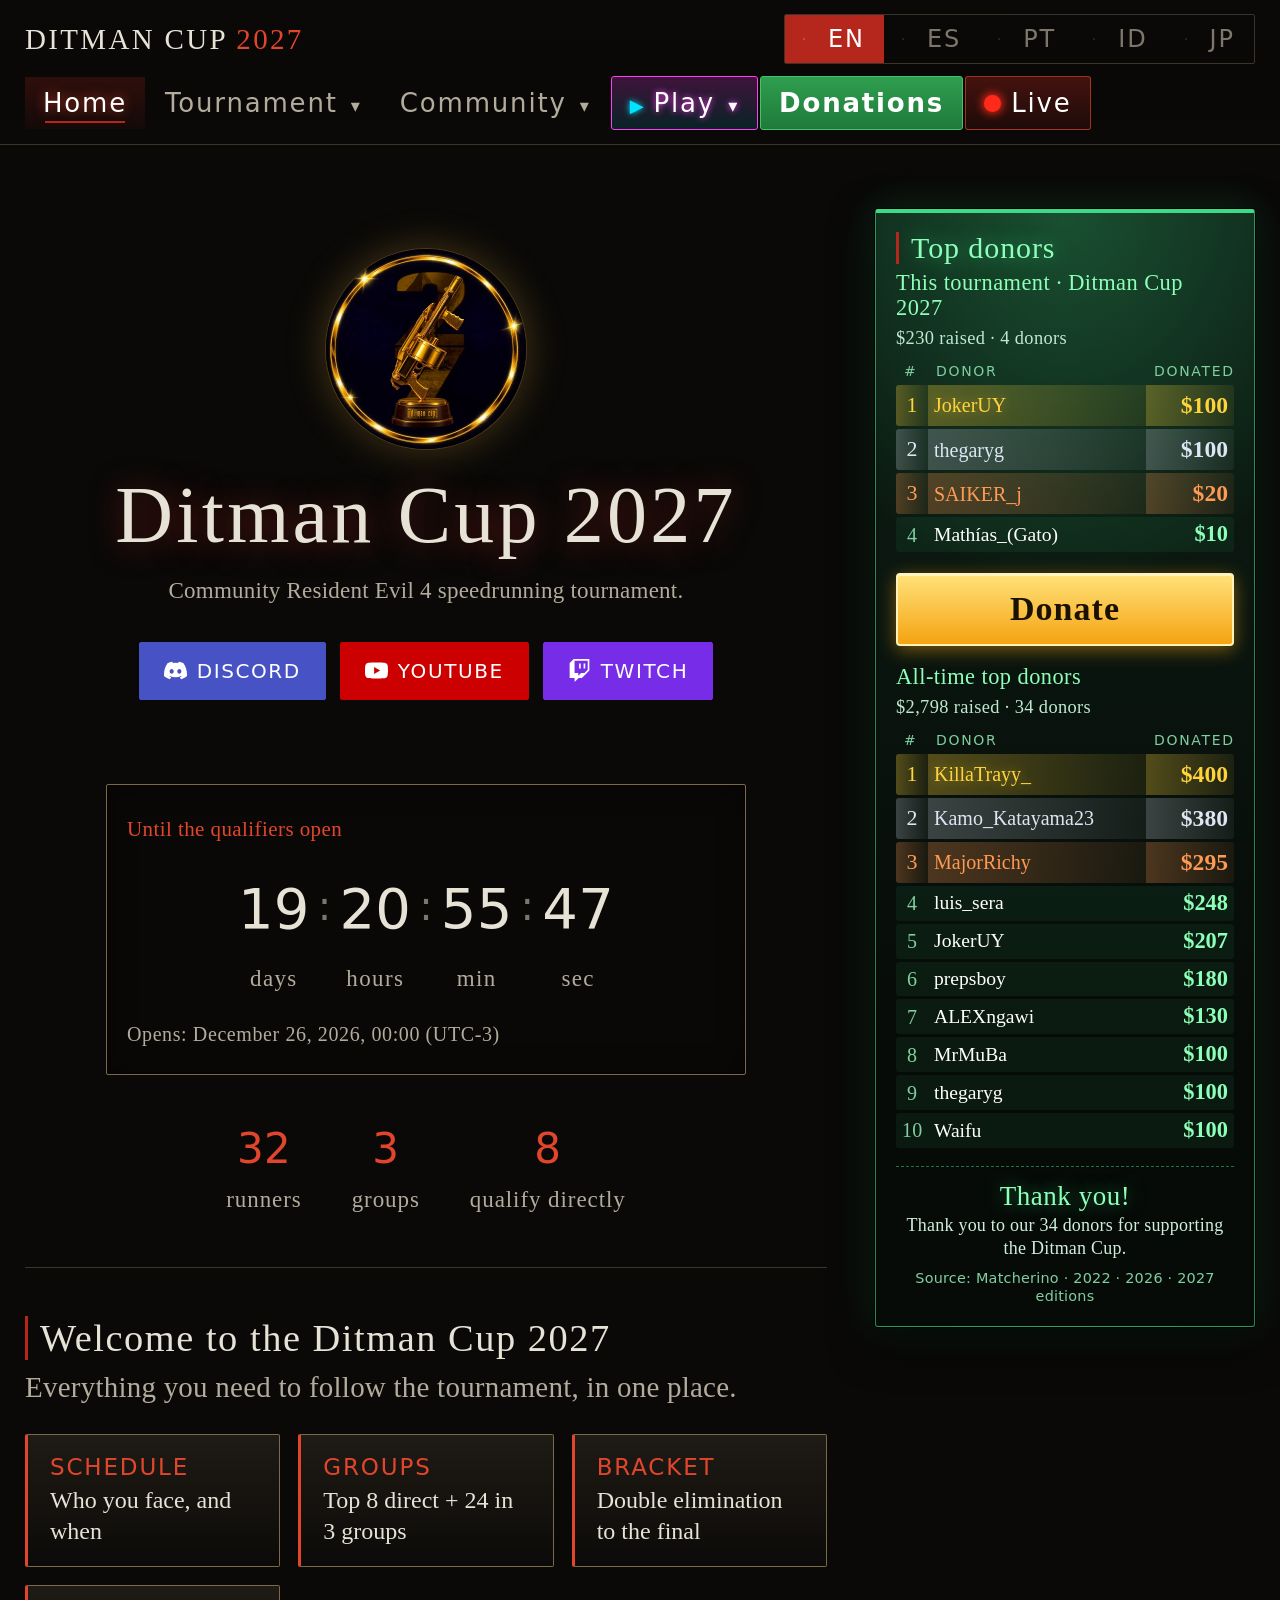
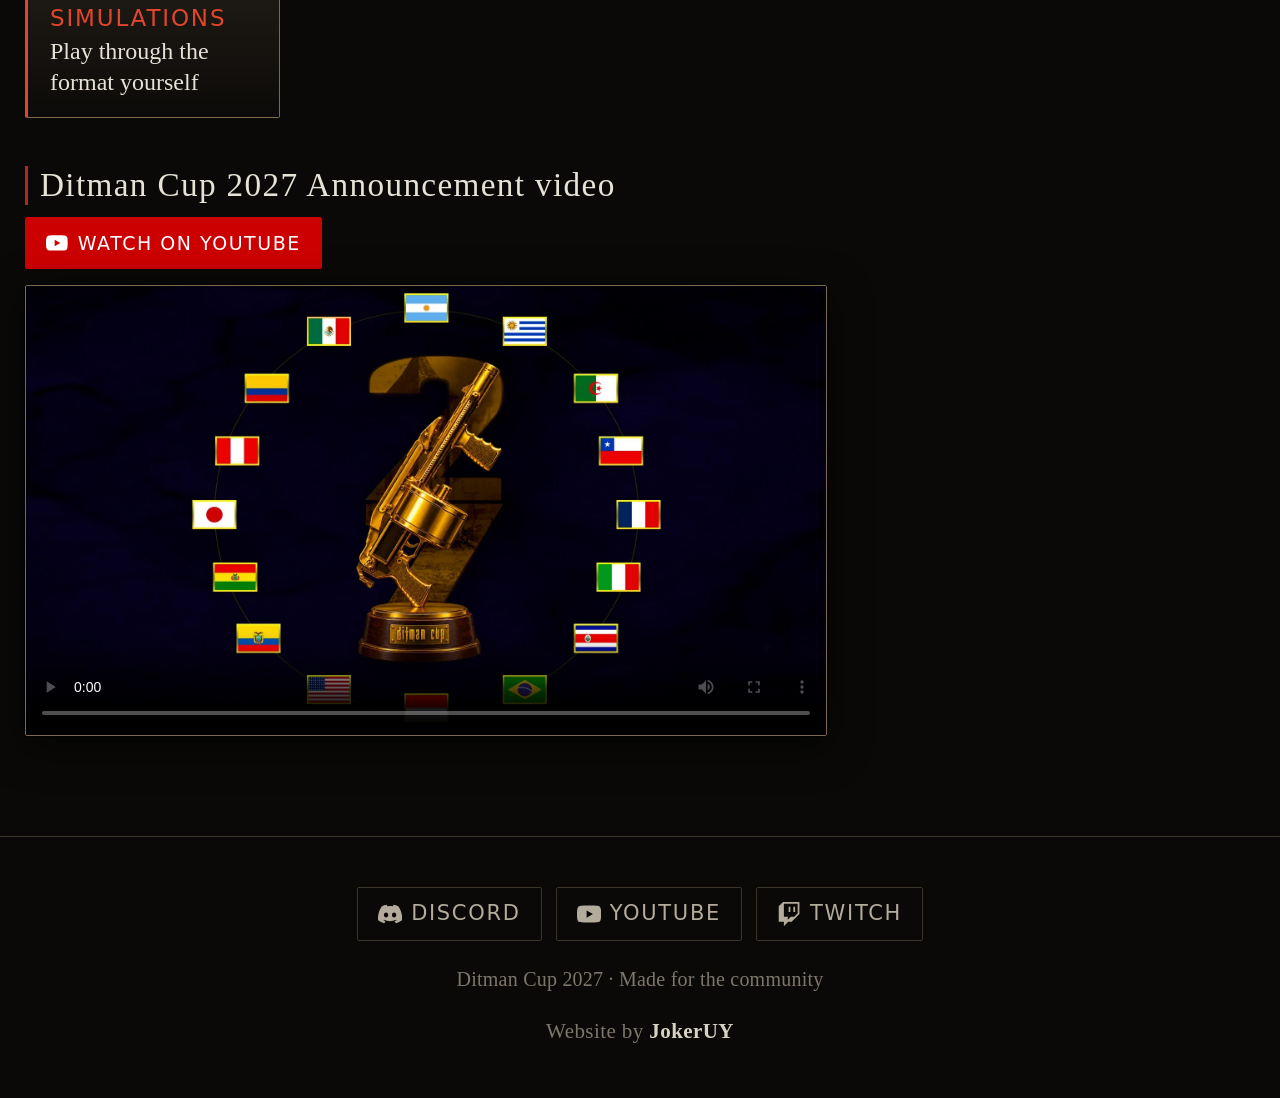
==== commit 2cd4fe57: "Banderas: JoydurnYup (Singapur), Ryllmen y Sachire (Indonesia) Co-Authored-By: Claude Sonnet 5.5 <no" ====
--- a/index.html
+++ b/index.html
@@ -21,7 +21,7 @@
 <link rel="icon" type="image/png" sizes="192x192" href="assets/icons/icon-192.png?v=7">
 <link rel="apple-touch-icon" href="assets/icons/icon-192.png?v=7">
 <link rel="stylesheet" href="https://cdnjs.cloudflare.com/ajax/libs/flag-icons/7.2.3/css/flag-icons.min.css">
-<link rel="stylesheet" href="css/style.css?v=20261105k">
+<link rel="stylesheet" href="css/style.css?v=20261105l">
 </head>
 <body data-tab="inicio">
 <div class="wg-bg" aria-hidden="true">
@@ -479,6 +479,6 @@
   </div>
 </div>
 
-<script src="js/script.js?v=20261105k"></script>
+<script src="js/script.js?v=20261105l"></script>
 </body>
 </html>
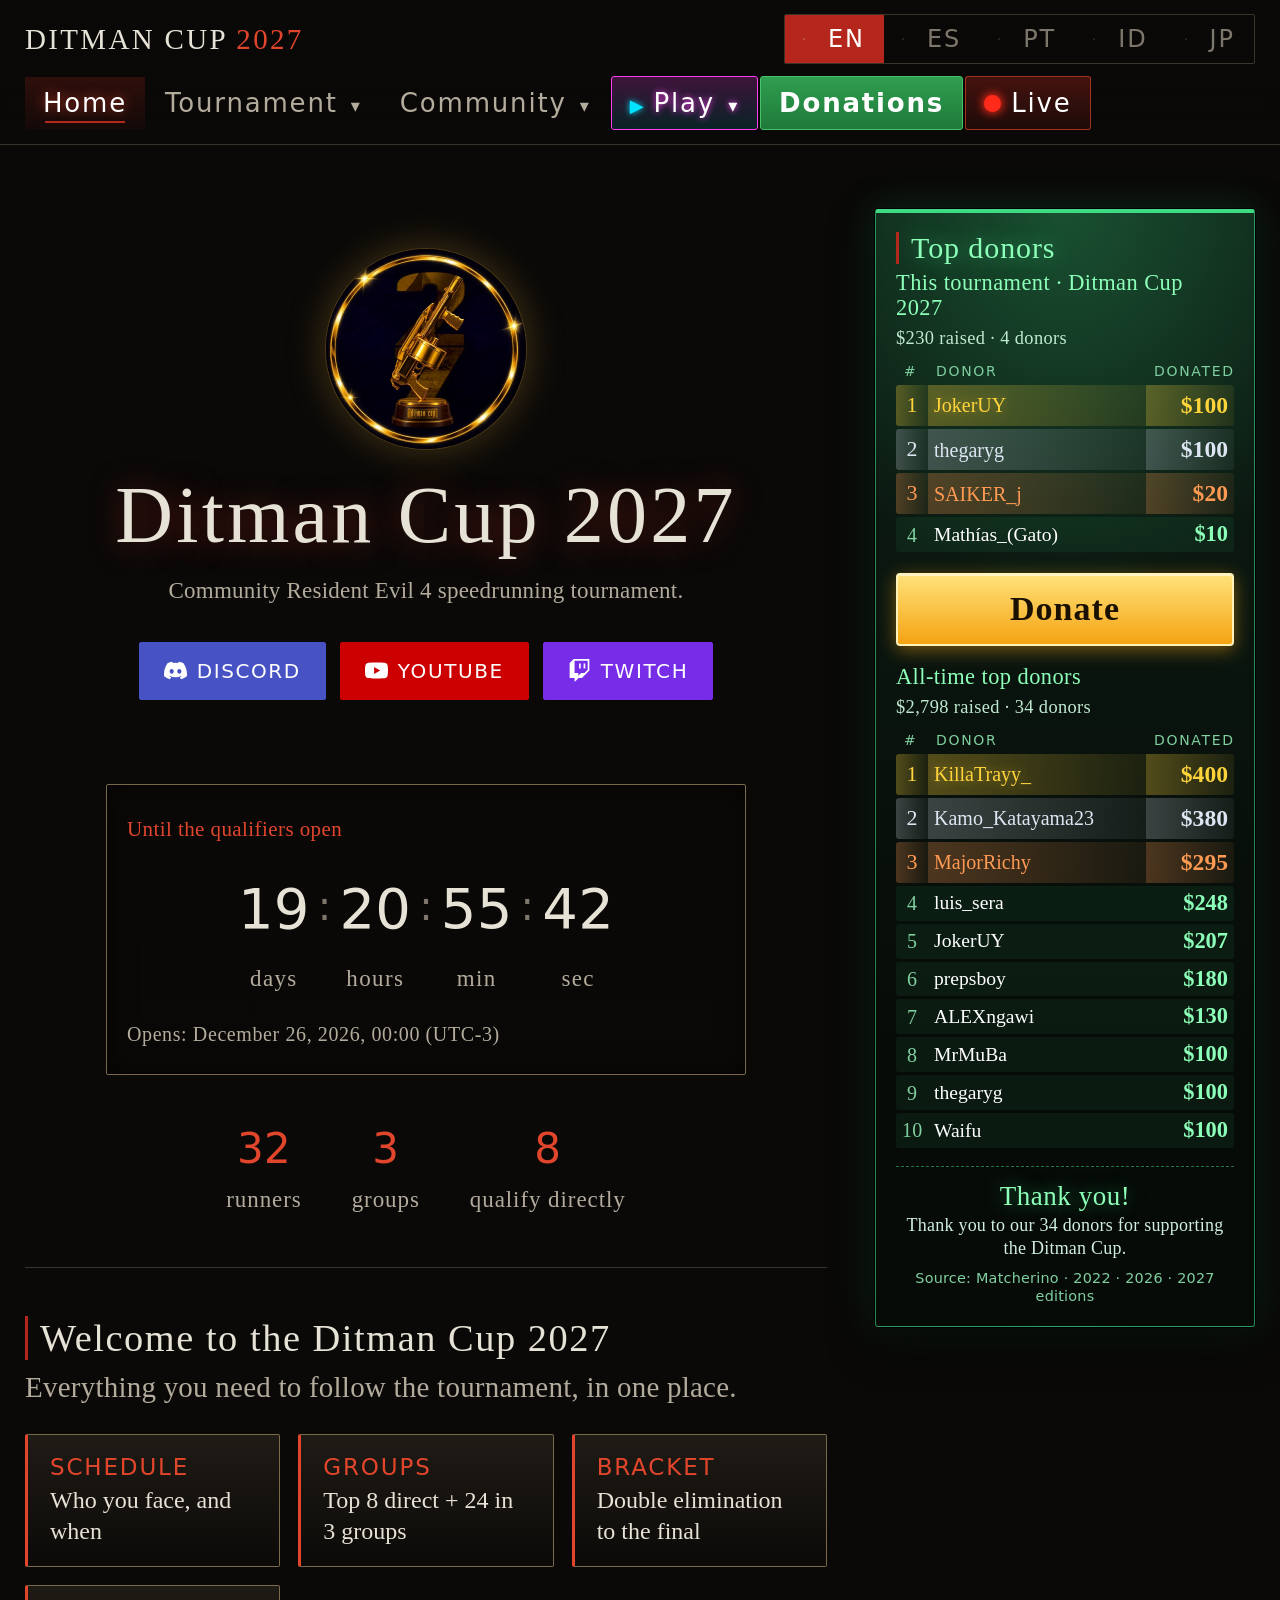
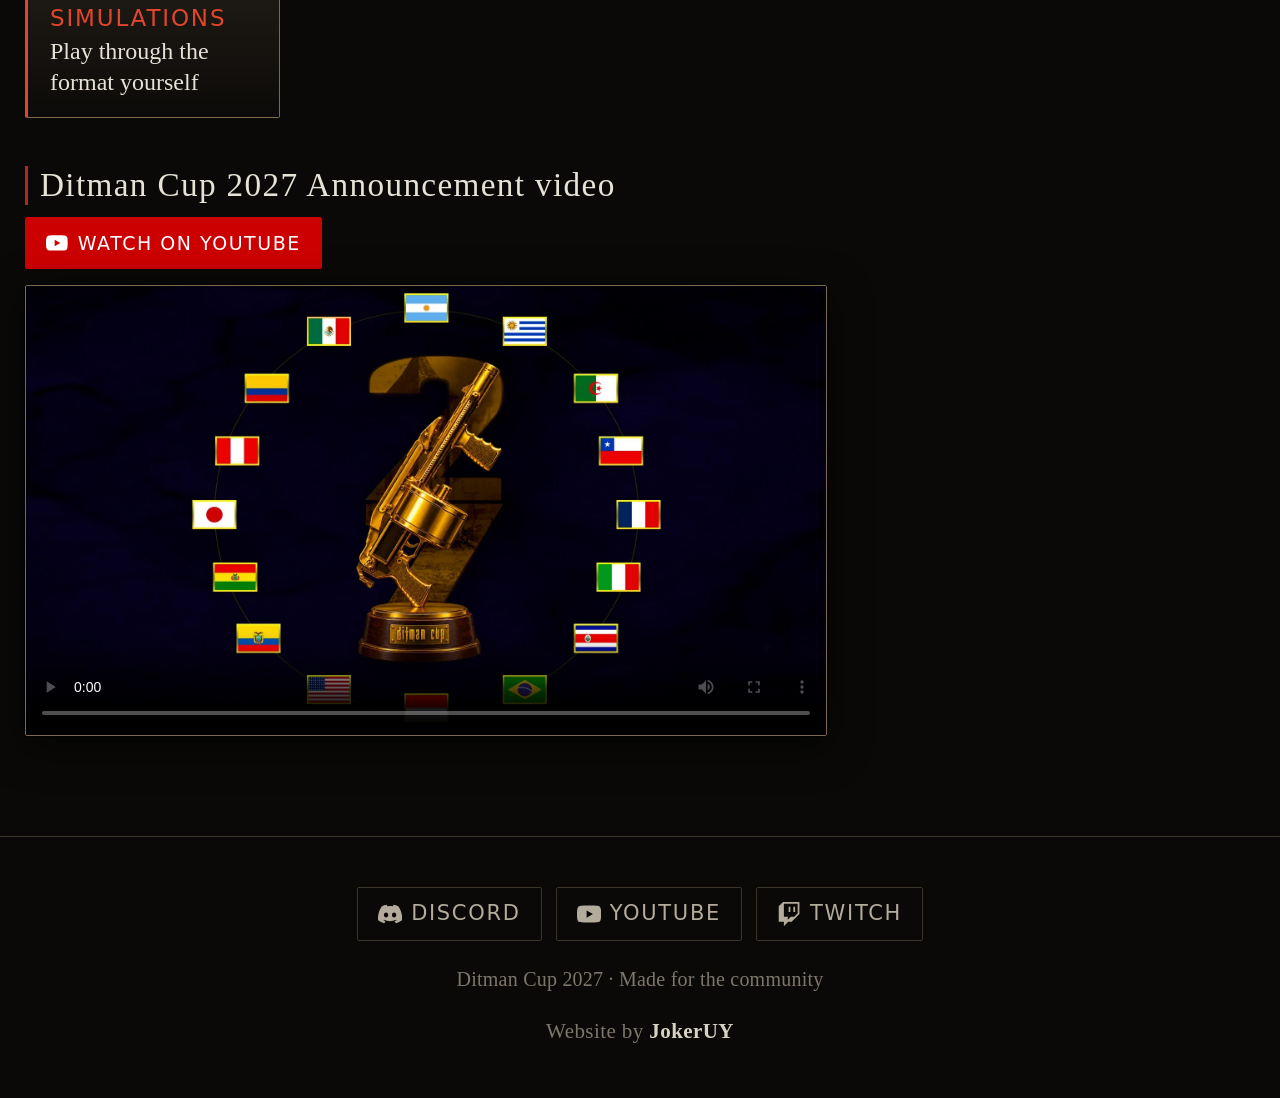
==== commit fdf7e6b5: "Japones: aplicadas las correcciones de un runner japones (terminologia, navegacion, textos naturales" ====
--- a/index.html
+++ b/index.html
@@ -21,7 +21,7 @@
 <link rel="icon" type="image/png" sizes="192x192" href="assets/icons/icon-192.png?v=7">
 <link rel="apple-touch-icon" href="assets/icons/icon-192.png?v=7">
 <link rel="stylesheet" href="https://cdnjs.cloudflare.com/ajax/libs/flag-icons/7.2.3/css/flag-icons.min.css">
-<link rel="stylesheet" href="css/style.css?v=20261105l">
+<link rel="stylesheet" href="css/style.css?v=20261107a">
 </head>
 <body data-tab="inicio">
 <div class="wg-bg" aria-hidden="true">
@@ -265,6 +265,7 @@
     <div class="sim-legend" id="sim-legend" hidden>
       <span><span class="sim-dot sim-dot-q"></span> <span data-i18n="sim.legendQualified">Qualified (Group 1 + Group 2)</span></span>
       <span><span class="sim-dot sim-dot-e"></span> <span data-i18n="sim.legendEliminated">Eliminated (Group 3 + Group 4)</span></span>
+      <span class="sim-legend-wl" data-i18n="sim.legendWL">W = win, L = loss</span>
     </div>
 
     <div class="sim-bracket-panel sim-ranking-panel" id="sim-ranking-panel">
@@ -470,7 +471,7 @@
   <div class="sheet-modal-box">
     <div class="sheet-modal-head">
       <h3 id="sheet-modal-title">Sheet</h3>
-      <button type="button" class="sheet-modal-close" aria-label="Close">&times;</button>
+      <button type="button" class="sheet-modal-close" aria-label="Close" data-i18n-attr="aria-label:modal.close">&times;</button>
     </div>
     <p class="sheet-modal-hint" data-i18n="champions.modalHint">Original data from the tournament spreadsheet.</p>
     <div class="sheet-modal-frame-wrap">
@@ -479,6 +480,6 @@
   </div>
 </div>
 
-<script src="js/script.js?v=20261105l"></script>
+<script src="js/script.js?v=20261107a"></script>
 </body>
 </html>
--- a/css/style.css
+++ b/css/style.css
@@ -2151,3 +2151,10 @@
 .dd-list li { padding: .35rem .8rem; white-space: nowrap; color: var(--text); font-family: var(--font-grunge); font-size: 1.05rem; cursor: pointer; }
 .dd-list li.is-active { background: rgba(181, 39, 28, .35); color: #fff; }
 .dd-list li[aria-selected="true"] { color: var(--gold); }
+
+/* Japones: ajustes de presentacion pedidos por un runner japones */
+.sim-legend-wl { display: none !important; }
+html[lang="ja"] .sim-legend-wl { display: inline-flex !important; }
+/* "出場者 32人": la etiqueta antes del numero y "人" despues */
+html[lang="ja"] .hero-facts .fact:first-child { flex-direction: column-reverse; }
+html[lang="ja"] #fact-runners::after { content: '人'; font-size: .5em; margin-left: .15em; }
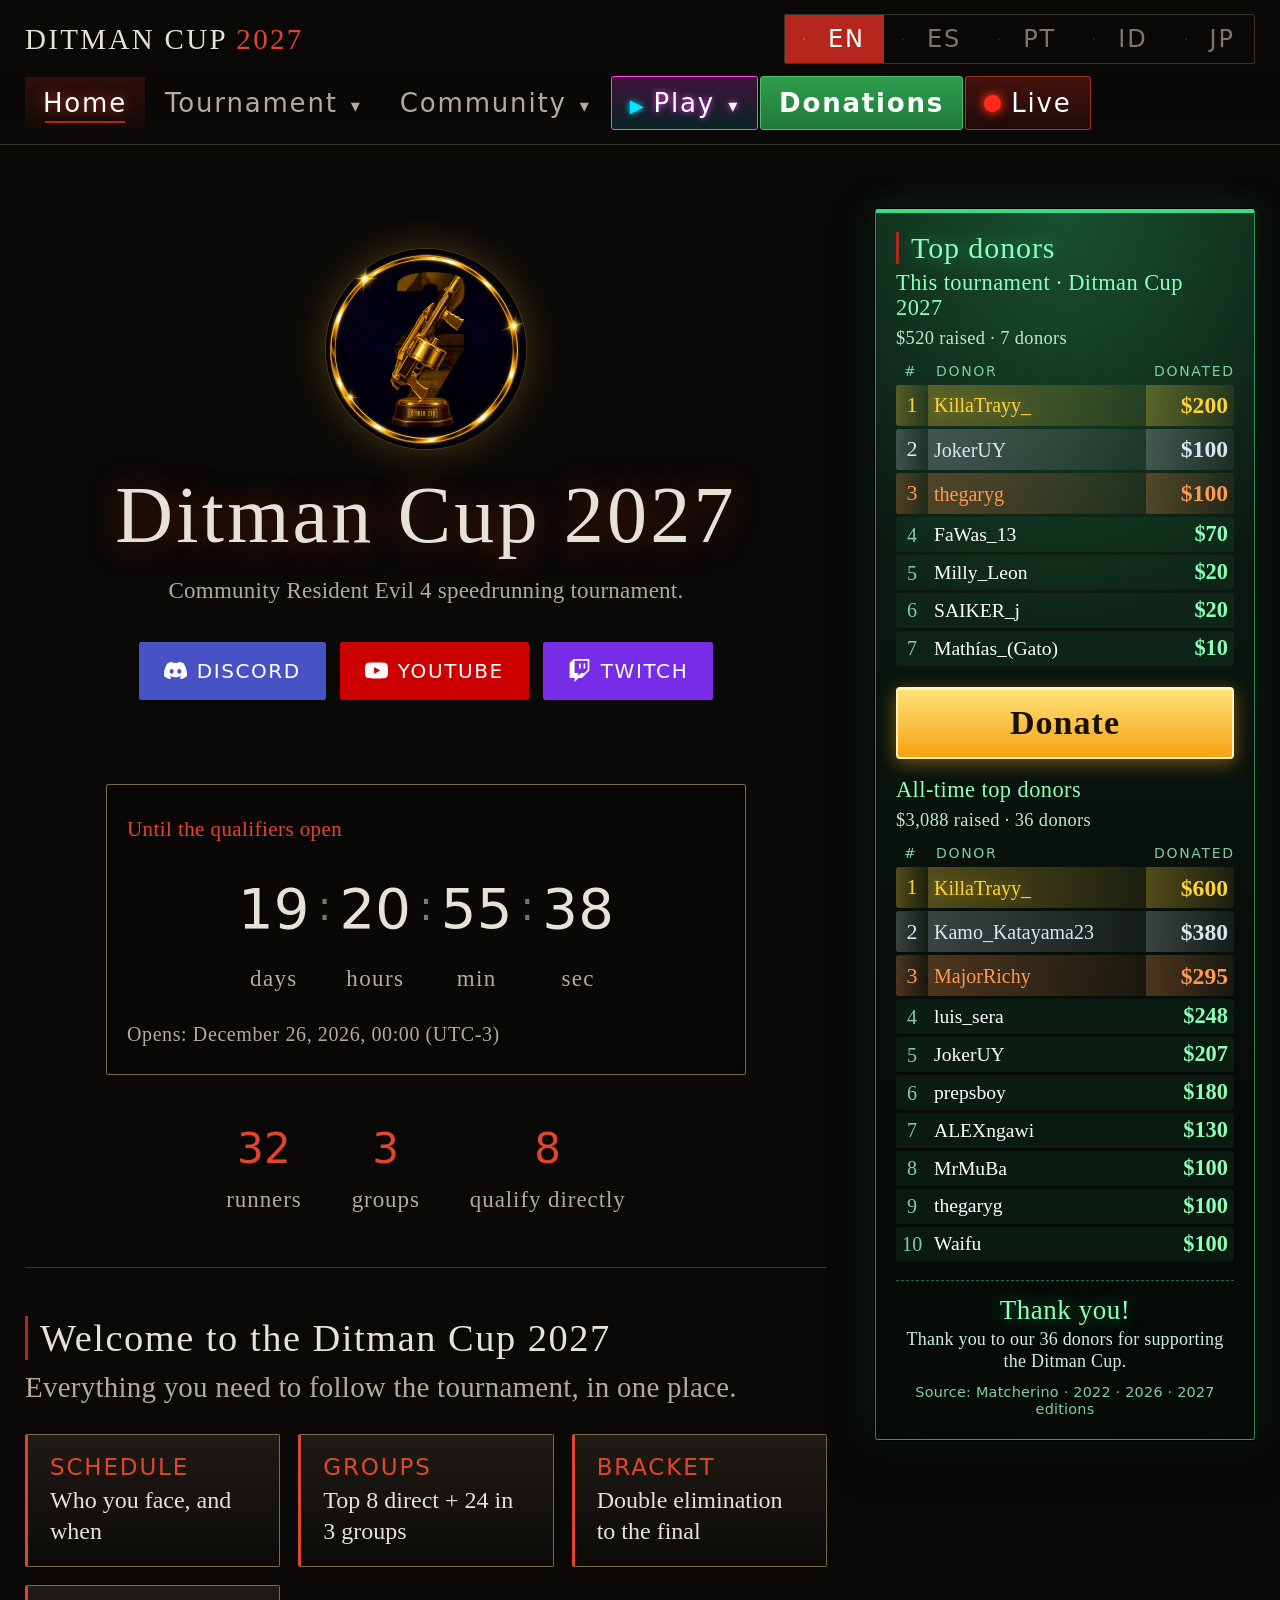
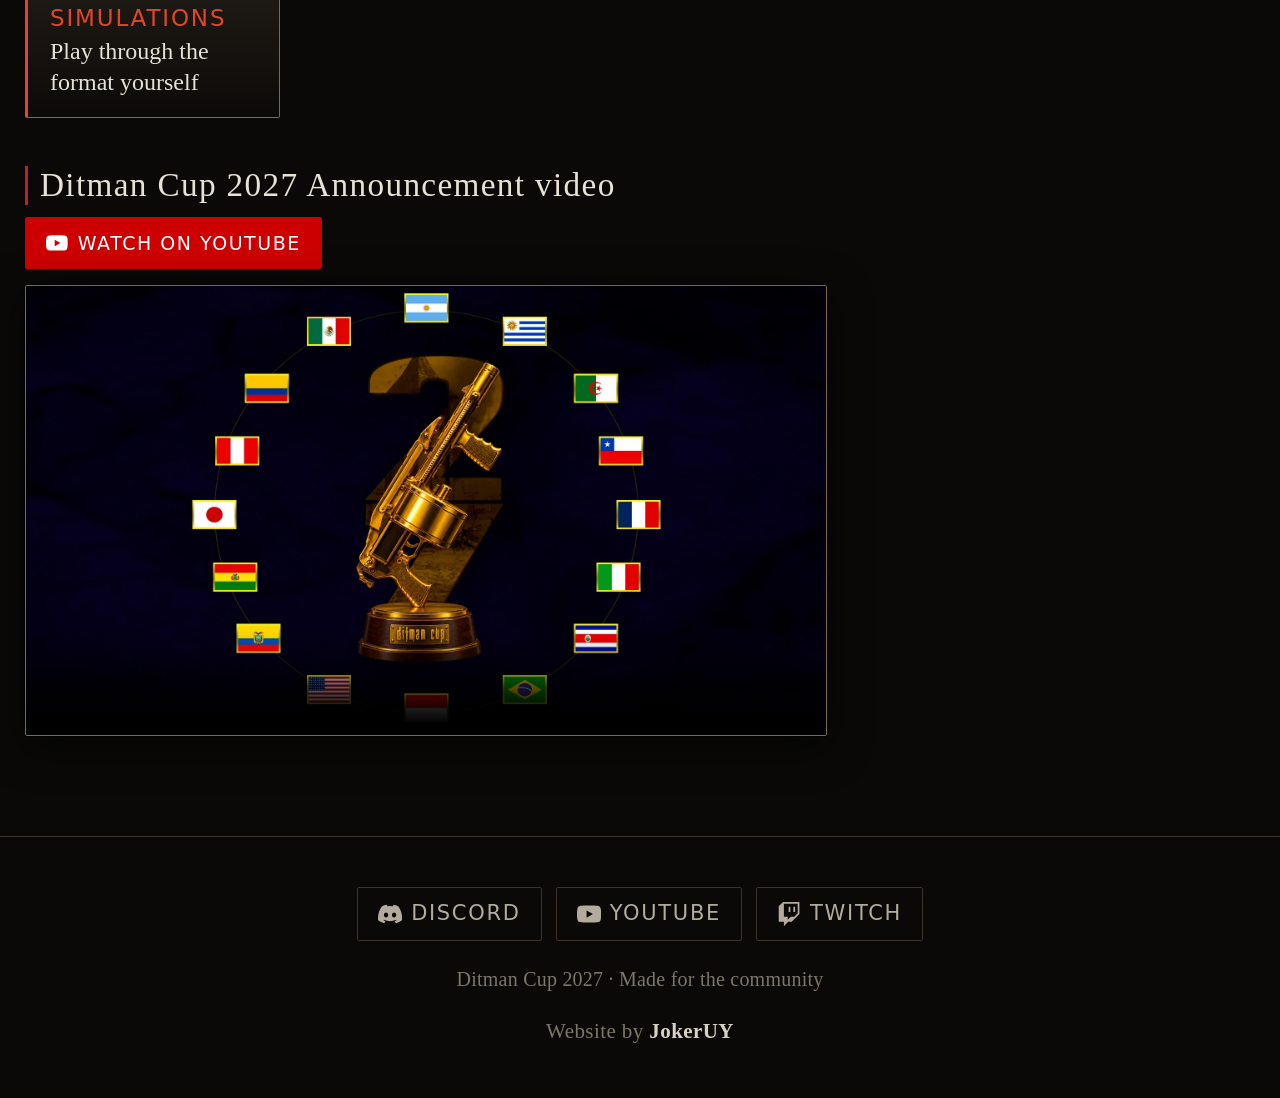
==== commit 543e30b7: "Actualizar PBs del simulador: plantel, reservas y 17 runners nuevos con centesimas de speedrun.com C" ====
--- a/index.html
+++ b/index.html
@@ -480,6 +480,6 @@
   </div>
 </div>
 
-<script src="js/script.js?v=20261107a"></script>
+<script src="js/script.js?v=20261121a"></script>
 </body>
 </html>
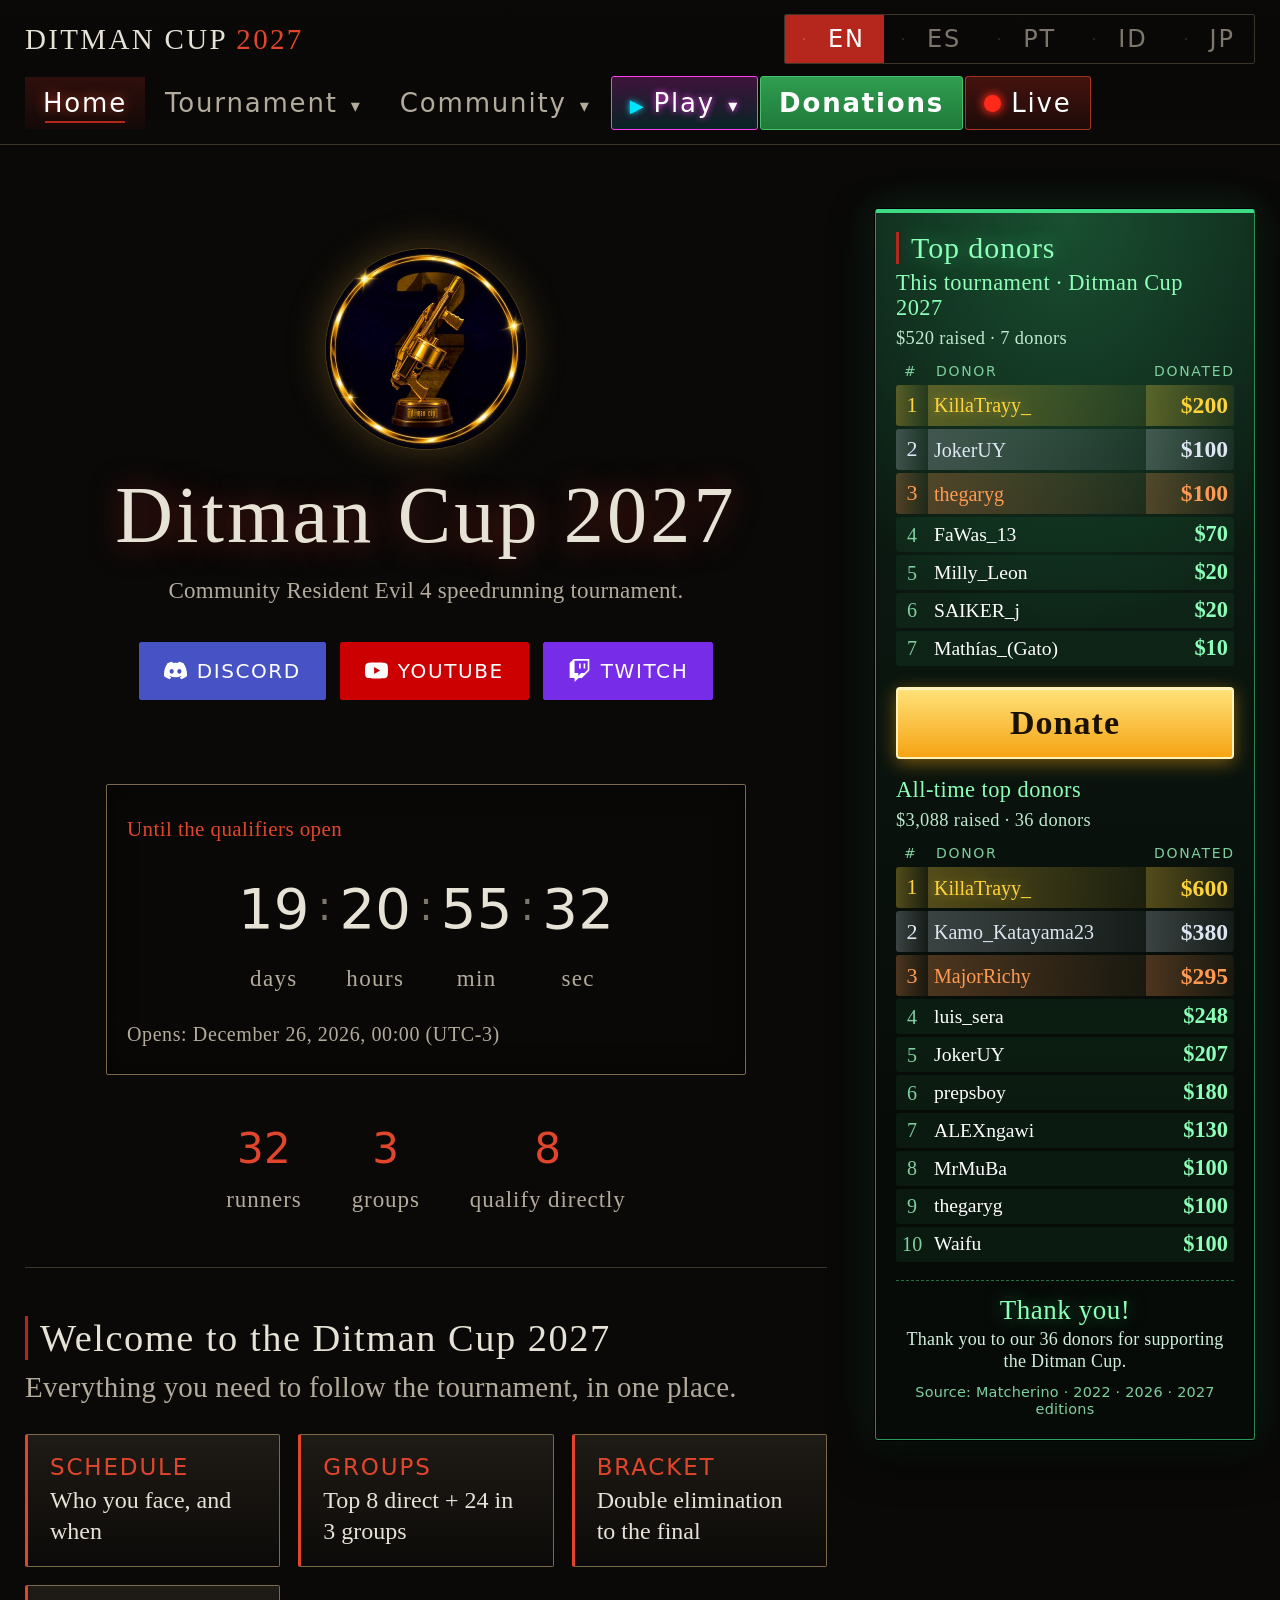
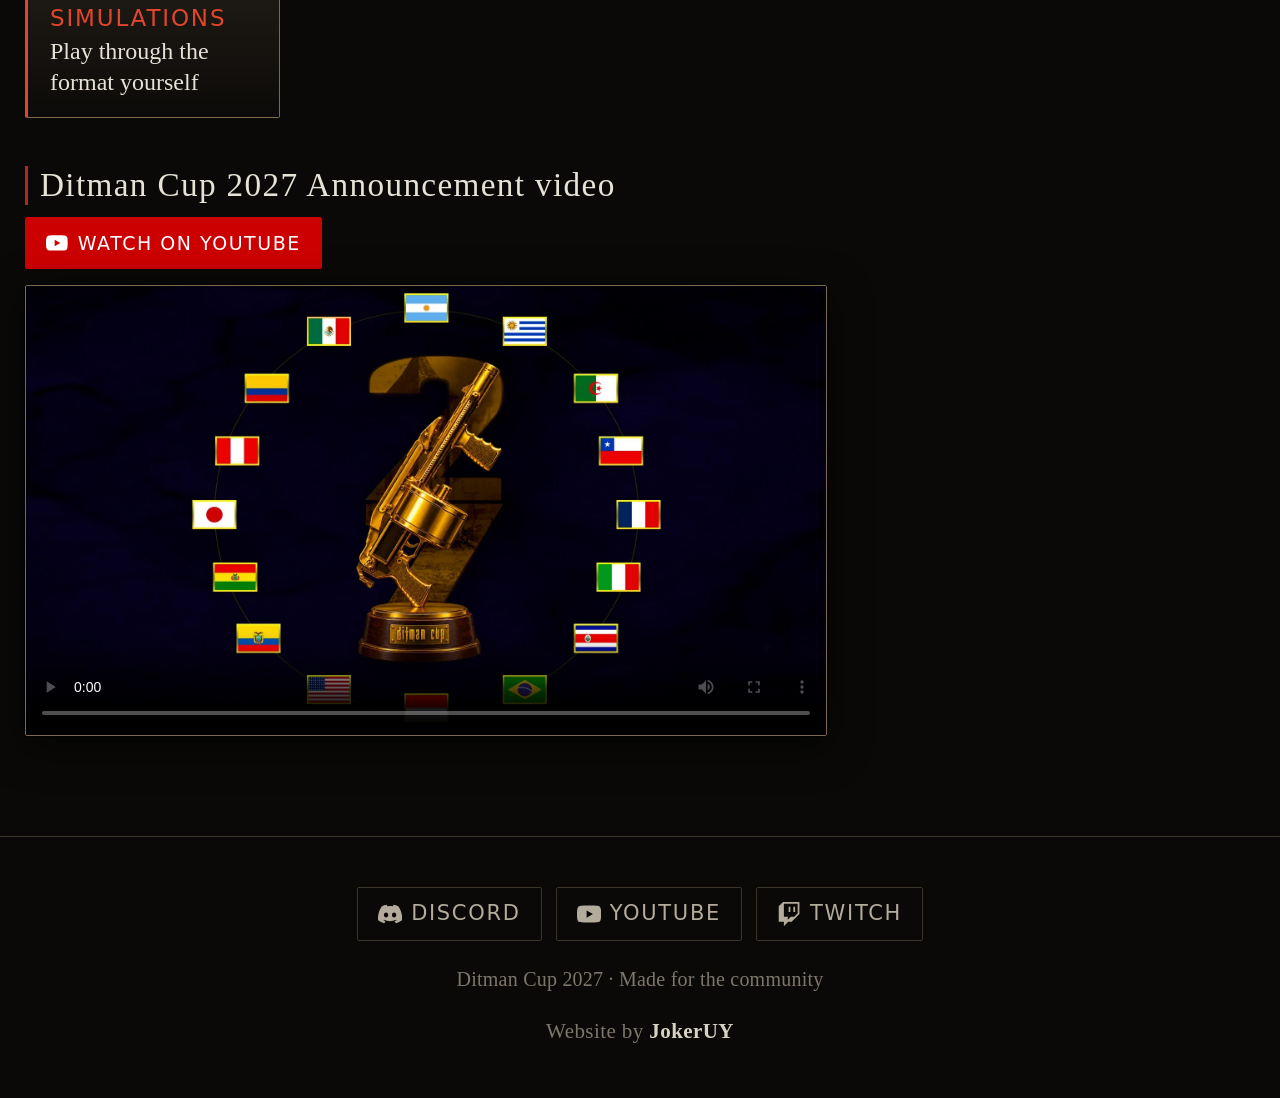
==== commit 8db20e64: "Simulador: Pochoide al plantel (PB 1:22:02.78 con el glitch), FedoRas pasa a reservas Co-Authored-By" ====
--- a/index.html
+++ b/index.html
@@ -480,6 +480,6 @@
   </div>
 </div>
 
-<script src="js/script.js?v=20261121a"></script>
+<script src="js/script.js?v=20261122a"></script>
 </body>
 </html>
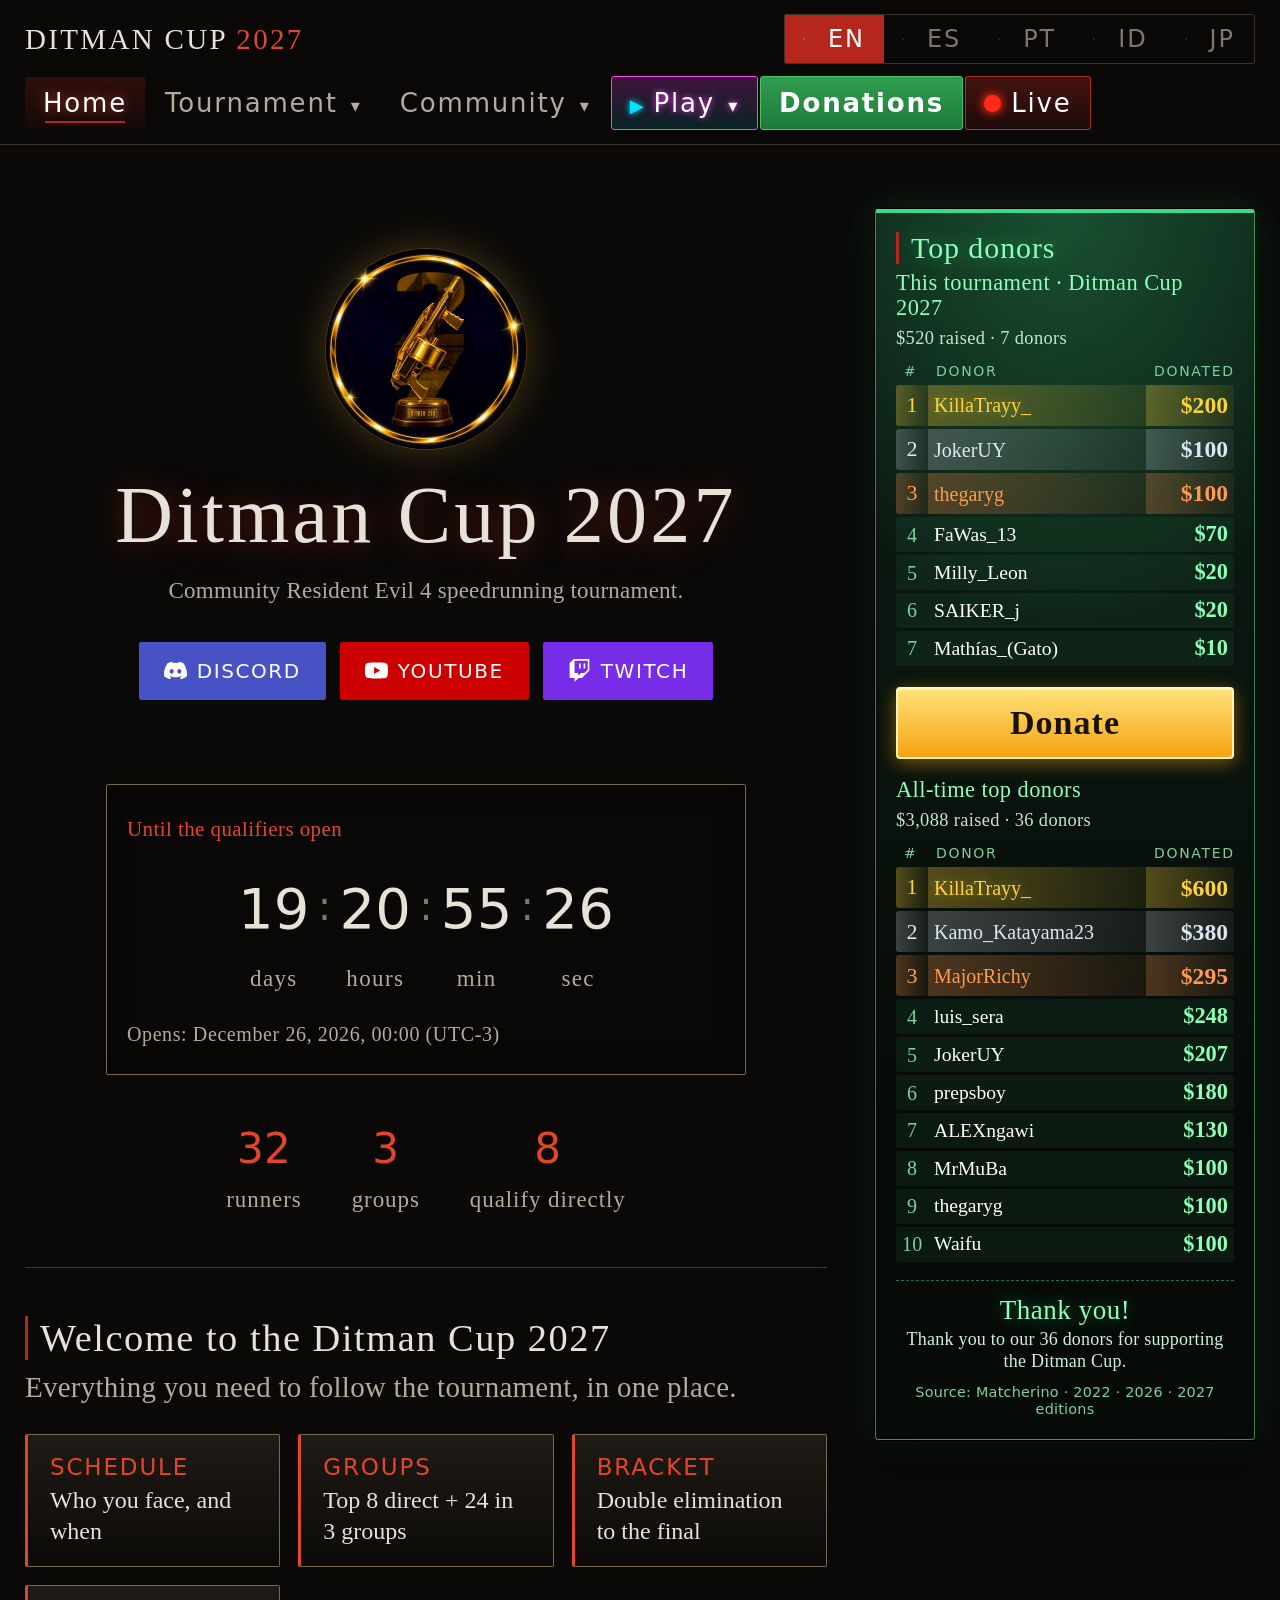
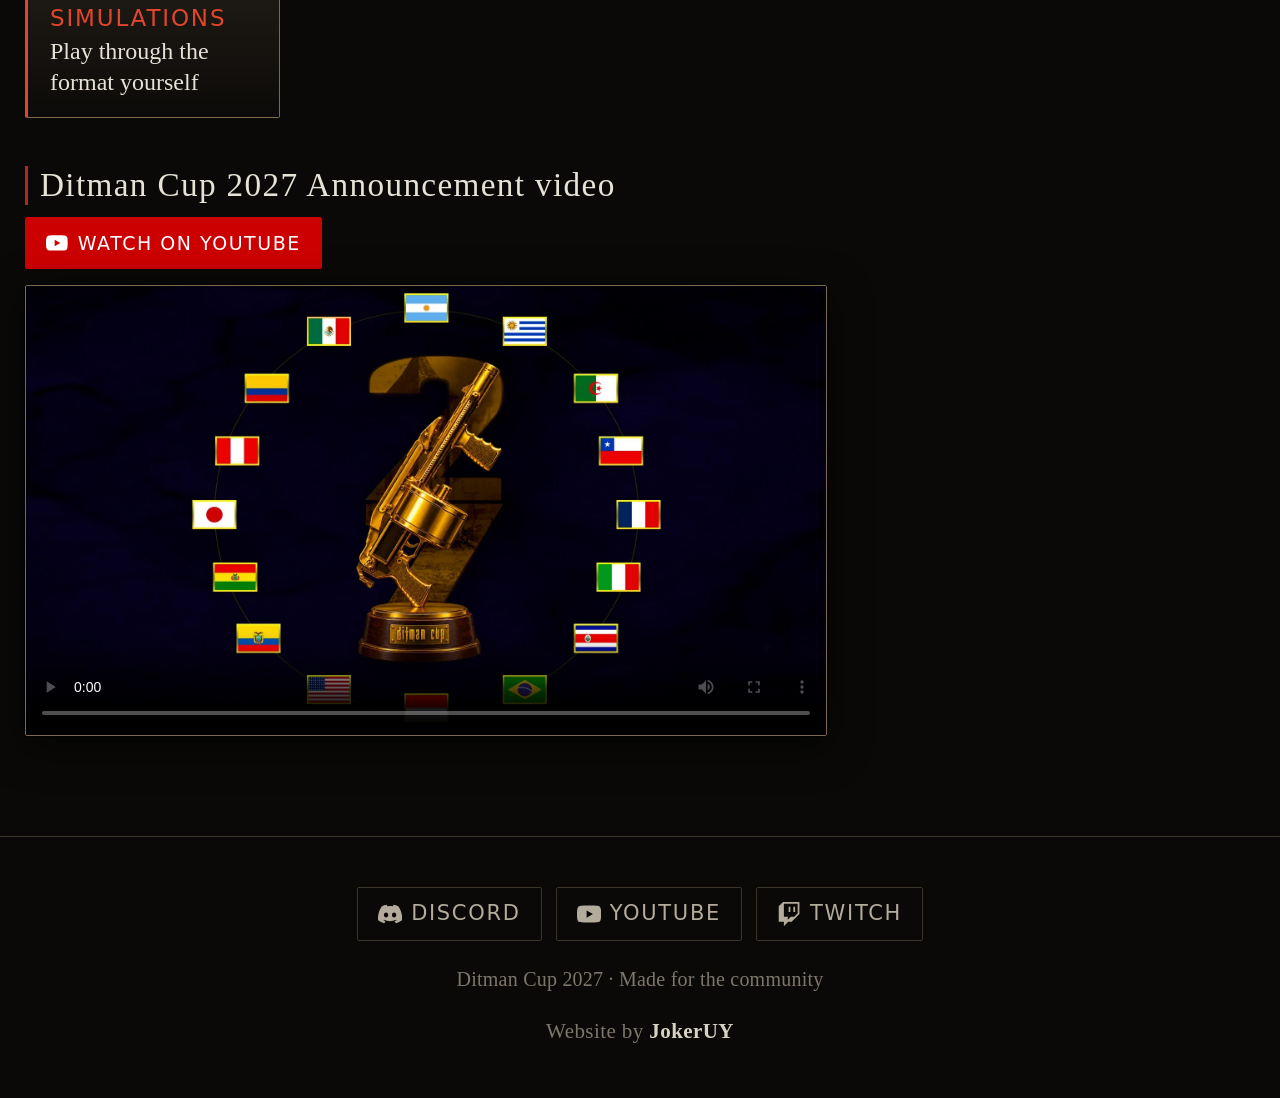
==== commit 84982b19: "Simulador: Frit al plantel, NETJU pasa a reservas Co-Authored-By: Claude Sonnet 5.5 <noreply@anthrop" ====
--- a/index.html
+++ b/index.html
@@ -480,6 +480,6 @@
   </div>
 </div>
 
-<script src="js/script.js?v=20261122a"></script>
+<script src="js/script.js?v=20261122b"></script>
 </body>
 </html>
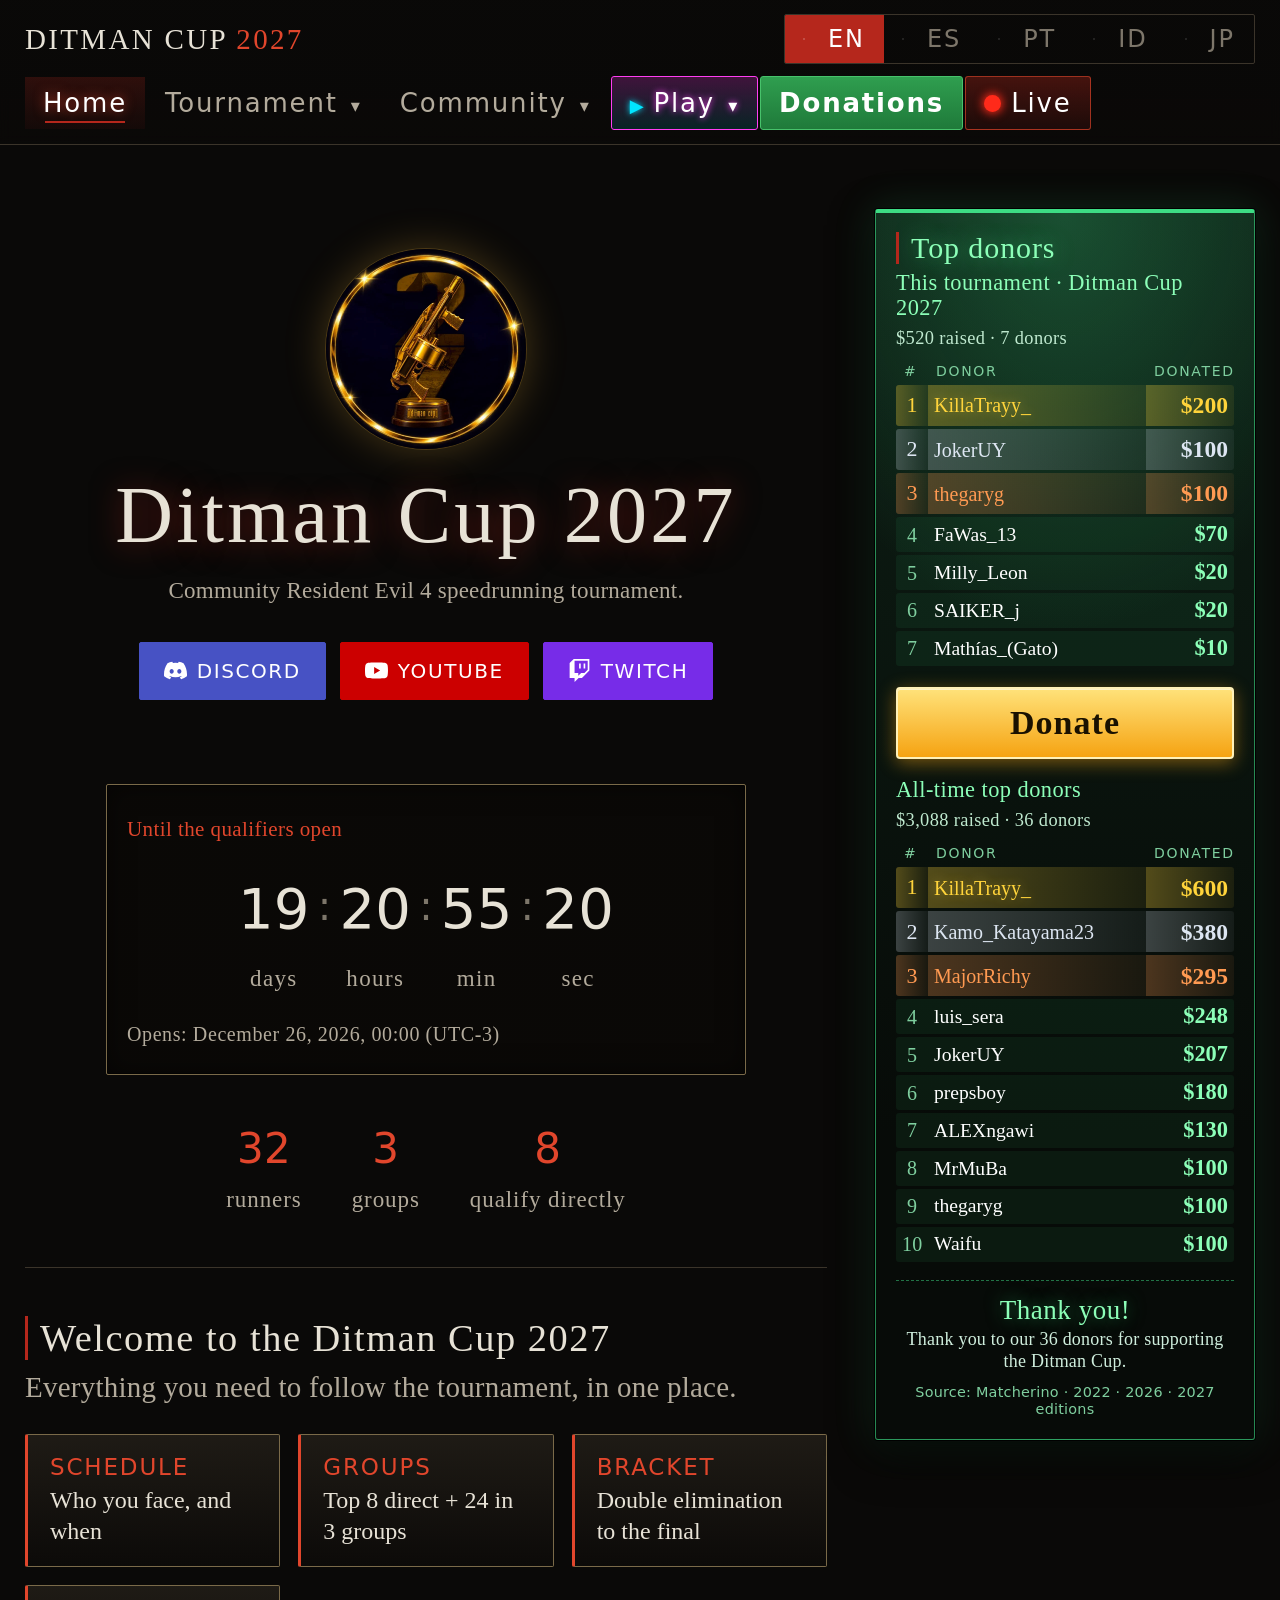
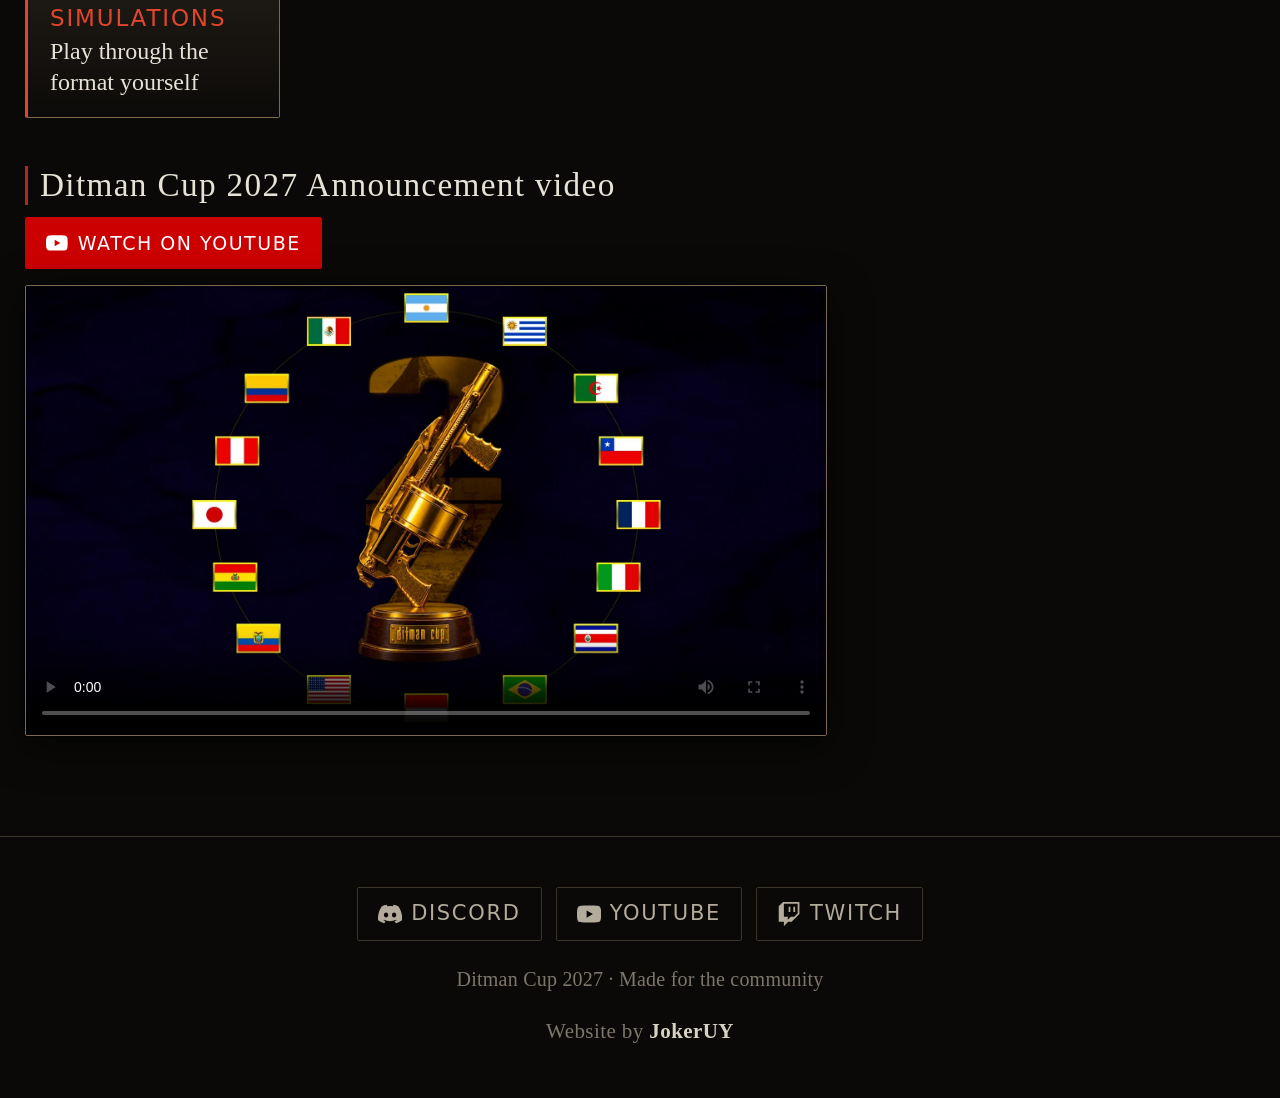
==== commit a56327f6: "Agregar bazooka_ttv a los runners en vivo (Twitch) Co-Authored-By: Claude Sonnet 5.5 <noreply@anthro" ====
--- a/index.html
+++ b/index.html
@@ -480,6 +480,6 @@
   </div>
 </div>
 
-<script src="js/script.js?v=20261122b"></script>
+<script src="js/script.js?v=20261126a"></script>
 </body>
 </html>
